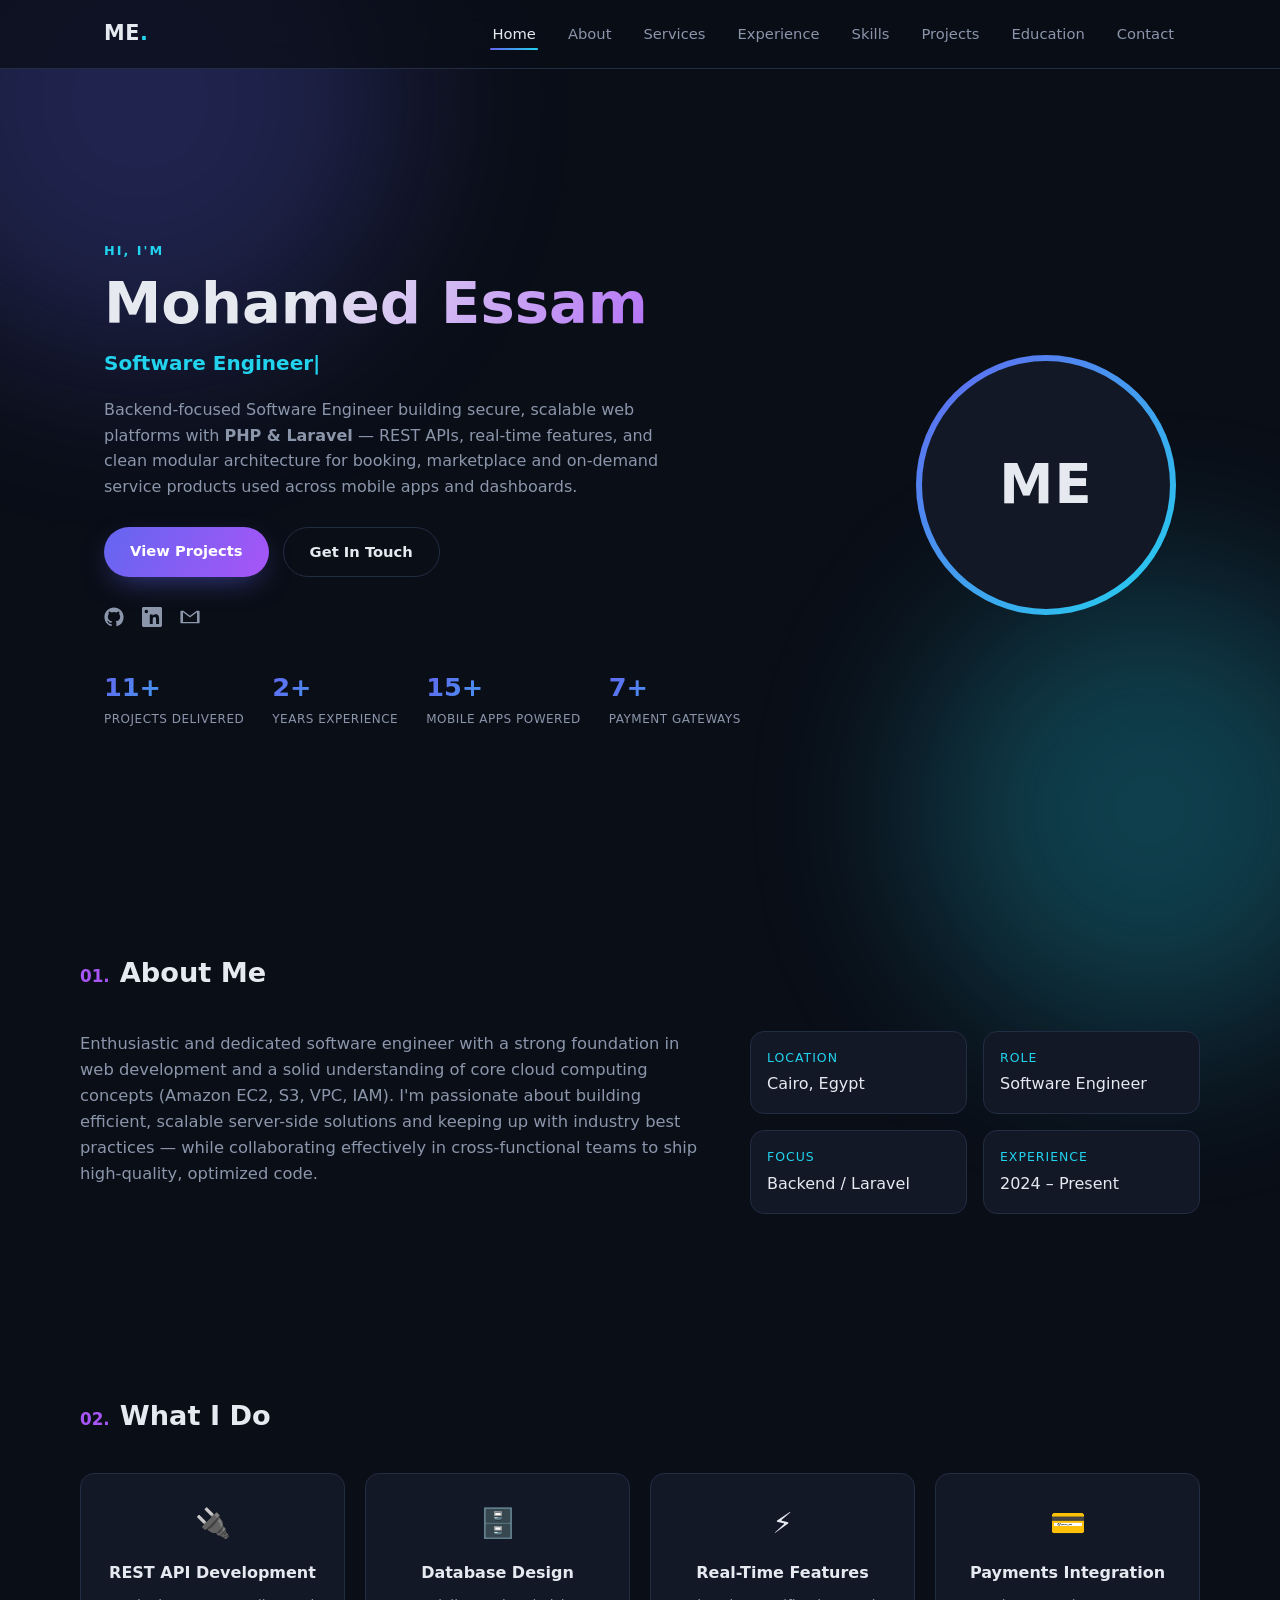
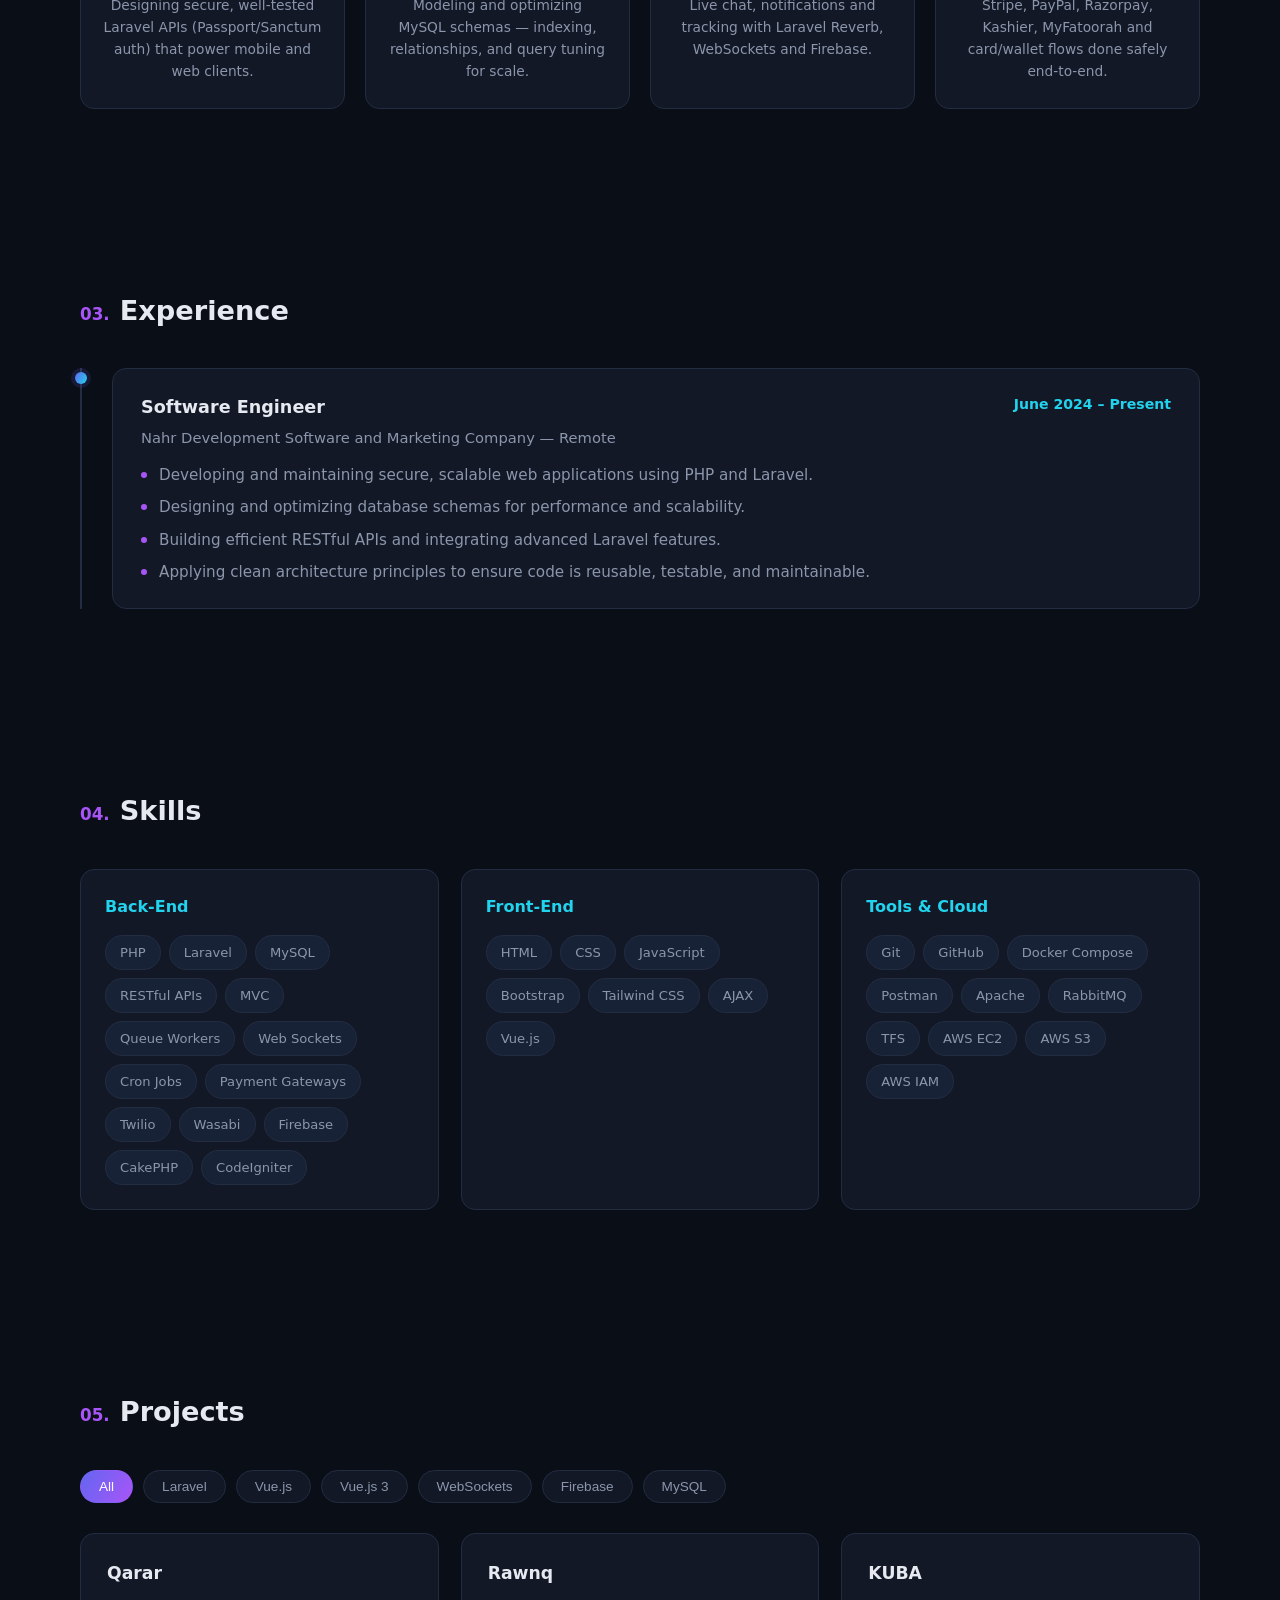
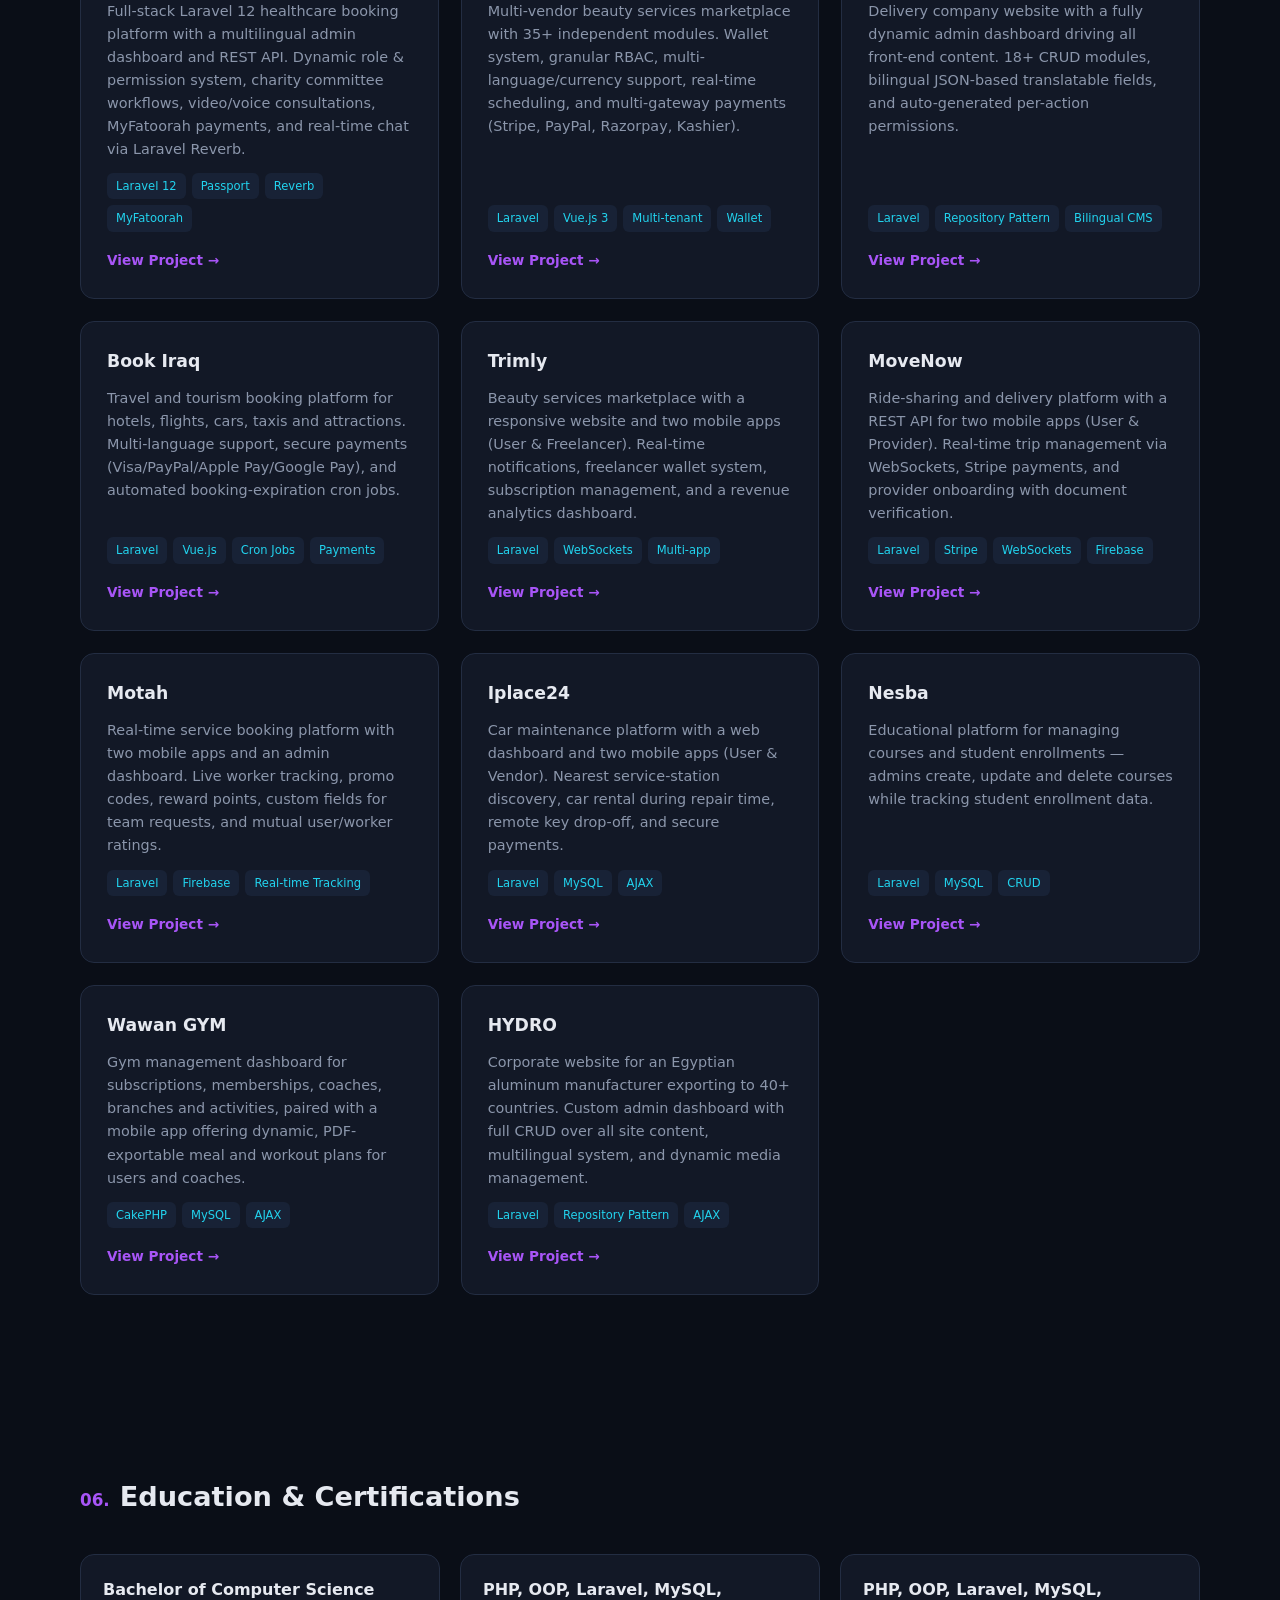
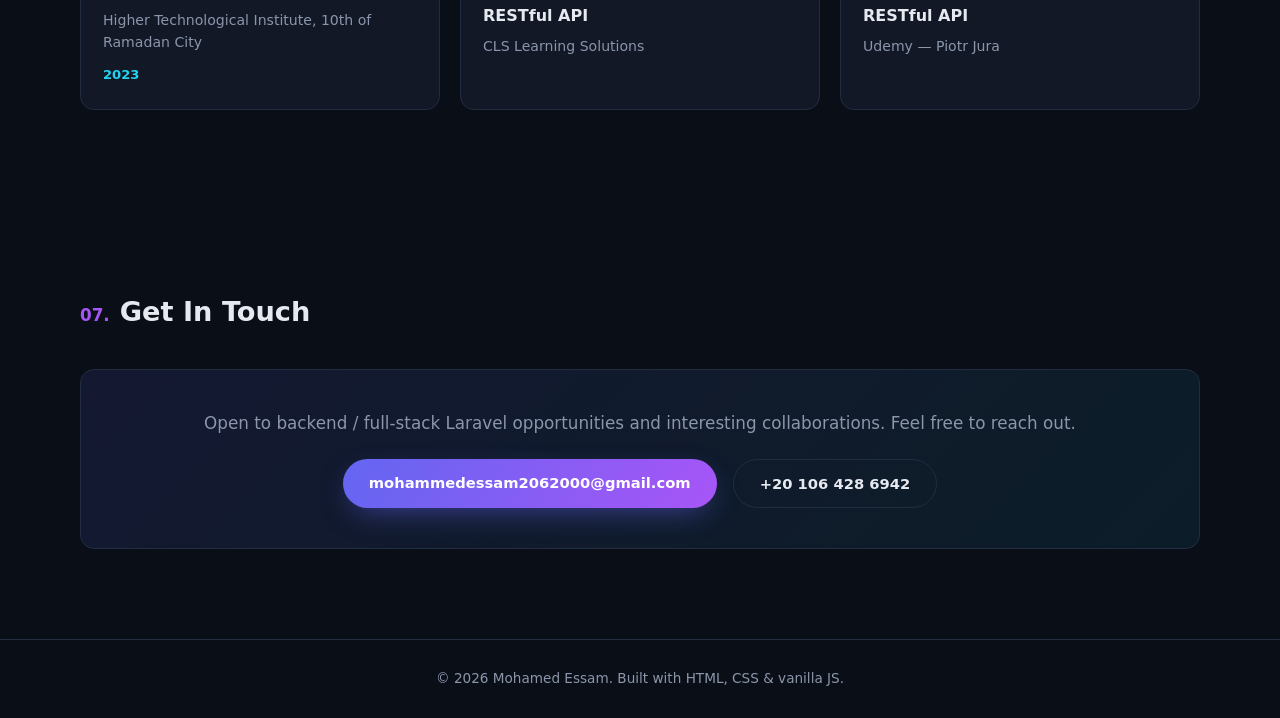
==== index.html @ 065766e9 "Initial portfolio site" ====
<!DOCTYPE html>
<html lang="en">
<head>
<meta charset="UTF-8">
<meta name="viewport" content="width=device-width, initial-scale=1.0">
<title>Mohamed Essam — Software Engineer</title>
<meta name="description" content="Mohamed Essam — Backend Software Engineer specializing in PHP, Laravel, MySQL and Vue.js.">
<link rel="stylesheet" href="css/style.css">
</head>
<body>

<div class="bg-glow bg-glow-1"></div>
<div class="bg-glow bg-glow-2"></div>

<header class="nav-wrap">
  <nav class="nav container">
    <a href="#home" class="logo">ME<span class="dot">.</span></a>
    <ul class="nav-links" id="navLinks">
      <li><a href="#home" class="active">Home</a></li>
      <li><a href="#about">About</a></li>
      <li><a href="#services">Services</a></li>
      <li><a href="#experience">Experience</a></li>
      <li><a href="#skills">Skills</a></li>
      <li><a href="#projects">Projects</a></li>
      <li><a href="#education">Education</a></li>
      <li><a href="#contact">Contact</a></li>
    </ul>
    <button class="nav-toggle" id="navToggle" aria-label="Toggle menu">
      <span></span><span></span><span></span>
    </button>
  </nav>
</header>

<main>

  <!-- HERO -->
  <section id="home" class="hero container">
    <div class="hero-text reveal">
      <p class="eyebrow">Hi, I'm</p>
      <h1>Mohamed Essam</h1>
      <p class="role"><span class="typed" id="typedRole"></span><span class="cursor">|</span></p>
      <p class="lead">
        Backend-focused Software Engineer building secure, scalable web platforms with
        <strong>PHP &amp; Laravel</strong> — REST APIs, real-time features, and clean modular architecture
        for booking, marketplace and on-demand service products used across mobile apps and dashboards.
      </p>
      <div class="hero-cta">
        <a href="#projects" class="btn btn-primary">View Projects</a>
        <a href="#contact" class="btn btn-outline">Get In Touch</a>
      </div>
      <div class="hero-socials">
        <a href="https://github.com/MohamedEssam206" target="_blank" rel="noopener" aria-label="GitHub">
          <svg viewBox="0 0 24 24" width="20" height="20"><path fill="currentColor" d="M12 .5C5.65.5.5 5.65.5 12c0 5.09 3.29 9.4 7.86 10.94.57.1.78-.25.78-.55 0-.27-.01-1.17-.02-2.12-3.2.7-3.88-1.35-3.88-1.35-.52-1.33-1.28-1.68-1.28-1.68-1.04-.71.08-.7.08-.7 1.15.08 1.76 1.18 1.76 1.18 1.03 1.76 2.7 1.25 3.36.95.1-.74.4-1.25.72-1.54-2.56-.29-5.25-1.28-5.25-5.7 0-1.26.45-2.29 1.18-3.1-.12-.29-.51-1.46.11-3.04 0 0 .97-.31 3.18 1.18a11 11 0 0 1 5.8 0c2.2-1.49 3.17-1.18 3.17-1.18.63 1.58.24 2.75.12 3.04.74.81 1.18 1.84 1.18 3.1 0 4.43-2.7 5.4-5.27 5.69.42.36.78 1.06.78 2.15 0 1.55-.01 2.8-.01 3.19 0 .3.21.66.79.55A11.5 11.5 0 0 0 23.5 12C23.5 5.65 18.35.5 12 .5Z"/></svg>
        </a>
        <a href="https://www.linkedin.com/in/mohammed-essam-473993244/" target="_blank" rel="noopener" aria-label="LinkedIn">
          <svg viewBox="0 0 24 24" width="20" height="20"><path fill="currentColor" d="M20.45 20.45h-3.55v-5.57c0-1.33-.02-3.03-1.85-3.03-1.85 0-2.14 1.44-2.14 2.94v5.66H9.36V9h3.41v1.56h.05c.48-.9 1.64-1.85 3.38-1.85 3.61 0 4.28 2.38 4.28 5.47v6.27ZM5.34 7.43a2.07 2.07 0 1 1 0-4.13 2.07 2.07 0 0 1 0 4.13ZM3.56 20.45h3.56V9H3.56v11.45ZM22.22 0H1.78C.8 0 0 .78 0 1.75v20.5C0 23.22.8 24 1.78 24h20.44c.98 0 1.78-.78 1.78-1.75V1.75C24 .78 23.2 0 22.22 0Z"/></svg>
        </a>
        <a href="mailto:mohammedessam2062000@gmail.com" aria-label="Email">
          <svg viewBox="0 0 24 24" width="20" height="20"><path fill="currentColor" d="M1.5 4.5h21a1 1 0 0 1 1 1v13a1 1 0 0 1-1 1h-21a1 1 0 0 1-1-1v-13a1 1 0 0 1 1-1Zm10.5 8.14L3.6 6.2v11.8h16.8V6.2l-8.4 6.44Zm0-2.02 8.02-6.12H3.98L12 10.62Z"/></svg>
        </a>
      </div>

      <div class="stats-row">
        <div class="stat"><span class="stat-num">11+</span><span class="stat-label">Projects Delivered</span></div>
        <div class="stat"><span class="stat-num">2+</span><span class="stat-label">Years Experience</span></div>
        <div class="stat"><span class="stat-num">15+</span><span class="stat-label">Mobile Apps Powered</span></div>
        <div class="stat"><span class="stat-num">7+</span><span class="stat-label">Payment Gateways</span></div>
      </div>
    </div>

    <div class="hero-avatar reveal">
      <div class="avatar-ring">
        <div class="avatar-placeholder" id="avatarPlaceholder">
          <span>ME</span>
        </div>
        <!-- To use a real photo, replace #avatarPlaceholder contents with:
             <img src="assets/photo.jpg" alt="Mohamed Essam"> -->
      </div>
    </div>
  </section>

  <!-- ABOUT -->
  <section id="about" class="section container">
    <h2 class="section-title reveal"><span class="num">01.</span> About Me</h2>
    <div class="about-grid reveal">
      <p class="about-text">
        Enthusiastic and dedicated software engineer with a strong foundation in web development and a solid
        understanding of core cloud computing concepts (Amazon EC2, S3, VPC, IAM). I'm passionate about building
        efficient, scalable server-side solutions and keeping up with industry best practices — while collaborating
        effectively in cross-functional teams to ship high-quality, optimized code.
      </p>
      <div class="about-facts">
        <div class="fact"><span class="fact-label">Location</span><span>Cairo, Egypt</span></div>
        <div class="fact"><span class="fact-label">Role</span><span>Software Engineer</span></div>
        <div class="fact"><span class="fact-label">Focus</span><span>Backend / Laravel</span></div>
        <div class="fact"><span class="fact-label">Experience</span><span>2024 – Present</span></div>
      </div>
    </div>
  </section>

  <!-- SERVICES -->
  <section id="services" class="section container">
    <h2 class="section-title reveal"><span class="num">02.</span> What I Do</h2>
    <div class="services-grid reveal">
      <div class="service-card">
        <div class="service-icon">🔌</div>
        <h3>REST API Development</h3>
        <p>Designing secure, well-tested Laravel APIs (Passport/Sanctum auth) that power mobile and web clients.</p>
      </div>
      <div class="service-card">
        <div class="service-icon">🗄️</div>
        <h3>Database Design</h3>
        <p>Modeling and optimizing MySQL schemas — indexing, relationships, and query tuning for scale.</p>
      </div>
      <div class="service-card">
        <div class="service-icon">⚡</div>
        <h3>Real-Time Features</h3>
        <p>Live chat, notifications and tracking with Laravel Reverb, WebSockets and Firebase.</p>
      </div>
      <div class="service-card">
        <div class="service-icon">💳</div>
        <h3>Payments Integration</h3>
        <p>Stripe, PayPal, Razorpay, Kashier, MyFatoorah and card/wallet flows done safely end-to-end.</p>
      </div>
    </div>
  </section>

  <!-- EXPERIENCE -->
  <section id="experience" class="section container">
    <h2 class="section-title reveal"><span class="num">03.</span> Experience</h2>
    <div class="timeline reveal">
      <div class="timeline-item">
        <div class="timeline-dot"></div>
        <div class="timeline-content">
          <div class="timeline-head">
            <h3>Software Engineer</h3>
            <span class="timeline-date">June 2024 – Present</span>
          </div>
          <p class="timeline-company">Nahr Development Software and Marketing Company — Remote</p>
          <ul>
            <li>Developing and maintaining secure, scalable web applications using PHP and Laravel.</li>
            <li>Designing and optimizing database schemas for performance and scalability.</li>
            <li>Building efficient RESTful APIs and integrating advanced Laravel features.</li>
            <li>Applying clean architecture principles to ensure code is reusable, testable, and maintainable.</li>
          </ul>
        </div>
      </div>
    </div>
  </section>

  <!-- SKILLS -->
  <section id="skills" class="section container">
    <h2 class="section-title reveal"><span class="num">04.</span> Skills</h2>
    <div class="skills-grid reveal">
      <div class="skill-card">
        <h3>Back-End</h3>
        <div class="tags">
          <span>PHP</span><span>Laravel</span><span>MySQL</span><span>RESTful APIs</span><span>MVC</span>
          <span>Queue Workers</span><span>Web Sockets</span><span>Cron Jobs</span><span>Payment Gateways</span>
          <span>Twilio</span><span>Wasabi</span><span>Firebase</span><span>CakePHP</span><span>CodeIgniter</span>
        </div>
      </div>
      <div class="skill-card">
        <h3>Front-End</h3>
        <div class="tags">
          <span>HTML</span><span>CSS</span><span>JavaScript</span><span>Bootstrap</span>
          <span>Tailwind CSS</span><span>AJAX</span><span>Vue.js</span>
        </div>
      </div>
      <div class="skill-card">
        <h3>Tools &amp; Cloud</h3>
        <div class="tags">
          <span>Git</span><span>GitHub</span><span>Docker Compose</span><span>Postman</span>
          <span>Apache</span><span>RabbitMQ</span><span>TFS</span><span>AWS EC2</span><span>AWS S3</span><span>AWS IAM</span>
        </div>
      </div>
    </div>
  </section>

  <!-- PROJECTS -->
  <section id="projects" class="section container">
    <h2 class="section-title reveal"><span class="num">05.</span> Projects</h2>

    <div class="project-filters reveal" id="projectFilters">
      <button class="filter-btn active" data-filter="all">All</button>
    </div>

    <div class="projects-grid reveal" id="projectsGrid"></div>
  </section>

  <!-- EDUCATION -->
  <section id="education" class="section container">
    <h2 class="section-title reveal"><span class="num">06.</span> Education &amp; Certifications</h2>
    <div class="edu-grid reveal">
      <div class="edu-card">
        <h3>Bachelor of Computer Science</h3>
        <p class="edu-sub">Higher Technological Institute, 10th of Ramadan City</p>
        <span class="edu-date">2023</span>
      </div>
      <div class="edu-card">
        <h3>PHP, OOP, Laravel, MySQL, RESTful API</h3>
        <p class="edu-sub">CLS Learning Solutions</p>
      </div>
      <div class="edu-card">
        <h3>PHP, OOP, Laravel, MySQL, RESTful API</h3>
        <p class="edu-sub">Udemy — Piotr Jura</p>
      </div>
    </div>
  </section>

  <!-- CONTACT -->
  <section id="contact" class="section container">
    <h2 class="section-title reveal"><span class="num">07.</span> Get In Touch</h2>
    <div class="contact-box reveal">
      <p>Open to backend / full-stack Laravel opportunities and interesting collaborations. Feel free to reach out.</p>
      <div class="contact-links">
        <a class="btn btn-primary" href="mailto:mohammedessam2062000@gmail.com">mohammedessam2062000@gmail.com</a>
        <a class="btn btn-outline" href="tel:+201064286942">+20 106 428 6942</a>
      </div>
    </div>
  </section>

</main>

<footer class="footer">
  <div class="container">
    <p>&copy; <span id="year"></span> Mohamed Essam. Built with HTML, CSS &amp; vanilla JS.</p>
  </div>
</footer>

<button id="backToTop" class="back-to-top" aria-label="Back to top">↑</button>

<script src="js/script.js"></script>
</body>
</html>
---- css/style.css ----
:root {
  --bg: #0a0e17;
  --surface: #121826;
  --surface-2: #182236;
  --border: #232d42;
  --text: #e6e9f0;
  --text-muted: #8b96ab;
  --primary: #6366f1;
  --primary-2: #a855f7;
  --accent: #22d3ee;
  --radius: 14px;
  --shadow: 0 20px 40px -20px rgba(0,0,0,0.6);
  --max-width: 1120px;
}

* { margin: 0; padding: 0; box-sizing: border-box; }

html { scroll-behavior: smooth; }

body {
  background: var(--bg);
  color: var(--text);
  font-family: 'Segoe UI', system-ui, -apple-system, Roboto, Arial, sans-serif;
  line-height: 1.6;
  overflow-x: hidden;
}

.container {
  max-width: var(--max-width);
  margin: 0 auto;
  padding: 0 24px;
}

a { color: inherit; text-decoration: none; }
ul { list-style: none; }

/* Background glow accents */
.bg-glow {
  position: fixed;
  border-radius: 50%;
  filter: blur(90px);
  opacity: 0.25;
  z-index: -1;
  pointer-events: none;
}
.bg-glow-1 {
  width: 520px; height: 520px;
  background: var(--primary);
  top: -160px; left: -120px;
}
.bg-glow-2 {
  width: 460px; height: 460px;
  background: var(--accent);
  bottom: -140px; right: -100px;
}

/* NAV */
.nav-wrap {
  position: sticky;
  top: 0;
  z-index: 100;
  backdrop-filter: blur(12px);
  background: rgba(10, 14, 23, 0.75);
  border-bottom: 1px solid var(--border);
}
.nav {
  display: flex;
  align-items: center;
  justify-content: space-between;
  height: 68px;
}
.logo {
  font-weight: 800;
  font-size: 1.3rem;
  letter-spacing: 0.5px;
}
.logo .dot { color: var(--accent); }
.nav-links {
  display: flex;
  gap: 28px;
}
.nav-links a {
  font-size: 0.92rem;
  color: var(--text-muted);
  position: relative;
  padding: 6px 2px;
  transition: color .2s ease;
}
.nav-links a:hover,
.nav-links a.active { color: var(--text); }
.nav-links a.active::after {
  content: "";
  position: absolute;
  left: 0; right: 0; bottom: -2px;
  height: 2px;
  background: linear-gradient(90deg, var(--primary), var(--accent));
  border-radius: 2px;
}
.nav-toggle {
  display: none;
  flex-direction: column;
  gap: 5px;
  background: none;
  border: none;
  cursor: pointer;
  padding: 8px;
}
.nav-toggle span {
  width: 22px; height: 2px;
  background: var(--text);
  border-radius: 2px;
}

/* HERO */
.hero {
  min-height: 88vh;
  display: flex;
  align-items: center;
  justify-content: space-between;
  gap: 40px;
  flex-wrap: wrap;
  padding-top: 40px;
}
.hero-text { max-width: 640px; }
.eyebrow {
  color: var(--accent);
  font-weight: 600;
  letter-spacing: 2px;
  text-transform: uppercase;
  font-size: 0.8rem;
  margin-bottom: 10px;
}
.hero h1 {
  font-size: clamp(2.4rem, 5vw, 3.6rem);
  font-weight: 800;
  background: linear-gradient(120deg, var(--text) 30%, var(--primary-2));
  -webkit-background-clip: text;
  background-clip: text;
  color: transparent;
  line-height: 1.1;
}
.role {
  font-size: 1.25rem;
  color: var(--text-muted);
  margin: 12px 0 18px;
  min-height: 1.6em;
  font-weight: 600;
}
.role .typed { color: var(--accent); }
.cursor { animation: blink 1s step-end infinite; color: var(--accent); }
@keyframes blink { 50% { opacity: 0; } }

.lead { color: var(--text-muted); max-width: 560px; margin-bottom: 28px; }
.hero-cta { display: flex; gap: 14px; flex-wrap: wrap; margin-bottom: 30px; }

.btn {
  display: inline-block;
  padding: 12px 26px;
  border-radius: 999px;
  font-weight: 600;
  font-size: 0.92rem;
  transition: transform .2s ease, box-shadow .2s ease, background .2s ease;
}
.btn-primary {
  background: linear-gradient(120deg, var(--primary), var(--primary-2));
  color: #fff;
  box-shadow: 0 10px 30px -10px rgba(99, 102, 241, 0.6);
}
.btn-primary:hover { transform: translateY(-2px); box-shadow: 0 14px 34px -8px rgba(99, 102, 241, 0.75); }
.btn-outline {
  border: 1px solid var(--border);
  color: var(--text);
}
.btn-outline:hover { border-color: var(--accent); color: var(--accent); transform: translateY(-2px); }

.hero-socials { display: flex; gap: 18px; color: var(--text-muted); margin-bottom: 32px; }
.hero-socials a { transition: color .2s ease, transform .2s ease; }
.hero-socials a:hover { color: var(--accent); transform: translateY(-2px); }

.stats-row {
  display: grid;
  grid-template-columns: repeat(4, auto);
  gap: 28px;
}
.stat { display: flex; flex-direction: column; gap: 2px; }
.stat-num {
  font-size: 1.6rem;
  font-weight: 800;
  background: linear-gradient(120deg, var(--primary), var(--accent));
  -webkit-background-clip: text;
  background-clip: text;
  color: transparent;
}
.stat-label { font-size: 0.75rem; color: var(--text-muted); text-transform: uppercase; letter-spacing: 0.5px; }

.hero-avatar { flex-shrink: 0; }
.avatar-ring {
  width: 260px; height: 260px;
  border-radius: 50%;
  background: linear-gradient(135deg, var(--primary), var(--accent));
  display: flex;
  align-items: center;
  justify-content: center;
  padding: 6px;
  animation: spin 8s linear infinite;
  position: relative;
}
@keyframes spin { from { filter: hue-rotate(0deg); } to { filter: hue-rotate(360deg); } }
.avatar-placeholder {
  width: 100%; height: 100%;
  border-radius: 50%;
  background: var(--surface);
  display: flex;
  align-items: center;
  justify-content: center;
  overflow: hidden;
}
.avatar-placeholder img { width: 100%; height: 100%; object-fit: cover; border-radius: 50%; }
.avatar-placeholder span {
  font-size: 3.4rem;
  font-weight: 800;
  color: var(--text);
  letter-spacing: 1px;
}

/* SECTIONS */
.section { padding: 90px 0; }
.section-title {
  font-size: 1.7rem;
  font-weight: 700;
  margin-bottom: 36px;
  display: flex;
  align-items: baseline;
  gap: 10px;
}
.section-title .num {
  color: var(--primary-2);
  font-size: 1.05rem;
  font-weight: 700;
}

/* ABOUT */
.about-grid {
  display: grid;
  grid-template-columns: 1.4fr 1fr;
  gap: 40px;
  align-items: start;
}
.about-text { color: var(--text-muted); font-size: 1.02rem; }
.about-facts {
  display: grid;
  grid-template-columns: 1fr 1fr;
  gap: 16px;
}
.fact {
  background: var(--surface);
  border: 1px solid var(--border);
  border-radius: var(--radius);
  padding: 16px;
  display: flex;
  flex-direction: column;
  gap: 4px;
}
.fact-label { color: var(--accent); font-size: 0.78rem; text-transform: uppercase; letter-spacing: 1px; }

/* SERVICES */
.services-grid {
  display: grid;
  grid-template-columns: repeat(4, 1fr);
  gap: 20px;
}
.service-card {
  background: var(--surface);
  border: 1px solid var(--border);
  border-radius: var(--radius);
  padding: 26px 22px;
  text-align: center;
  transition: transform .25s ease, border-color .25s ease;
}
.service-card:hover { transform: translateY(-4px); border-color: var(--primary); }
.service-icon { font-size: 1.8rem; margin-bottom: 14px; }
.service-card h3 { font-size: 1rem; margin-bottom: 8px; }
.service-card p { color: var(--text-muted); font-size: 0.86rem; }

/* TIMELINE */
.timeline { border-left: 2px solid var(--border); padding-left: 30px; }
.timeline-item { position: relative; }
.timeline-dot {
  position: absolute;
  left: -37px; top: 4px;
  width: 12px; height: 12px;
  border-radius: 50%;
  background: linear-gradient(120deg, var(--primary), var(--accent));
  box-shadow: 0 0 0 4px rgba(99,102,241,0.15);
}
.timeline-content {
  background: var(--surface);
  border: 1px solid var(--border);
  border-radius: var(--radius);
  padding: 24px 28px;
}
.timeline-head { display: flex; justify-content: space-between; flex-wrap: wrap; gap: 8px; margin-bottom: 4px; }
.timeline-head h3 { font-size: 1.1rem; }
.timeline-date { color: var(--accent); font-size: 0.88rem; font-weight: 600; }
.timeline-company { color: var(--text-muted); font-size: 0.92rem; margin-bottom: 14px; }
.timeline-content ul { display: flex; flex-direction: column; gap: 8px; }
.timeline-content li { color: var(--text-muted); position: relative; padding-left: 18px; font-size: 0.95rem; }
.timeline-content li::before {
  content: "";
  position: absolute; left: 0; top: 9px;
  width: 6px; height: 6px;
  border-radius: 50%;
  background: var(--primary-2);
}

/* SKILLS */
.skills-grid {
  display: grid;
  grid-template-columns: repeat(3, 1fr);
  gap: 22px;
}
.skill-card {
  background: var(--surface);
  border: 1px solid var(--border);
  border-radius: var(--radius);
  padding: 24px;
}
.skill-card h3 { margin-bottom: 16px; color: var(--accent); font-size: 1rem; }
.tags { display: flex; flex-wrap: wrap; gap: 8px; }
.tags span {
  background: var(--surface-2);
  border: 1px solid var(--border);
  border-radius: 999px;
  padding: 6px 14px;
  font-size: 0.82rem;
  color: var(--text-muted);
  transition: color .2s ease, border-color .2s ease;
}
.tags span:hover { color: var(--text); border-color: var(--primary); }

/* PROJECTS */
.project-filters {
  display: flex;
  flex-wrap: wrap;
  gap: 10px;
  margin-bottom: 30px;
}
.filter-btn {
  background: var(--surface);
  border: 1px solid var(--border);
  color: var(--text-muted);
  border-radius: 999px;
  padding: 8px 18px;
  font-size: 0.85rem;
  cursor: pointer;
  transition: all .2s ease;
}
.filter-btn:hover { color: var(--text); border-color: var(--primary); }
.filter-btn.active {
  background: linear-gradient(120deg, var(--primary), var(--primary-2));
  color: #fff;
  border-color: transparent;
}

.projects-grid {
  display: grid;
  grid-template-columns: repeat(auto-fill, minmax(320px, 1fr));
  gap: 22px;
}
.project-card {
  background: var(--surface);
  border: 1px solid var(--border);
  border-radius: var(--radius);
  padding: 26px;
  display: flex;
  flex-direction: column;
  gap: 12px;
  transition: transform .25s ease, border-color .25s ease, box-shadow .25s ease;
}
.project-card:hover {
  transform: translateY(-4px);
  border-color: var(--primary);
  box-shadow: var(--shadow);
}
.project-card h3 { font-size: 1.08rem; }
.project-card p { color: var(--text-muted); font-size: 0.9rem; flex-grow: 1; }
.project-tags { display: flex; flex-wrap: wrap; gap: 6px; }
.project-tags span {
  background: var(--surface-2);
  border-radius: 6px;
  padding: 4px 9px;
  font-size: 0.72rem;
  color: var(--accent);
}
.project-link {
  margin-top: 6px;
  font-size: 0.85rem;
  font-weight: 600;
  color: var(--primary-2);
  display: inline-flex;
  align-items: center;
  gap: 6px;
}
.project-link:hover { color: var(--accent); }

/* EDUCATION */
.edu-grid {
  display: grid;
  grid-template-columns: repeat(auto-fit, minmax(260px, 1fr));
  gap: 20px;
}
.edu-card {
  background: var(--surface);
  border: 1px solid var(--border);
  border-radius: var(--radius);
  padding: 22px;
}
.edu-card h3 { font-size: 1rem; margin-bottom: 6px; }
.edu-sub { color: var(--text-muted); font-size: 0.88rem; }
.edu-date { display: inline-block; margin-top: 10px; color: var(--accent); font-size: 0.82rem; font-weight: 600; }

/* CONTACT */
.contact-box {
  background: linear-gradient(135deg, rgba(99,102,241,0.12), rgba(34,211,238,0.08));
  border: 1px solid var(--border);
  border-radius: var(--radius);
  padding: 40px;
  text-align: center;
}
.contact-box p { color: var(--text-muted); margin-bottom: 22px; font-size: 1.05rem; }
.contact-links { display: flex; justify-content: center; gap: 16px; flex-wrap: wrap; }

/* FOOTER */
.footer {
  border-top: 1px solid var(--border);
  padding: 28px 0;
  text-align: center;
  color: var(--text-muted);
  font-size: 0.85rem;
}

/* BACK TO TOP */
.back-to-top {
  position: fixed;
  bottom: 24px; right: 24px;
  width: 46px; height: 46px;
  border-radius: 50%;
  border: 1px solid var(--border);
  background: var(--surface);
  color: var(--text);
  font-size: 1.1rem;
  cursor: pointer;
  opacity: 0;
  pointer-events: none;
  transition: opacity .25s ease, transform .25s ease, border-color .25s ease;
  z-index: 90;
}
.back-to-top.visible { opacity: 1; pointer-events: auto; }
.back-to-top:hover { border-color: var(--accent); color: var(--accent); transform: translateY(-3px); }

/* REVEAL ANIMATION */
.reveal {
  opacity: 0;
  transform: translateY(24px);
  transition: opacity .6s ease, transform .6s ease;
}
.reveal.in-view {
  opacity: 1;
  transform: translateY(0);
}

/* RESPONSIVE */
@media (max-width: 900px) {
  .about-grid { grid-template-columns: 1fr; }
  .skills-grid { grid-template-columns: 1fr 1fr; }
  .services-grid { grid-template-columns: 1fr 1fr; }
}
@media (max-width: 720px) {
  .stats-row { grid-template-columns: 1fr 1fr; }
  .services-grid { grid-template-columns: 1fr; }
  .nav-links {
    position: absolute;
    top: 68px; left: 0; right: 0;
    background: var(--bg);
    border-bottom: 1px solid var(--border);
    flex-direction: column;
    padding: 16px 24px;
    gap: 16px;
    transform: translateY(-8px);
    opacity: 0;
    pointer-events: none;
    transition: opacity .2s ease, transform .2s ease;
  }
  .nav-links.open {
    transform: translateY(0);
    opacity: 1;
    pointer-events: auto;
  }
  .nav-toggle { display: flex; }
  .hero { flex-direction: column-reverse; text-align: center; }
  .hero-text { max-width: 100%; }
  .hero-cta, .hero-socials { justify-content: center; }
  .avatar-ring { width: 200px; height: 200px; }
  .skills-grid { grid-template-columns: 1fr; }
}
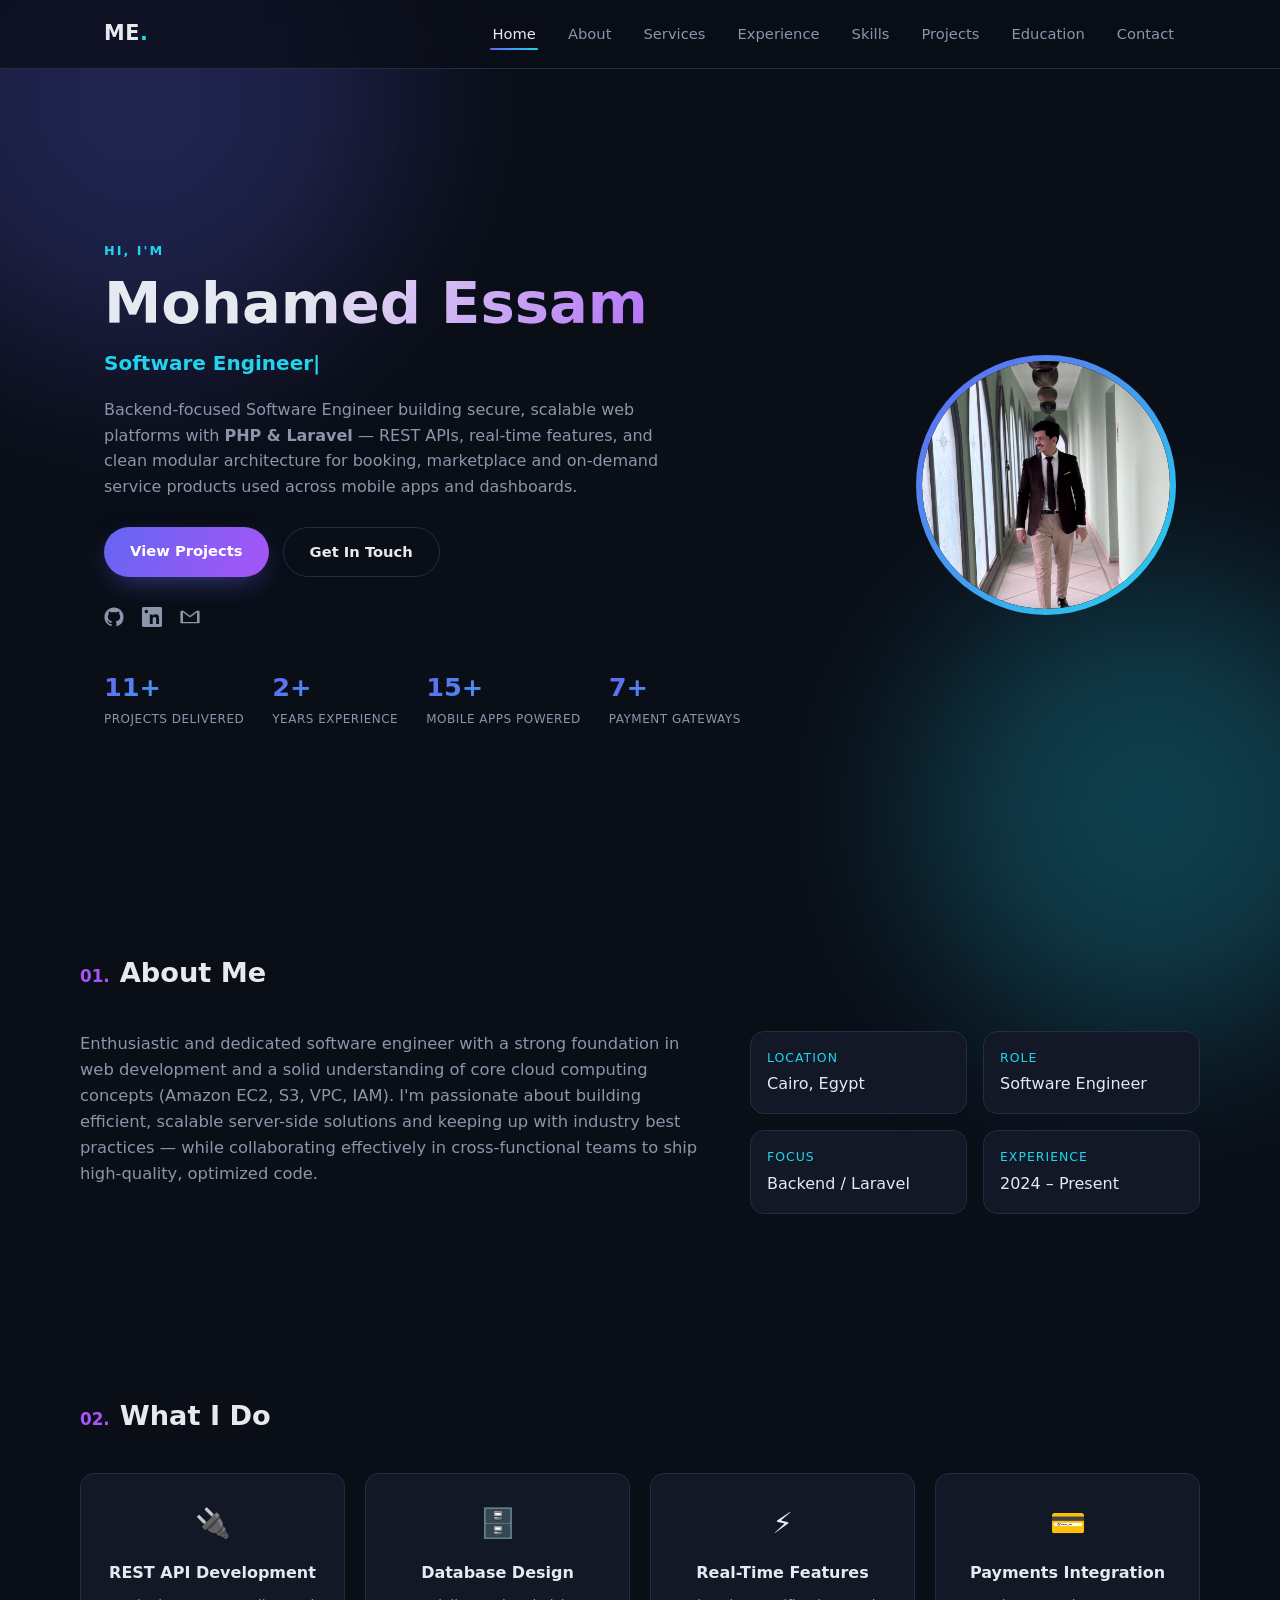
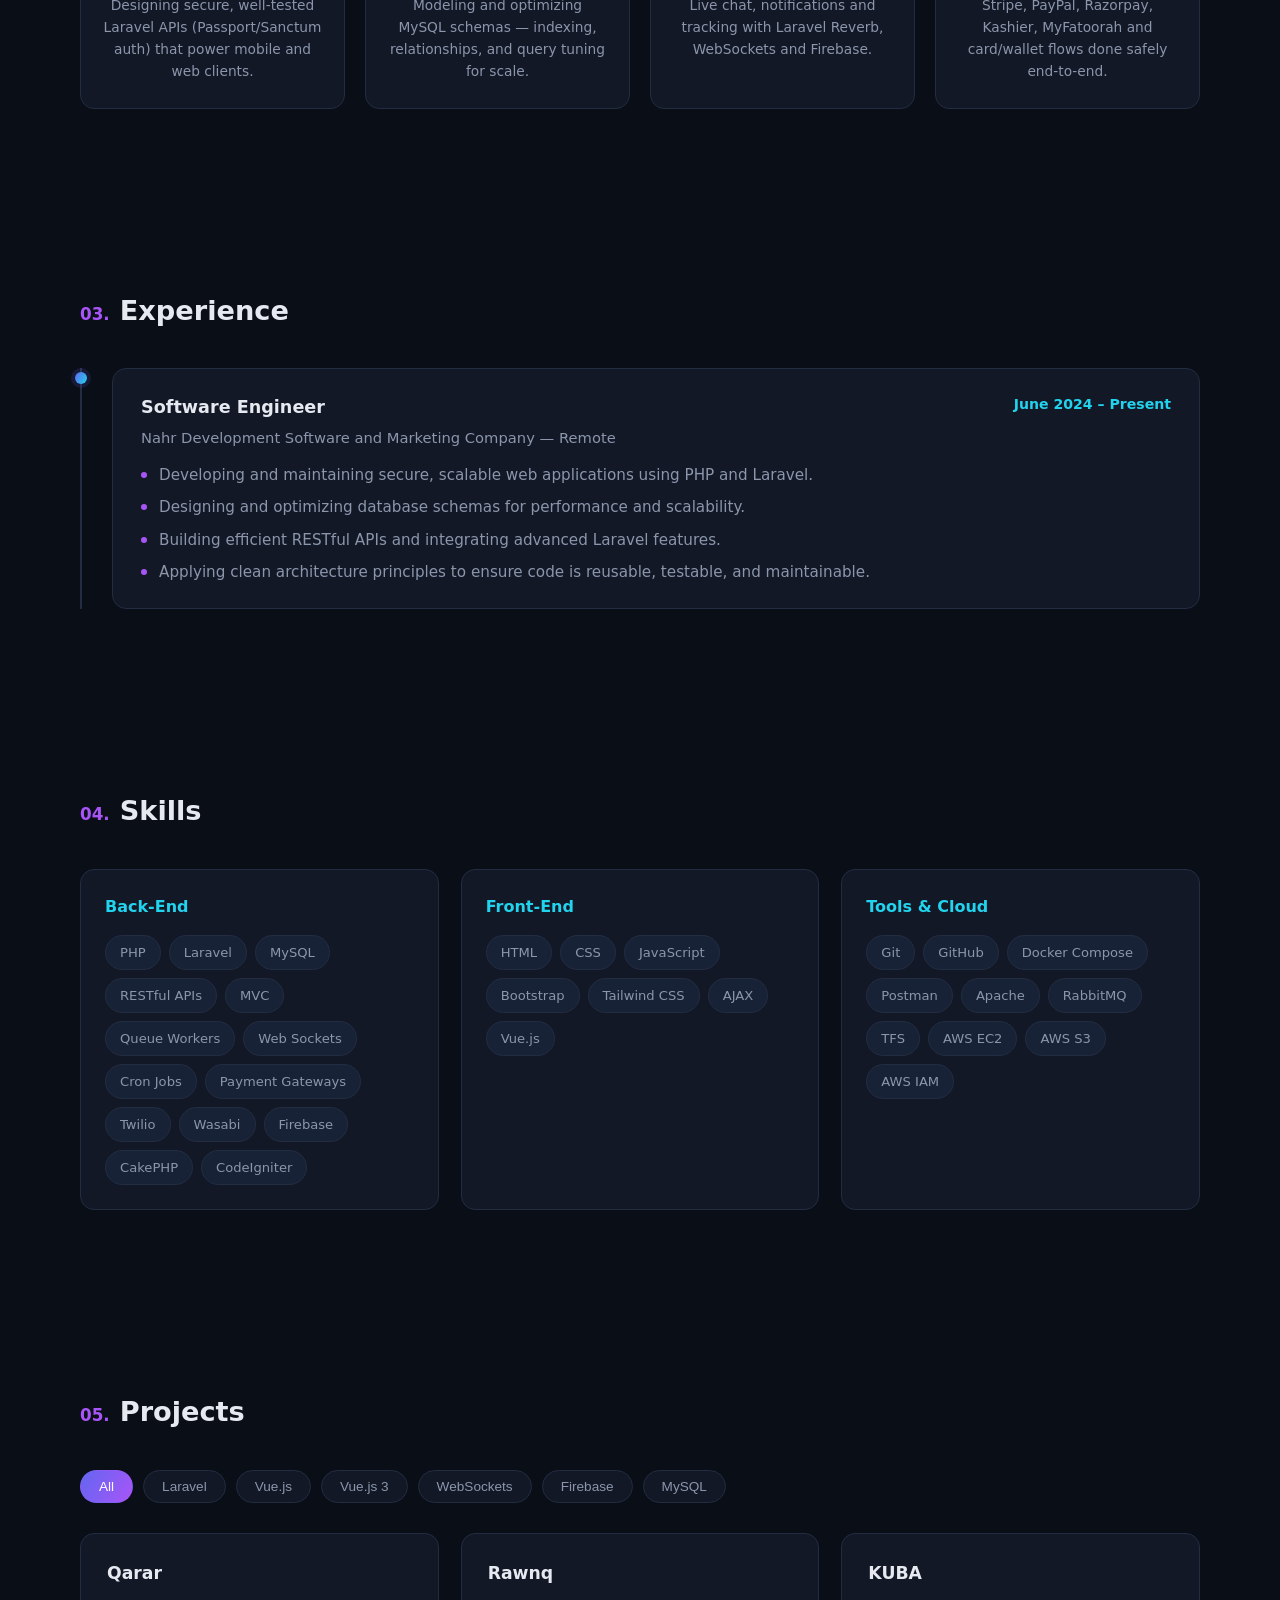
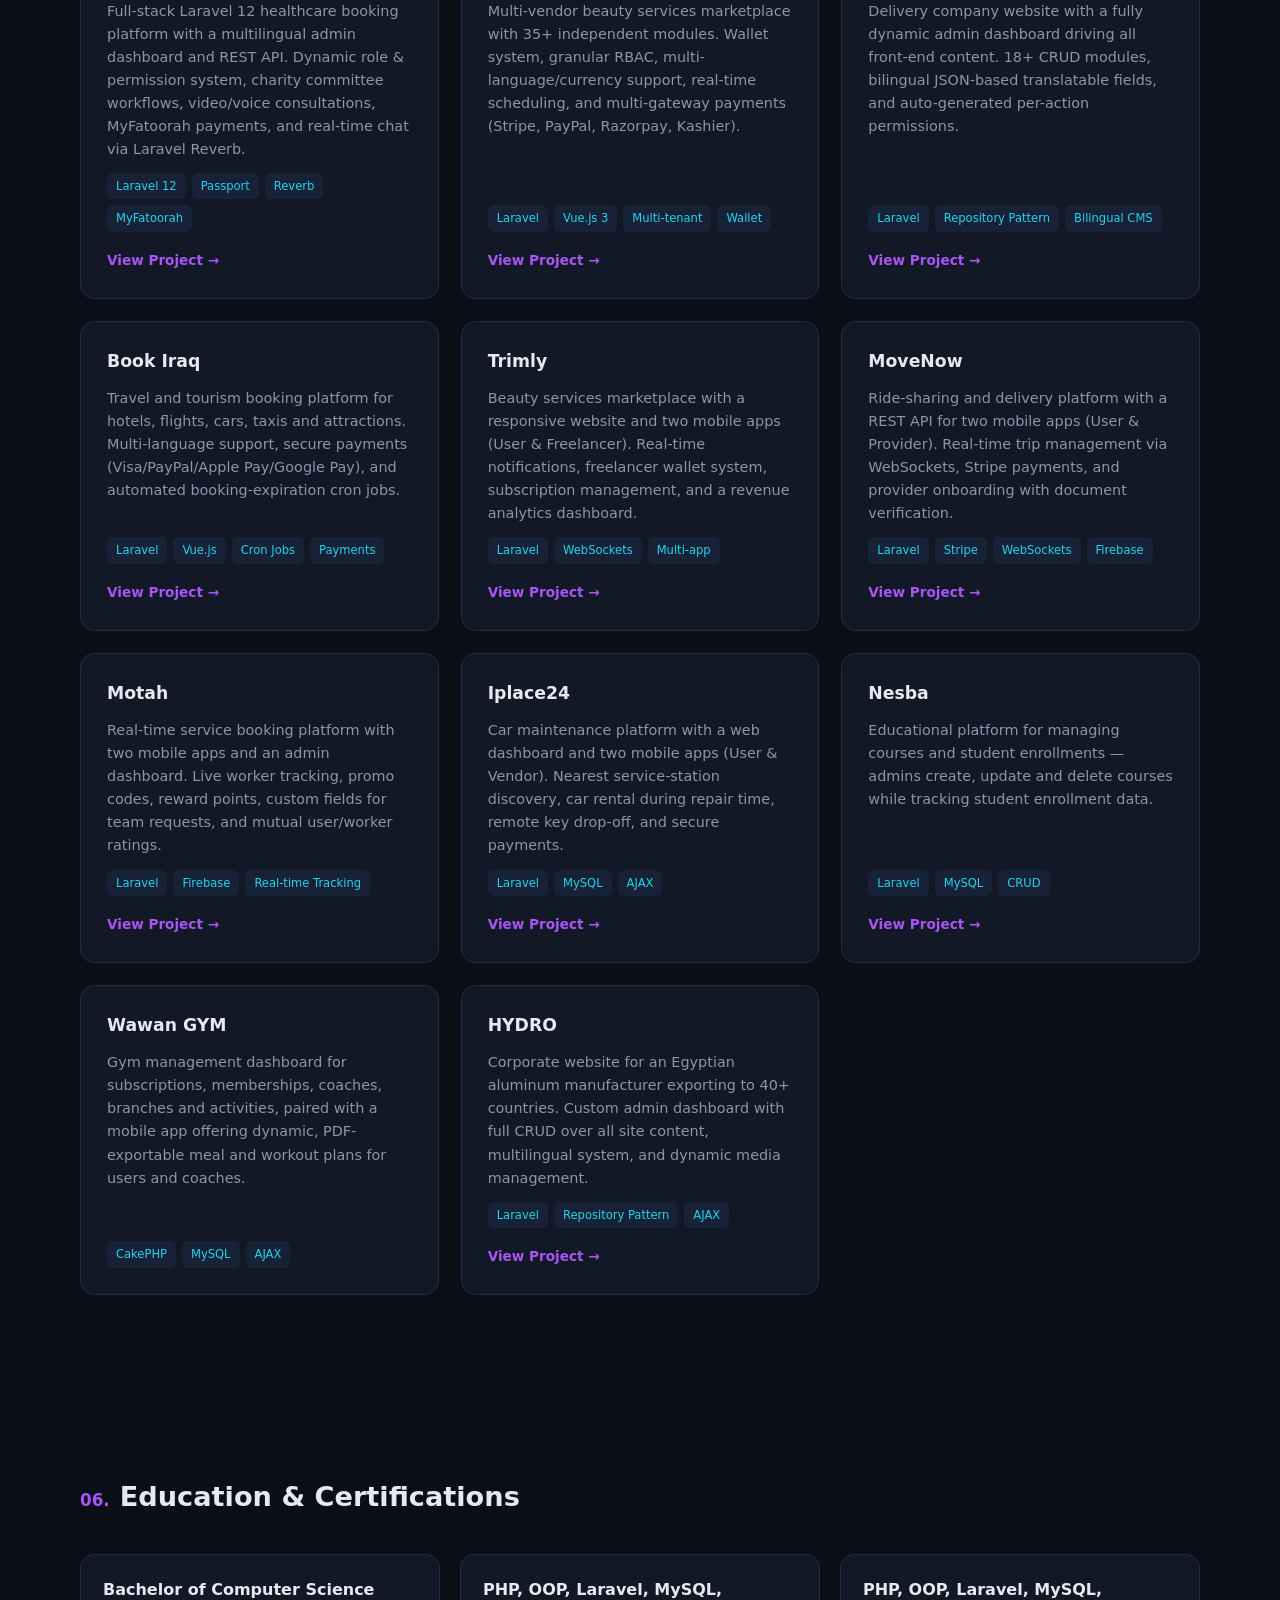
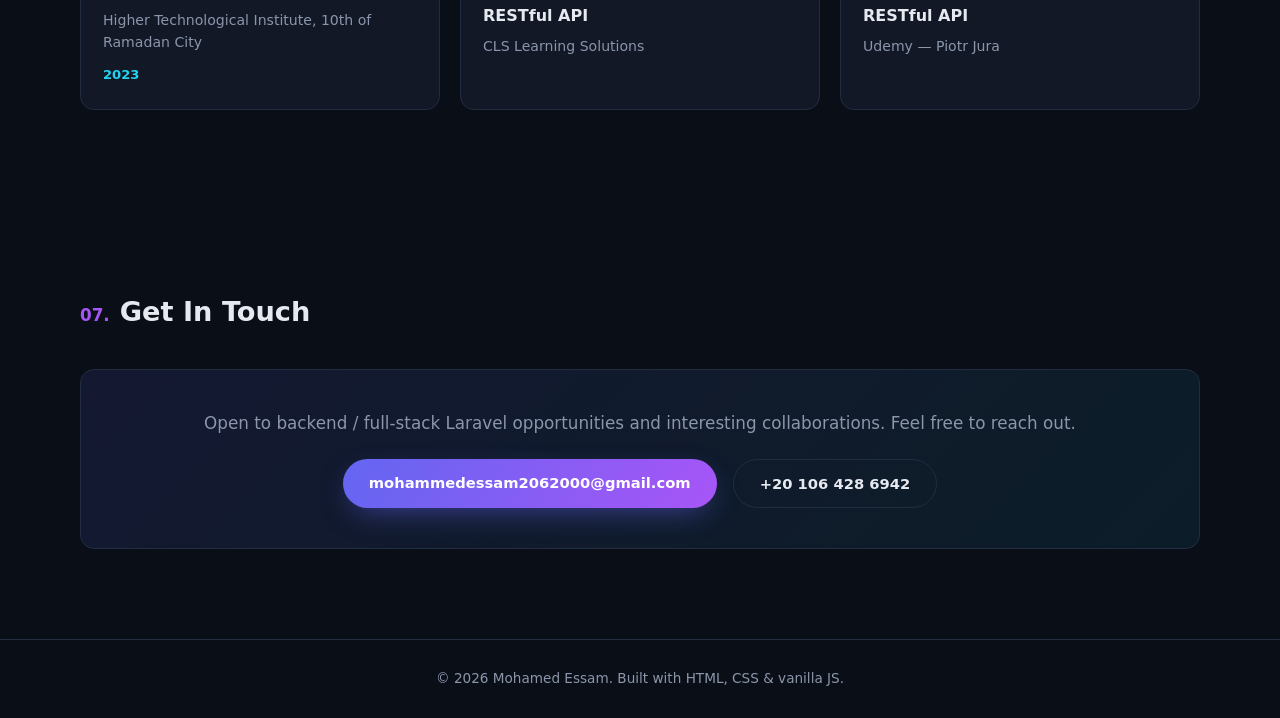
==== commit 23d0c528: "Add profile photo and real project links" ====
--- a/index.html
+++ b/index.html
@@ -71,10 +71,8 @@
     <div class="hero-avatar reveal">
       <div class="avatar-ring">
         <div class="avatar-placeholder" id="avatarPlaceholder">
-          <span>ME</span>
-        </div>
-        <!-- To use a real photo, replace #avatarPlaceholder contents with:
-             <img src="assets/photo.jpg" alt="Mohamed Essam"> -->
+          <img src="assets/photo.jpg" alt="Mohamed Essam">
+        </div>
       </div>
     </div>
   </section>
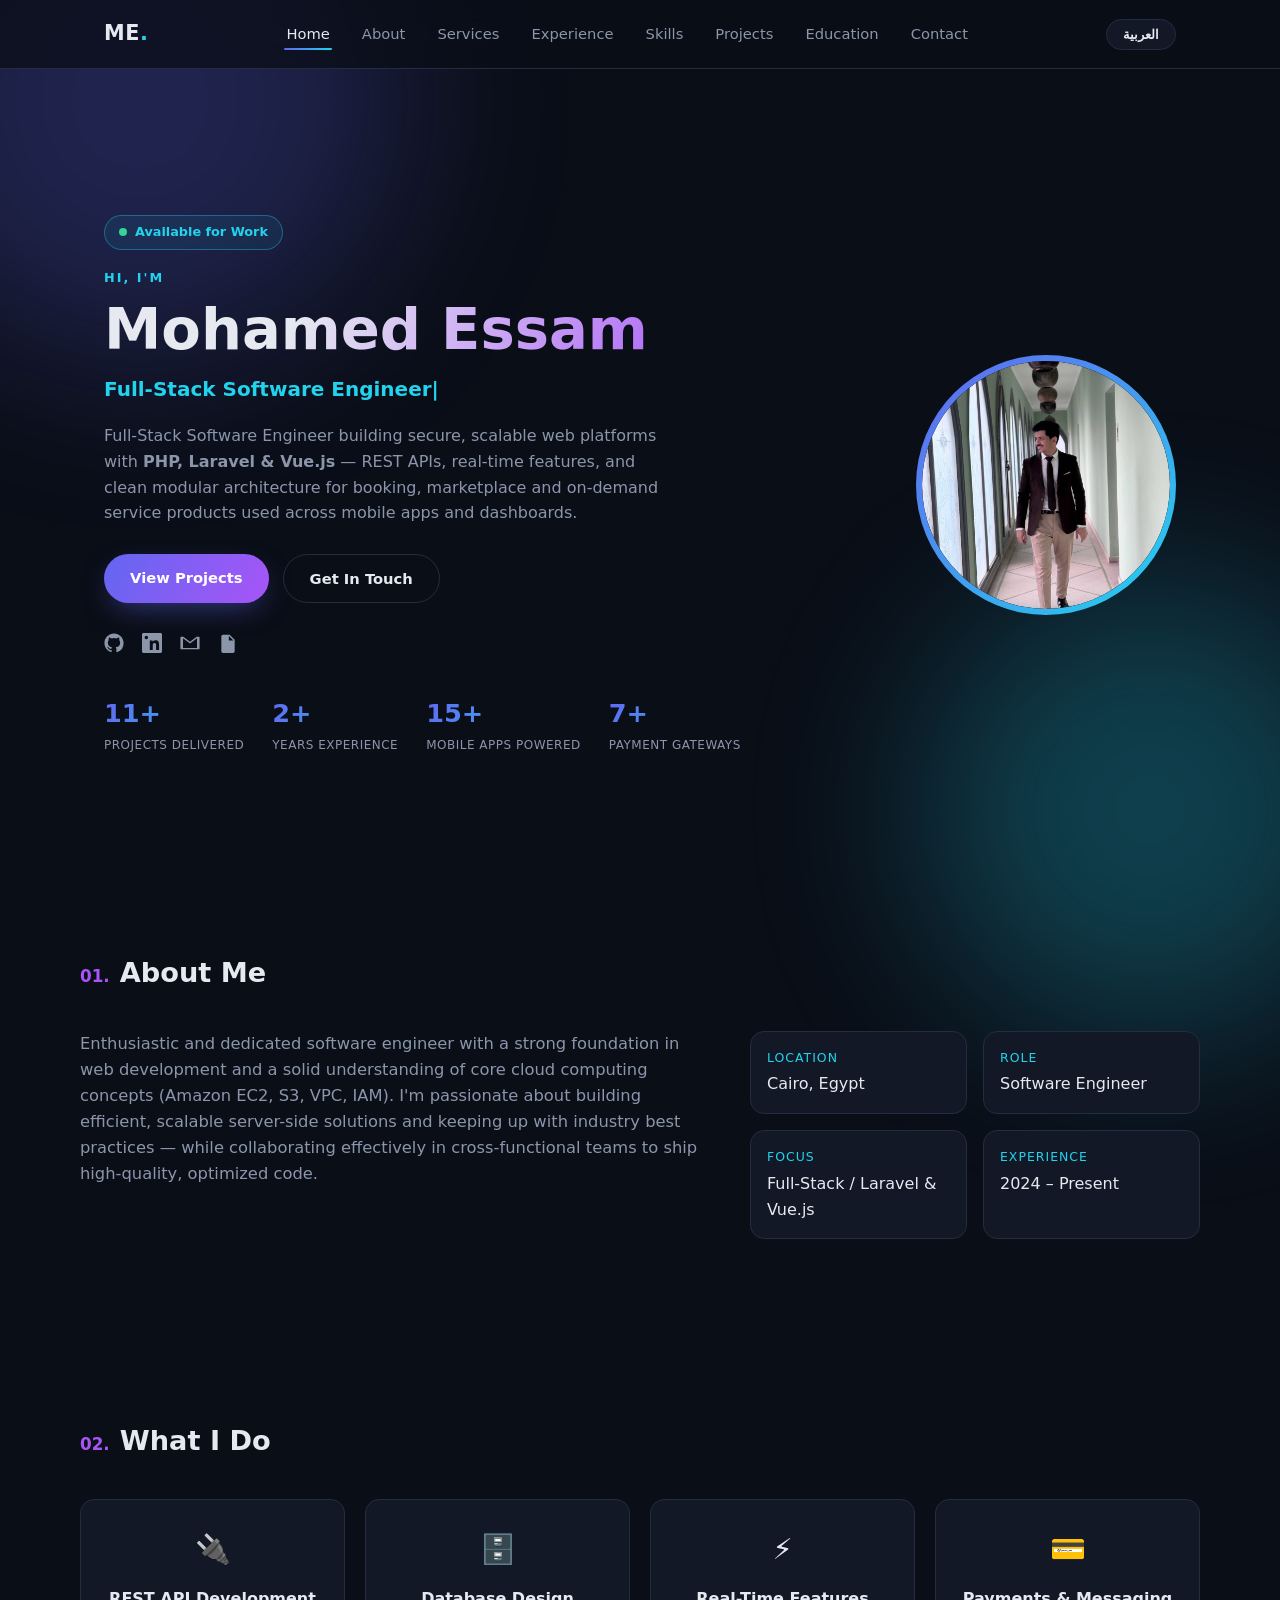
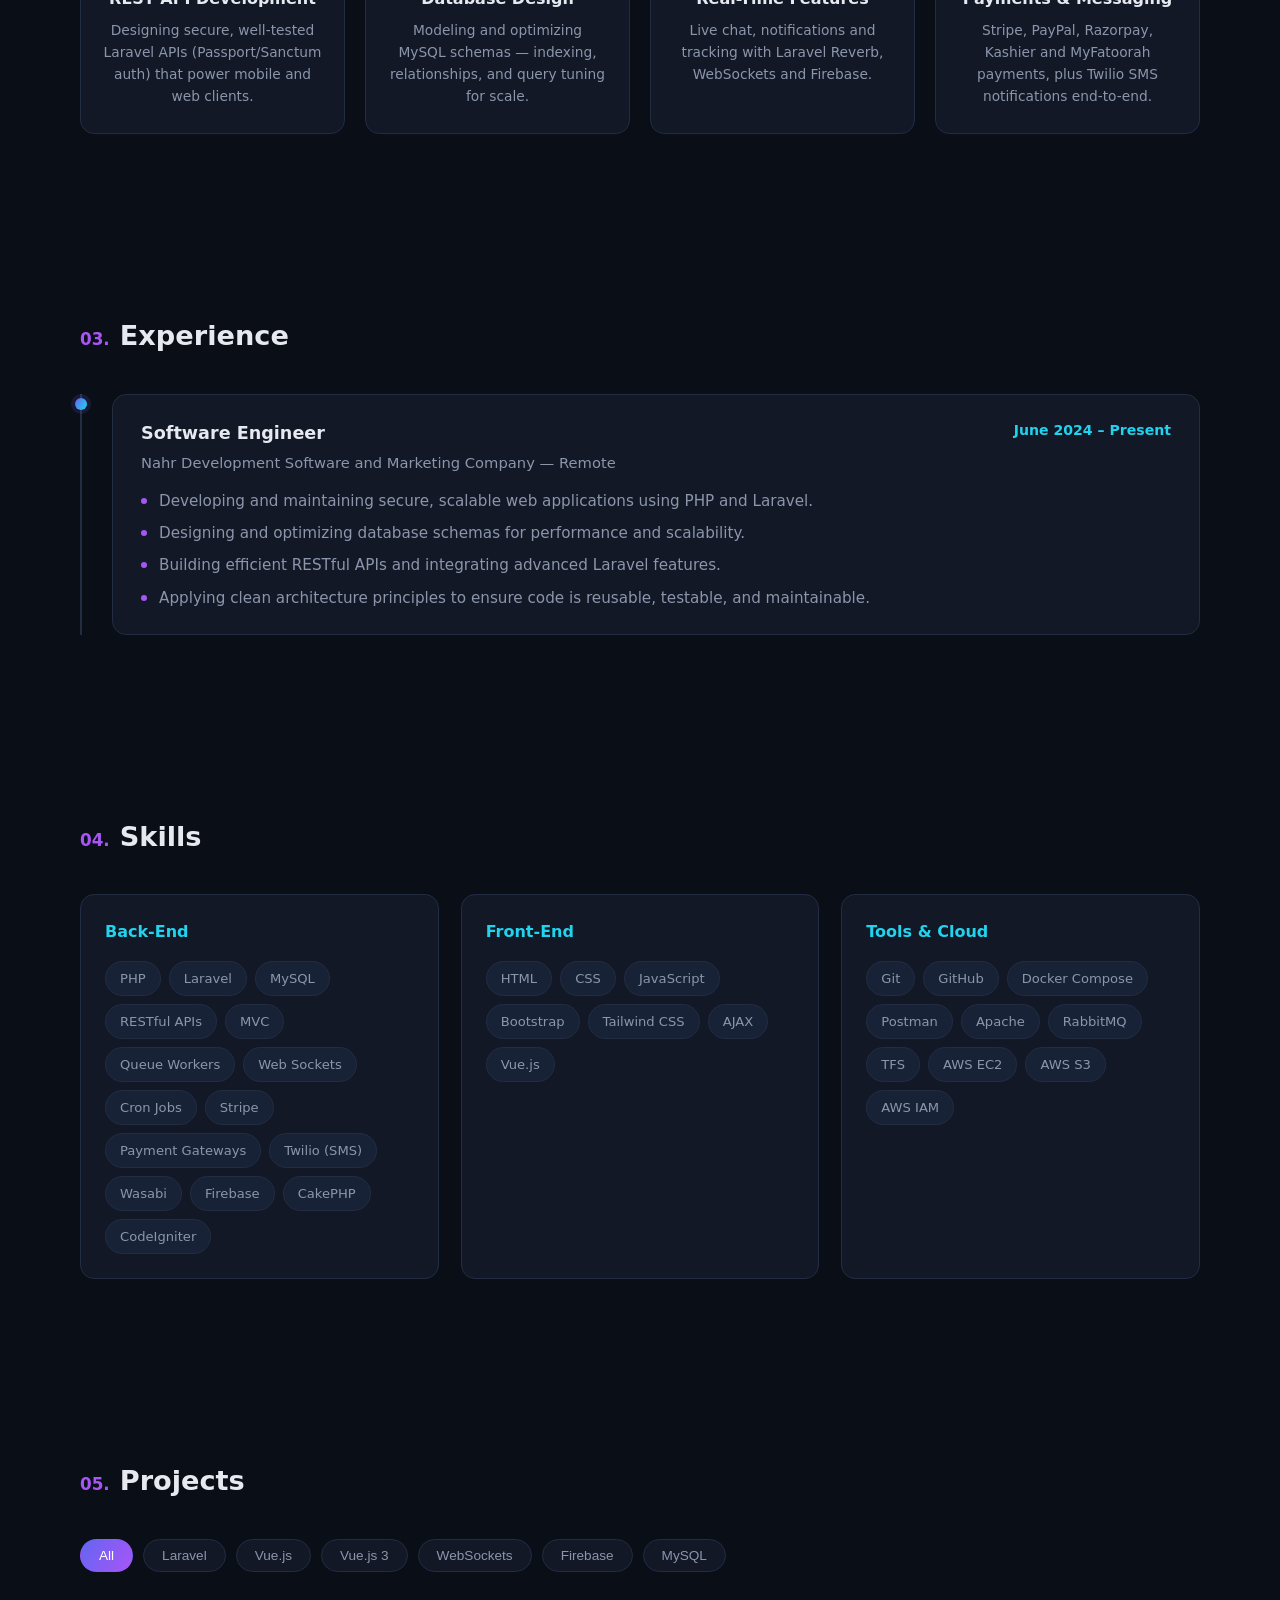
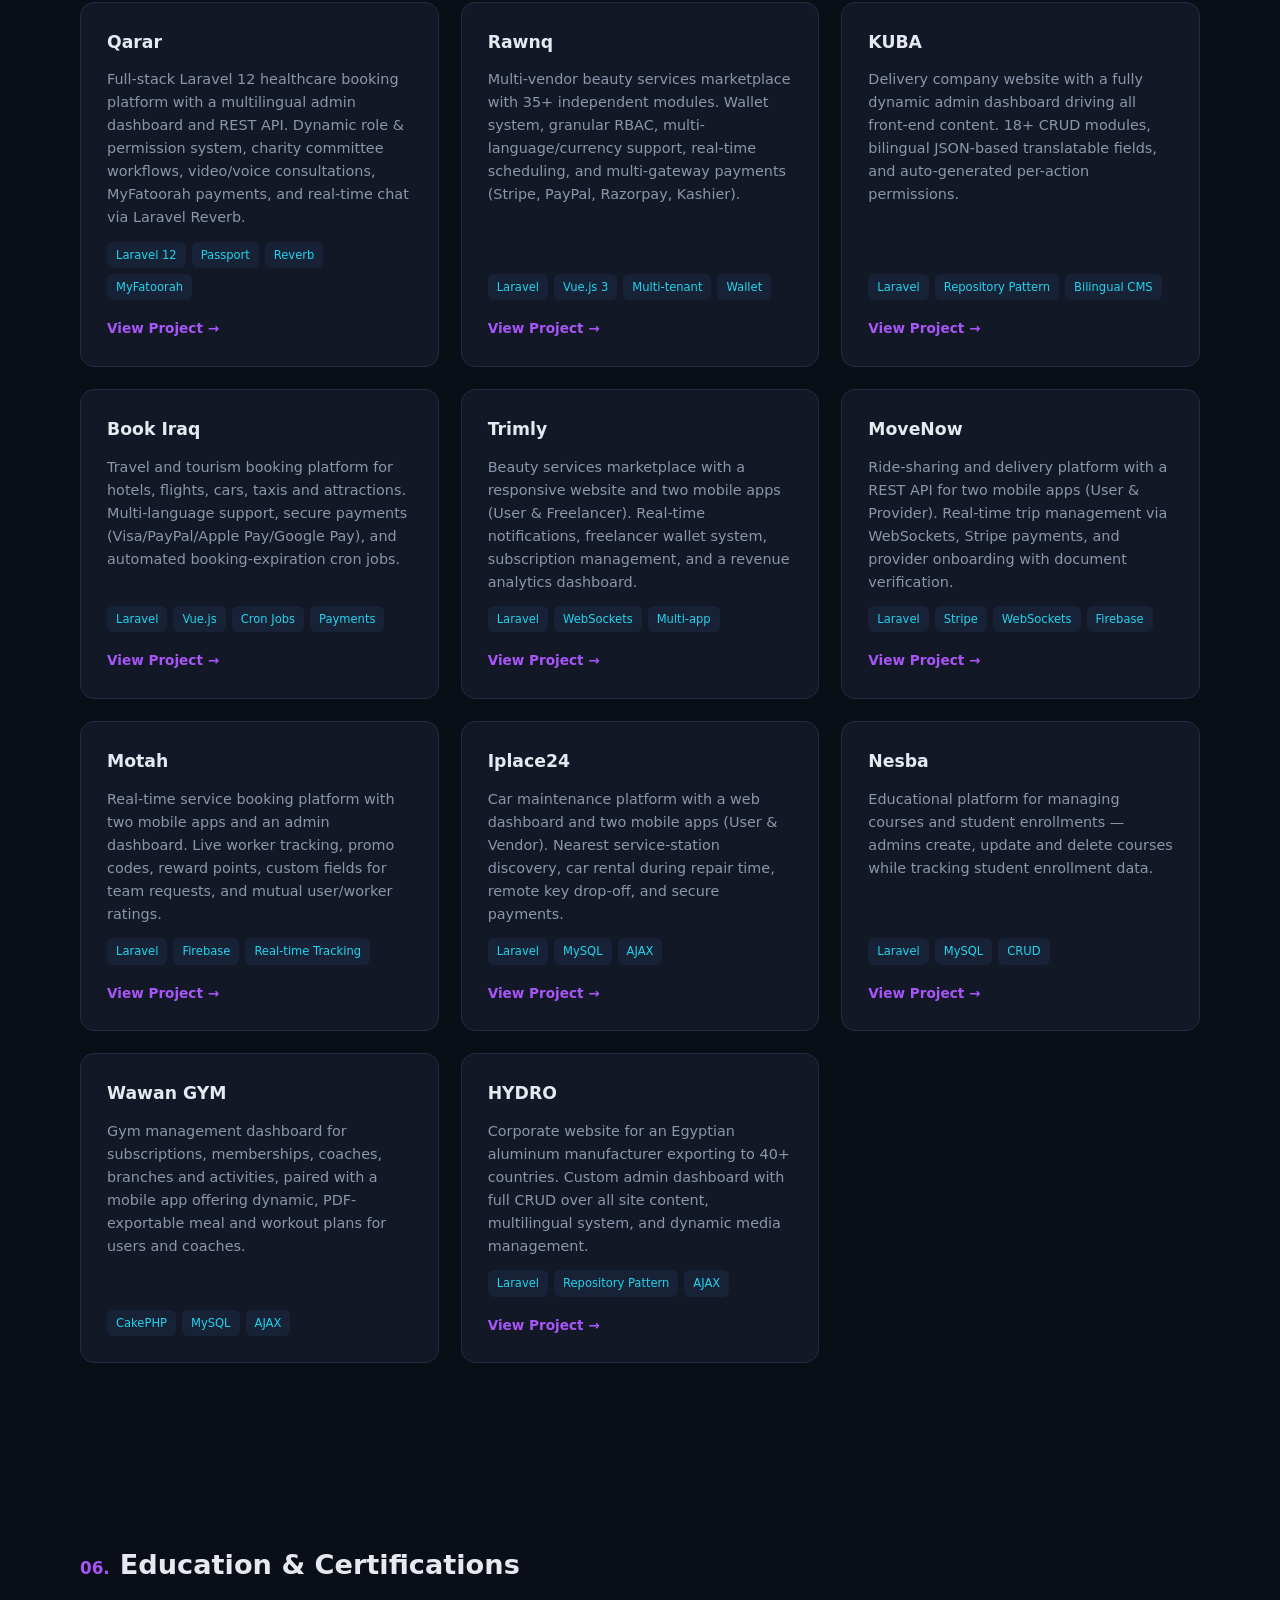
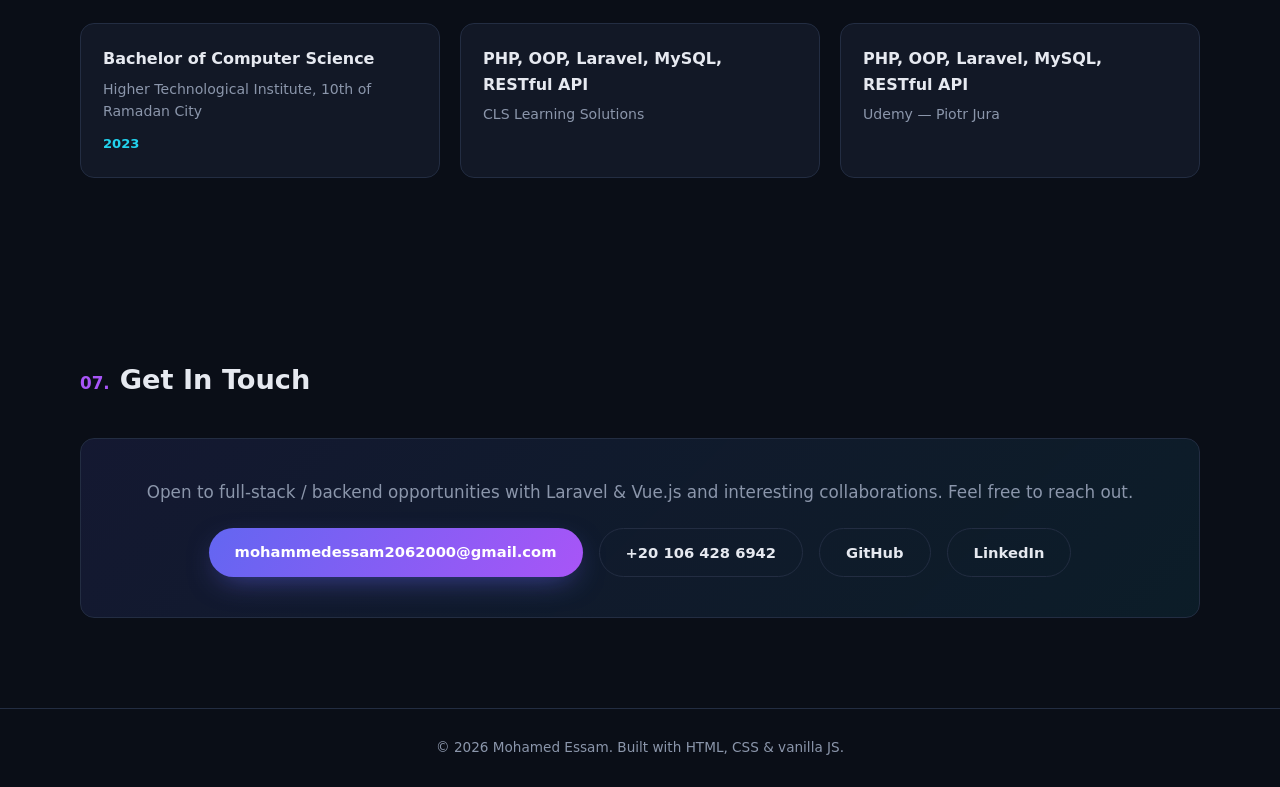
==== commit 5f1e0582: "Add bilingual EN/AR support, CV download, availability badge, Stripe/SMS skills, full-stack position" ====
--- a/index.html
+++ b/index.html
@@ -4,7 +4,7 @@
 <meta charset="UTF-8">
 <meta name="viewport" content="width=device-width, initial-scale=1.0">
 <title>Mohamed Essam — Software Engineer</title>
-<meta name="description" content="Mohamed Essam — Backend Software Engineer specializing in PHP, Laravel, MySQL and Vue.js.">
+<meta name="description" content="Mohamed Essam — Full-Stack Software Engineer specializing in PHP, Laravel, Vue.js and MySQL.">
 <link rel="stylesheet" href="css/style.css">
 </head>
 <body>
@@ -16,18 +16,21 @@
   <nav class="nav container">
     <a href="#home" class="logo">ME<span class="dot">.</span></a>
     <ul class="nav-links" id="navLinks">
-      <li><a href="#home" class="active">Home</a></li>
-      <li><a href="#about">About</a></li>
-      <li><a href="#services">Services</a></li>
-      <li><a href="#experience">Experience</a></li>
-      <li><a href="#skills">Skills</a></li>
-      <li><a href="#projects">Projects</a></li>
-      <li><a href="#education">Education</a></li>
-      <li><a href="#contact">Contact</a></li>
+      <li><a href="#home" class="active" data-i18n="nav_home">Home</a></li>
+      <li><a href="#about" data-i18n="nav_about">About</a></li>
+      <li><a href="#services" data-i18n="nav_services">Services</a></li>
+      <li><a href="#experience" data-i18n="nav_experience">Experience</a></li>
+      <li><a href="#skills" data-i18n="nav_skills">Skills</a></li>
+      <li><a href="#projects" data-i18n="nav_projects">Projects</a></li>
+      <li><a href="#education" data-i18n="nav_education">Education</a></li>
+      <li><a href="#contact" data-i18n="nav_contact">Contact</a></li>
     </ul>
-    <button class="nav-toggle" id="navToggle" aria-label="Toggle menu">
-      <span></span><span></span><span></span>
-    </button>
+    <div class="nav-right">
+      <button class="lang-toggle" id="langToggle" type="button">العربية</button>
+      <button class="nav-toggle" id="navToggle" aria-label="Toggle menu">
+        <span></span><span></span><span></span>
+      </button>
+    </div>
   </nav>
 </header>
 
@@ -36,17 +39,21 @@
   <!-- HERO -->
   <section id="home" class="hero container">
     <div class="hero-text reveal">
-      <p class="eyebrow">Hi, I'm</p>
-      <h1>Mohamed Essam</h1>
+      <div class="availability-badge">
+        <span class="dot-pulse"></span>
+        <span data-i18n="hero_available">Available for Work</span>
+      </div>
+      <p class="eyebrow" data-i18n="hero_eyebrow">Hi, I'm</p>
+      <h1 data-i18n="hero_name">Mohamed Essam</h1>
       <p class="role"><span class="typed" id="typedRole"></span><span class="cursor">|</span></p>
-      <p class="lead">
-        Backend-focused Software Engineer building secure, scalable web platforms with
-        <strong>PHP &amp; Laravel</strong> — REST APIs, real-time features, and clean modular architecture
+      <p class="lead" data-i18n-html="hero_lead">
+        Full-Stack Software Engineer building secure, scalable web platforms with
+        <strong>PHP, Laravel &amp; Vue.js</strong> — REST APIs, real-time features, and clean modular architecture
         for booking, marketplace and on-demand service products used across mobile apps and dashboards.
       </p>
       <div class="hero-cta">
-        <a href="#projects" class="btn btn-primary">View Projects</a>
-        <a href="#contact" class="btn btn-outline">Get In Touch</a>
+        <a href="#projects" class="btn btn-primary" data-i18n="hero_cta_projects">View Projects</a>
+        <a href="#contact" class="btn btn-outline" data-i18n="hero_cta_contact">Get In Touch</a>
       </div>
       <div class="hero-socials">
         <a href="https://github.com/MohamedEssam206" target="_blank" rel="noopener" aria-label="GitHub">
@@ -58,13 +65,16 @@
         <a href="mailto:mohammedessam2062000@gmail.com" aria-label="Email">
           <svg viewBox="0 0 24 24" width="20" height="20"><path fill="currentColor" d="M1.5 4.5h21a1 1 0 0 1 1 1v13a1 1 0 0 1-1 1h-21a1 1 0 0 1-1-1v-13a1 1 0 0 1 1-1Zm10.5 8.14L3.6 6.2v11.8h16.8V6.2l-8.4 6.44Zm0-2.02 8.02-6.12H3.98L12 10.62Z"/></svg>
         </a>
+        <a href="assets/Mohamed_Essam_CV.html" target="_blank" rel="noopener" aria-label="Download CV" data-i18n-aria="hero_cv_aria">
+          <svg viewBox="0 0 24 24" width="20" height="20"><path fill="currentColor" d="M6 2h8l6 6v14a2 2 0 0 1-2 2H6a2 2 0 0 1-2-2V4a2 2 0 0 1 2-2Zm7 1.5V9h5.5L13 3.5ZM8 13h8v1.5H8V13Zm0 3.5h8V18H8v-1.5ZM8 10h4v1.5H8V10Z"/></svg>
+        </a>
       </div>
 
       <div class="stats-row">
-        <div class="stat"><span class="stat-num">11+</span><span class="stat-label">Projects Delivered</span></div>
-        <div class="stat"><span class="stat-num">2+</span><span class="stat-label">Years Experience</span></div>
-        <div class="stat"><span class="stat-num">15+</span><span class="stat-label">Mobile Apps Powered</span></div>
-        <div class="stat"><span class="stat-num">7+</span><span class="stat-label">Payment Gateways</span></div>
+        <div class="stat"><span class="stat-num">11+</span><span class="stat-label" data-i18n="stat_projects">Projects Delivered</span></div>
+        <div class="stat"><span class="stat-num">2+</span><span class="stat-label" data-i18n="stat_years">Years Experience</span></div>
+        <div class="stat"><span class="stat-num">15+</span><span class="stat-label" data-i18n="stat_apps">Mobile Apps Powered</span></div>
+        <div class="stat"><span class="stat-num">7+</span><span class="stat-label" data-i18n="stat_gateways">Payment Gateways</span></div>
       </div>
     </div>
 
@@ -79,67 +89,67 @@
 
   <!-- ABOUT -->
   <section id="about" class="section container">
-    <h2 class="section-title reveal"><span class="num">01.</span> About Me</h2>
+    <h2 class="section-title reveal"><span class="num">01.</span> <span data-i18n="about_title">About Me</span></h2>
     <div class="about-grid reveal">
-      <p class="about-text">
+      <p class="about-text" data-i18n="about_text">
         Enthusiastic and dedicated software engineer with a strong foundation in web development and a solid
         understanding of core cloud computing concepts (Amazon EC2, S3, VPC, IAM). I'm passionate about building
         efficient, scalable server-side solutions and keeping up with industry best practices — while collaborating
         effectively in cross-functional teams to ship high-quality, optimized code.
       </p>
       <div class="about-facts">
-        <div class="fact"><span class="fact-label">Location</span><span>Cairo, Egypt</span></div>
-        <div class="fact"><span class="fact-label">Role</span><span>Software Engineer</span></div>
-        <div class="fact"><span class="fact-label">Focus</span><span>Backend / Laravel</span></div>
-        <div class="fact"><span class="fact-label">Experience</span><span>2024 – Present</span></div>
+        <div class="fact"><span class="fact-label" data-i18n="fact_location_label">Location</span><span data-i18n="fact_location_value">Cairo, Egypt</span></div>
+        <div class="fact"><span class="fact-label" data-i18n="fact_role_label">Role</span><span data-i18n="fact_role_value">Software Engineer</span></div>
+        <div class="fact"><span class="fact-label" data-i18n="fact_focus_label">Focus</span><span data-i18n="fact_focus_value">Full-Stack / Laravel &amp; Vue.js</span></div>
+        <div class="fact"><span class="fact-label" data-i18n="fact_experience_label">Experience</span><span data-i18n="fact_experience_value">2024 – Present</span></div>
       </div>
     </div>
   </section>
 
   <!-- SERVICES -->
   <section id="services" class="section container">
-    <h2 class="section-title reveal"><span class="num">02.</span> What I Do</h2>
+    <h2 class="section-title reveal"><span class="num">02.</span> <span data-i18n="services_title">What I Do</span></h2>
     <div class="services-grid reveal">
       <div class="service-card">
         <div class="service-icon">🔌</div>
-        <h3>REST API Development</h3>
-        <p>Designing secure, well-tested Laravel APIs (Passport/Sanctum auth) that power mobile and web clients.</p>
+        <h3 data-i18n="svc1_title">REST API Development</h3>
+        <p data-i18n="svc1_desc">Designing secure, well-tested Laravel APIs (Passport/Sanctum auth) that power mobile and web clients.</p>
       </div>
       <div class="service-card">
         <div class="service-icon">🗄️</div>
-        <h3>Database Design</h3>
-        <p>Modeling and optimizing MySQL schemas — indexing, relationships, and query tuning for scale.</p>
+        <h3 data-i18n="svc2_title">Database Design</h3>
+        <p data-i18n="svc2_desc">Modeling and optimizing MySQL schemas — indexing, relationships, and query tuning for scale.</p>
       </div>
       <div class="service-card">
         <div class="service-icon">⚡</div>
-        <h3>Real-Time Features</h3>
-        <p>Live chat, notifications and tracking with Laravel Reverb, WebSockets and Firebase.</p>
+        <h3 data-i18n="svc3_title">Real-Time Features</h3>
+        <p data-i18n="svc3_desc">Live chat, notifications and tracking with Laravel Reverb, WebSockets and Firebase.</p>
       </div>
       <div class="service-card">
         <div class="service-icon">💳</div>
-        <h3>Payments Integration</h3>
-        <p>Stripe, PayPal, Razorpay, Kashier, MyFatoorah and card/wallet flows done safely end-to-end.</p>
+        <h3 data-i18n="svc4_title">Payments &amp; Messaging</h3>
+        <p data-i18n="svc4_desc">Stripe, PayPal, Razorpay, Kashier and MyFatoorah payments, plus Twilio SMS notifications end-to-end.</p>
       </div>
     </div>
   </section>
 
   <!-- EXPERIENCE -->
   <section id="experience" class="section container">
-    <h2 class="section-title reveal"><span class="num">03.</span> Experience</h2>
+    <h2 class="section-title reveal"><span class="num">03.</span> <span data-i18n="experience_title">Experience</span></h2>
     <div class="timeline reveal">
       <div class="timeline-item">
         <div class="timeline-dot"></div>
         <div class="timeline-content">
           <div class="timeline-head">
-            <h3>Software Engineer</h3>
-            <span class="timeline-date">June 2024 – Present</span>
+            <h3 data-i18n="exp_role">Software Engineer</h3>
+            <span class="timeline-date" data-i18n="exp_date">June 2024 – Present</span>
           </div>
-          <p class="timeline-company">Nahr Development Software and Marketing Company — Remote</p>
+          <p class="timeline-company" data-i18n="exp_company">Nahr Development Software and Marketing Company — Remote</p>
           <ul>
-            <li>Developing and maintaining secure, scalable web applications using PHP and Laravel.</li>
-            <li>Designing and optimizing database schemas for performance and scalability.</li>
-            <li>Building efficient RESTful APIs and integrating advanced Laravel features.</li>
-            <li>Applying clean architecture principles to ensure code is reusable, testable, and maintainable.</li>
+            <li data-i18n="exp_li1">Developing and maintaining secure, scalable web applications using PHP and Laravel.</li>
+            <li data-i18n="exp_li2">Designing and optimizing database schemas for performance and scalability.</li>
+            <li data-i18n="exp_li3">Building efficient RESTful APIs and integrating advanced Laravel features.</li>
+            <li data-i18n="exp_li4">Applying clean architecture principles to ensure code is reusable, testable, and maintainable.</li>
           </ul>
         </div>
       </div>
@@ -148,25 +158,26 @@
 
   <!-- SKILLS -->
   <section id="skills" class="section container">
-    <h2 class="section-title reveal"><span class="num">04.</span> Skills</h2>
+    <h2 class="section-title reveal"><span class="num">04.</span> <span data-i18n="skills_title">Skills</span></h2>
     <div class="skills-grid reveal">
       <div class="skill-card">
-        <h3>Back-End</h3>
+        <h3 data-i18n="skill_backend_title">Back-End</h3>
         <div class="tags">
           <span>PHP</span><span>Laravel</span><span>MySQL</span><span>RESTful APIs</span><span>MVC</span>
-          <span>Queue Workers</span><span>Web Sockets</span><span>Cron Jobs</span><span>Payment Gateways</span>
-          <span>Twilio</span><span>Wasabi</span><span>Firebase</span><span>CakePHP</span><span>CodeIgniter</span>
+          <span>Queue Workers</span><span>Web Sockets</span><span>Cron Jobs</span><span>Stripe</span>
+          <span>Payment Gateways</span><span>Twilio (SMS)</span><span>Wasabi</span><span>Firebase</span>
+          <span>CakePHP</span><span>CodeIgniter</span>
         </div>
       </div>
       <div class="skill-card">
-        <h3>Front-End</h3>
+        <h3 data-i18n="skill_frontend_title">Front-End</h3>
         <div class="tags">
           <span>HTML</span><span>CSS</span><span>JavaScript</span><span>Bootstrap</span>
           <span>Tailwind CSS</span><span>AJAX</span><span>Vue.js</span>
         </div>
       </div>
       <div class="skill-card">
-        <h3>Tools &amp; Cloud</h3>
+        <h3 data-i18n="skill_tools_title">Tools &amp; Cloud</h3>
         <div class="tags">
           <span>Git</span><span>GitHub</span><span>Docker Compose</span><span>Postman</span>
           <span>Apache</span><span>RabbitMQ</span><span>TFS</span><span>AWS EC2</span><span>AWS S3</span><span>AWS IAM</span>
@@ -177,10 +188,10 @@
 
   <!-- PROJECTS -->
   <section id="projects" class="section container">
-    <h2 class="section-title reveal"><span class="num">05.</span> Projects</h2>
+    <h2 class="section-title reveal"><span class="num">05.</span> <span data-i18n="projects_title">Projects</span></h2>
 
     <div class="project-filters reveal" id="projectFilters">
-      <button class="filter-btn active" data-filter="all">All</button>
+      <button class="filter-btn active" data-filter="all" data-i18n="filter_all">All</button>
     </div>
 
     <div class="projects-grid reveal" id="projectsGrid"></div>
@@ -188,32 +199,34 @@
 
   <!-- EDUCATION -->
   <section id="education" class="section container">
-    <h2 class="section-title reveal"><span class="num">06.</span> Education &amp; Certifications</h2>
+    <h2 class="section-title reveal"><span class="num">06.</span> <span data-i18n="education_title">Education &amp; Certifications</span></h2>
     <div class="edu-grid reveal">
       <div class="edu-card">
-        <h3>Bachelor of Computer Science</h3>
-        <p class="edu-sub">Higher Technological Institute, 10th of Ramadan City</p>
+        <h3 data-i18n="edu1_title">Bachelor of Computer Science</h3>
+        <p class="edu-sub" data-i18n="edu1_sub">Higher Technological Institute, 10th of Ramadan City</p>
         <span class="edu-date">2023</span>
       </div>
       <div class="edu-card">
-        <h3>PHP, OOP, Laravel, MySQL, RESTful API</h3>
-        <p class="edu-sub">CLS Learning Solutions</p>
+        <h3 data-i18n="edu2_title">PHP, OOP, Laravel, MySQL, RESTful API</h3>
+        <p class="edu-sub" data-i18n="edu2_sub">CLS Learning Solutions</p>
       </div>
       <div class="edu-card">
-        <h3>PHP, OOP, Laravel, MySQL, RESTful API</h3>
-        <p class="edu-sub">Udemy — Piotr Jura</p>
+        <h3 data-i18n="edu3_title">PHP, OOP, Laravel, MySQL, RESTful API</h3>
+        <p class="edu-sub" data-i18n="edu3_sub">Udemy — Piotr Jura</p>
       </div>
     </div>
   </section>
 
   <!-- CONTACT -->
   <section id="contact" class="section container">
-    <h2 class="section-title reveal"><span class="num">07.</span> Get In Touch</h2>
+    <h2 class="section-title reveal"><span class="num">07.</span> <span data-i18n="contact_title">Get In Touch</span></h2>
     <div class="contact-box reveal">
-      <p>Open to backend / full-stack Laravel opportunities and interesting collaborations. Feel free to reach out.</p>
+      <p data-i18n="contact_text">Open to backend / full-stack Laravel opportunities and interesting collaborations. Feel free to reach out.</p>
       <div class="contact-links">
         <a class="btn btn-primary" href="mailto:mohammedessam2062000@gmail.com">mohammedessam2062000@gmail.com</a>
         <a class="btn btn-outline" href="tel:+201064286942">+20 106 428 6942</a>
+        <a class="btn btn-outline" href="https://github.com/MohamedEssam206" target="_blank" rel="noopener">GitHub</a>
+        <a class="btn btn-outline" href="https://www.linkedin.com/in/mohammed-essam-473993244/" target="_blank" rel="noopener">LinkedIn</a>
       </div>
     </div>
   </section>
@@ -222,7 +235,7 @@
 
 <footer class="footer">
   <div class="container">
-    <p>&copy; <span id="year"></span> Mohamed Essam. Built with HTML, CSS &amp; vanilla JS.</p>
+    <p><span data-i18n="footer_copy">&copy;</span> <span id="year"></span> <span data-i18n="footer_text">Mohamed Essam. Built with HTML, CSS &amp; vanilla JS.</span></p>
   </div>
 </footer>
 
--- a/css/style.css
+++ b/css/style.css
@@ -96,6 +96,20 @@
   background: linear-gradient(90deg, var(--primary), var(--accent));
   border-radius: 2px;
 }
+.nav-right { display: flex; align-items: center; gap: 14px; }
+.lang-toggle {
+  background: var(--surface);
+  border: 1px solid var(--border);
+  color: var(--text);
+  border-radius: 999px;
+  padding: 7px 16px;
+  font-size: 0.82rem;
+  font-weight: 600;
+  cursor: pointer;
+  transition: border-color .2s ease, color .2s ease;
+}
+.lang-toggle:hover { border-color: var(--accent); color: var(--accent); }
+
 .nav-toggle {
   display: none;
   flex-direction: column;
@@ -122,6 +136,33 @@
   padding-top: 40px;
 }
 .hero-text { max-width: 640px; }
+
+.availability-badge {
+  display: inline-flex;
+  align-items: center;
+  gap: 8px;
+  background: rgba(34, 211, 238, 0.08);
+  border: 1px solid rgba(34, 211, 238, 0.35);
+  color: var(--accent);
+  border-radius: 999px;
+  padding: 6px 14px;
+  font-size: 0.8rem;
+  font-weight: 600;
+  margin-bottom: 18px;
+}
+.dot-pulse {
+  width: 8px; height: 8px;
+  border-radius: 50%;
+  background: #34d399;
+  box-shadow: 0 0 0 0 rgba(52, 211, 153, 0.6);
+  animation: pulse 1.8s infinite;
+}
+@keyframes pulse {
+  0% { box-shadow: 0 0 0 0 rgba(52, 211, 153, 0.6); }
+  70% { box-shadow: 0 0 0 8px rgba(52, 211, 153, 0); }
+  100% { box-shadow: 0 0 0 0 rgba(52, 211, 153, 0); }
+}
+
 .eyebrow {
   color: var(--accent);
   font-weight: 600;
@@ -478,6 +519,8 @@
 @media (max-width: 720px) {
   .stats-row { grid-template-columns: 1fr 1fr; }
   .services-grid { grid-template-columns: 1fr; }
+  .nav-right { gap: 8px; }
+  .lang-toggle { padding: 6px 12px; font-size: 0.76rem; }
   .nav-links {
     position: absolute;
     top: 68px; left: 0; right: 0;
@@ -503,3 +546,20 @@
   .avatar-ring { width: 200px; height: 200px; }
   .skills-grid { grid-template-columns: 1fr; }
 }
+
+/* RTL (Arabic) */
+html[dir="rtl"] {
+  font-family: 'Segoe UI', Tahoma, Arial, sans-serif;
+}
+html[dir="rtl"] .timeline {
+  border-left: none;
+  border-right: 2px solid var(--border);
+  padding-left: 0;
+  padding-right: 30px;
+}
+html[dir="rtl"] .timeline-dot { left: auto; right: -37px; }
+html[dir="rtl"] .timeline-content li { padding-left: 0; padding-right: 18px; }
+html[dir="rtl"] .timeline-content li::before { left: auto; right: 0; }
+html[dir="rtl"] .nav-links a.active::after { left: 0; right: 0; }
+html[dir="rtl"] .back-to-top { right: auto; left: 24px; }
+html[dir="rtl"] .section-title { flex-direction: row-reverse; justify-content: flex-end; }
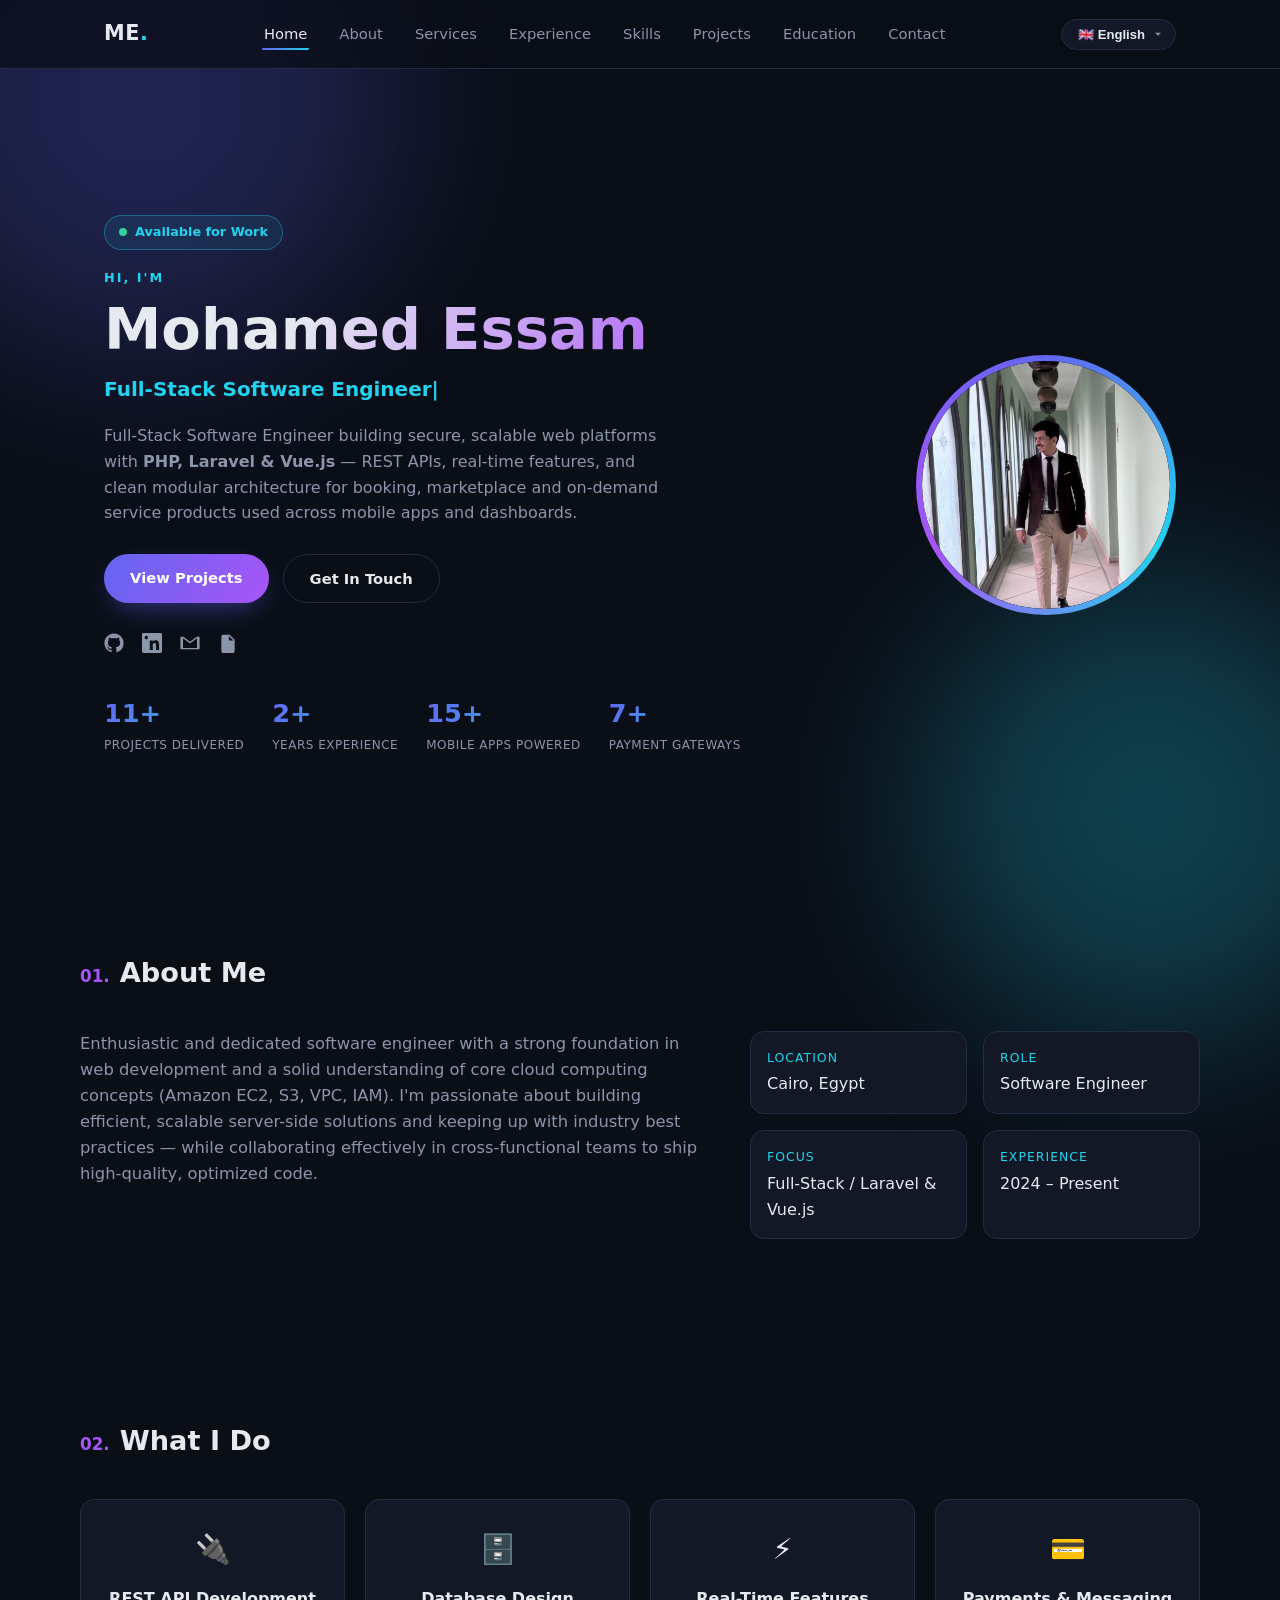
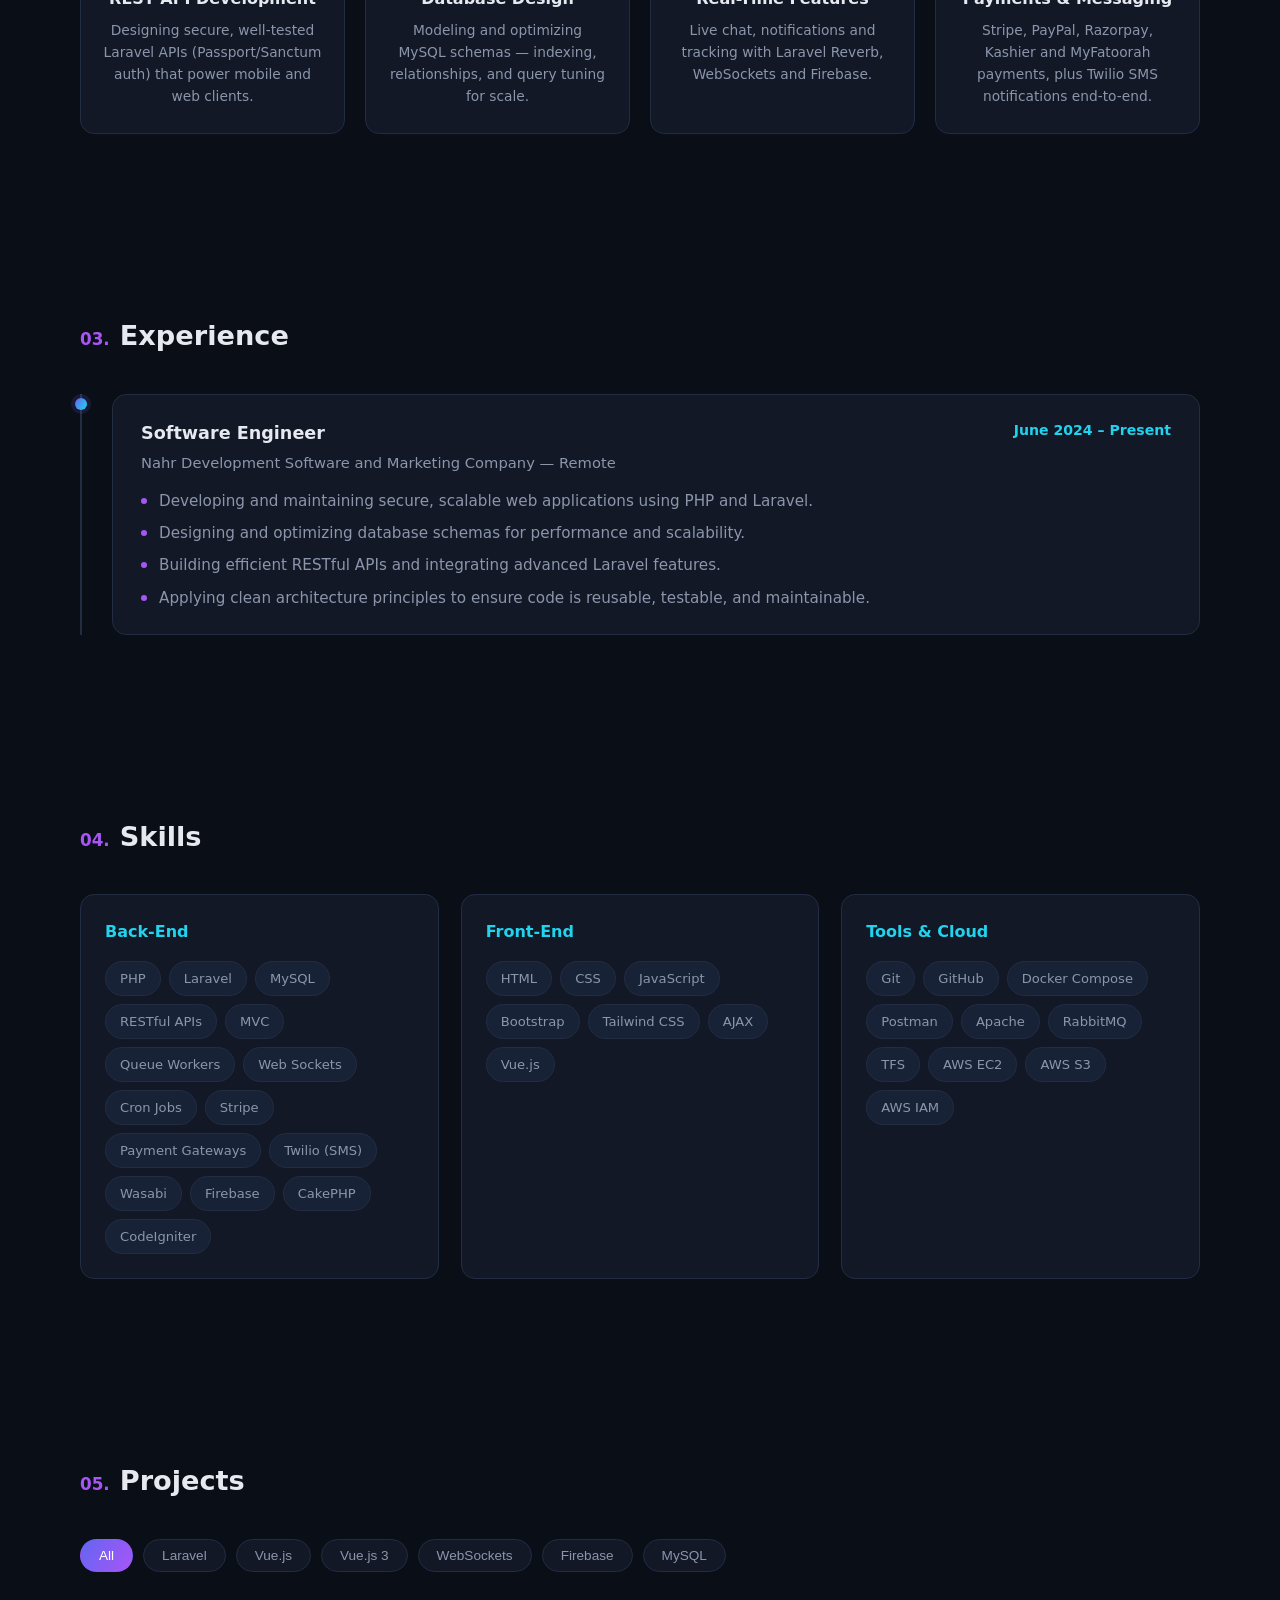
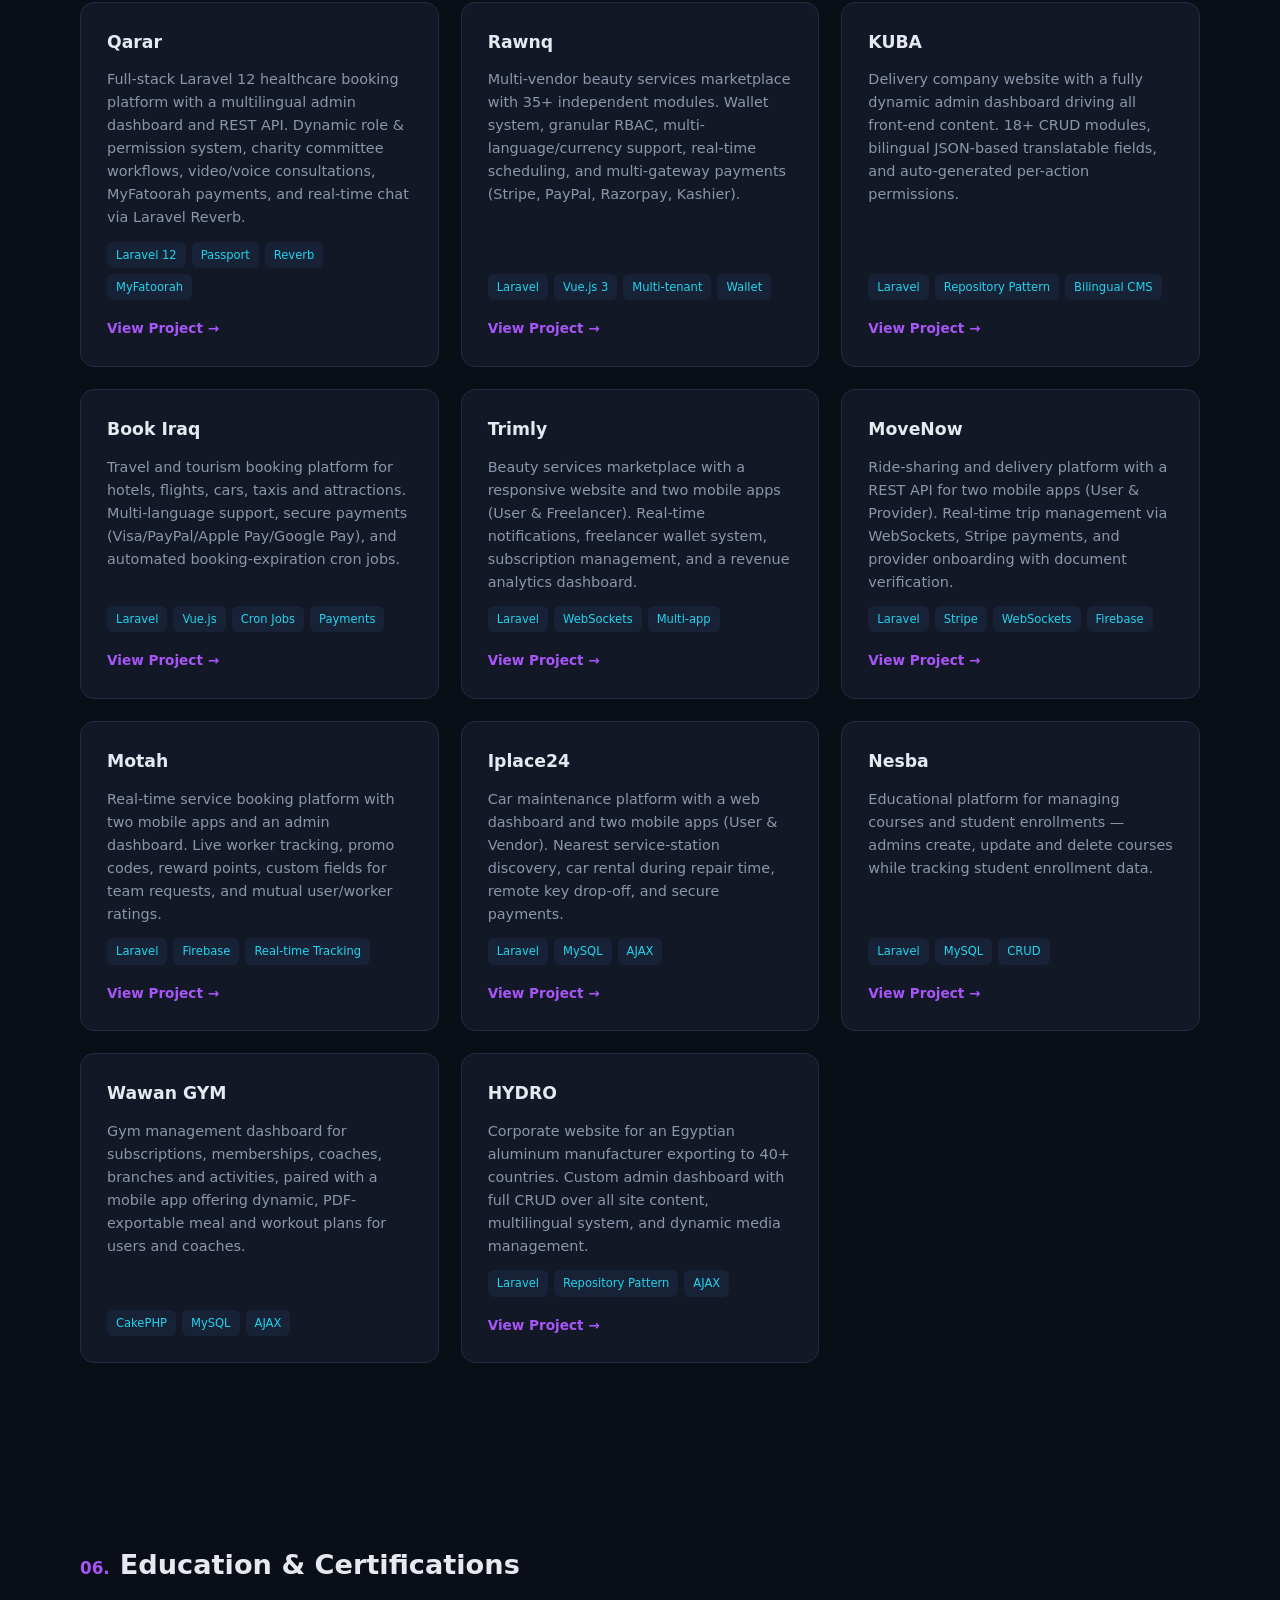
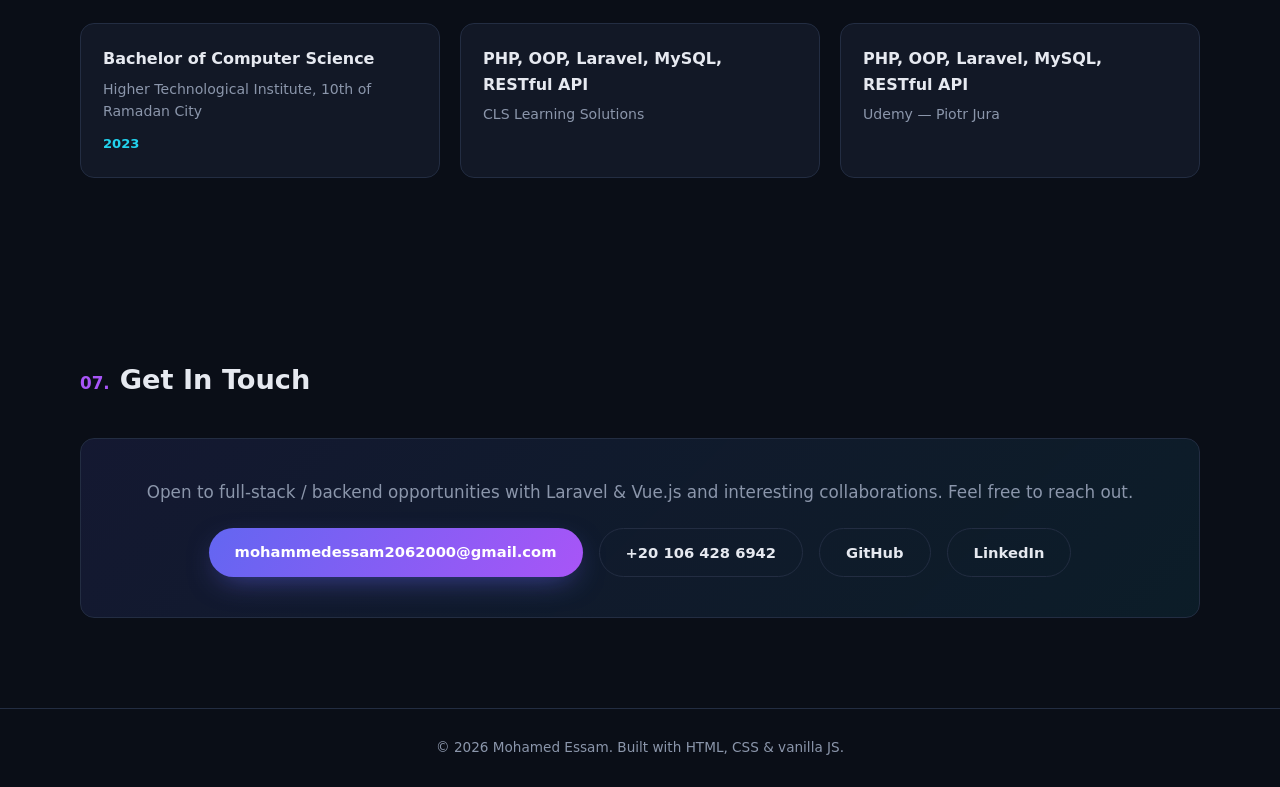
==== commit e52494f6: "Fix avatar hue-rotate tint, switch language toggle to dropdown, link CV to PDF" ====
--- a/index.html
+++ b/index.html
@@ -26,7 +26,10 @@
       <li><a href="#contact" data-i18n="nav_contact">Contact</a></li>
     </ul>
     <div class="nav-right">
-      <button class="lang-toggle" id="langToggle" type="button">العربية</button>
+      <select class="lang-select" id="langSelect" aria-label="Language / اللغة">
+        <option value="en">🇬🇧 English</option>
+        <option value="ar">🇪🇬 العربية</option>
+      </select>
       <button class="nav-toggle" id="navToggle" aria-label="Toggle menu">
         <span></span><span></span><span></span>
       </button>
@@ -65,7 +68,7 @@
         <a href="mailto:mohammedessam2062000@gmail.com" aria-label="Email">
           <svg viewBox="0 0 24 24" width="20" height="20"><path fill="currentColor" d="M1.5 4.5h21a1 1 0 0 1 1 1v13a1 1 0 0 1-1 1h-21a1 1 0 0 1-1-1v-13a1 1 0 0 1 1-1Zm10.5 8.14L3.6 6.2v11.8h16.8V6.2l-8.4 6.44Zm0-2.02 8.02-6.12H3.98L12 10.62Z"/></svg>
         </a>
-        <a href="assets/Mohamed_Essam_CV.html" target="_blank" rel="noopener" aria-label="Download CV" data-i18n-aria="hero_cv_aria">
+        <a href="assets/Mohamed_Essam_CV.pdf" target="_blank" rel="noopener" aria-label="Download CV" data-i18n-aria="hero_cv_aria">
           <svg viewBox="0 0 24 24" width="20" height="20"><path fill="currentColor" d="M6 2h8l6 6v14a2 2 0 0 1-2 2H6a2 2 0 0 1-2-2V4a2 2 0 0 1 2-2Zm7 1.5V9h5.5L13 3.5ZM8 13h8v1.5H8V13Zm0 3.5h8V18H8v-1.5ZM8 10h4v1.5H8V10Z"/></svg>
         </a>
       </div>
--- a/css/style.css
+++ b/css/style.css
@@ -97,18 +97,26 @@
   border-radius: 2px;
 }
 .nav-right { display: flex; align-items: center; gap: 14px; }
-.lang-toggle {
-  background: var(--surface);
+.lang-select {
+  appearance: none;
+  -webkit-appearance: none;
+  background: var(--surface) url("data:image/svg+xml;utf8,<svg xmlns='http://www.w3.org/2000/svg' viewBox='0 0 24 24' fill='%238b96ab'><path d='M7 10l5 5 5-5z'/></svg>") no-repeat right 10px center;
+  background-size: 14px;
   border: 1px solid var(--border);
   color: var(--text);
   border-radius: 999px;
-  padding: 7px 16px;
+  padding: 7px 30px 7px 16px;
   font-size: 0.82rem;
   font-weight: 600;
   cursor: pointer;
   transition: border-color .2s ease, color .2s ease;
 }
-.lang-toggle:hover { border-color: var(--accent); color: var(--accent); }
+.lang-select:hover, .lang-select:focus { border-color: var(--accent); color: var(--accent); outline: none; }
+.lang-select option { background: var(--surface); color: var(--text); }
+html[dir="rtl"] .lang-select {
+  background-position: left 10px center;
+  padding: 7px 16px 7px 30px;
+}
 
 .nav-toggle {
   display: none;
@@ -238,15 +246,22 @@
 .avatar-ring {
   width: 260px; height: 260px;
   border-radius: 50%;
-  background: linear-gradient(135deg, var(--primary), var(--accent));
   display: flex;
   align-items: center;
   justify-content: center;
   padding: 6px;
+  position: relative;
+}
+.avatar-ring::before {
+  content: "";
+  position: absolute;
+  inset: 0;
+  border-radius: 50%;
+  background: conic-gradient(from 0deg, var(--primary), var(--accent), var(--primary-2), var(--primary));
   animation: spin 8s linear infinite;
-  position: relative;
-}
-@keyframes spin { from { filter: hue-rotate(0deg); } to { filter: hue-rotate(360deg); } }
+  z-index: 0;
+}
+@keyframes spin { from { transform: rotate(0deg); } to { transform: rotate(360deg); } }
 .avatar-placeholder {
   width: 100%; height: 100%;
   border-radius: 50%;
@@ -255,6 +270,8 @@
   align-items: center;
   justify-content: center;
   overflow: hidden;
+  position: relative;
+  z-index: 1;
 }
 .avatar-placeholder img { width: 100%; height: 100%; object-fit: cover; border-radius: 50%; }
 .avatar-placeholder span {
@@ -520,7 +537,7 @@
   .stats-row { grid-template-columns: 1fr 1fr; }
   .services-grid { grid-template-columns: 1fr; }
   .nav-right { gap: 8px; }
-  .lang-toggle { padding: 6px 12px; font-size: 0.76rem; }
+  .lang-select { padding: 6px 26px 6px 12px; font-size: 0.76rem; }
   .nav-links {
     position: absolute;
     top: 68px; left: 0; right: 0;
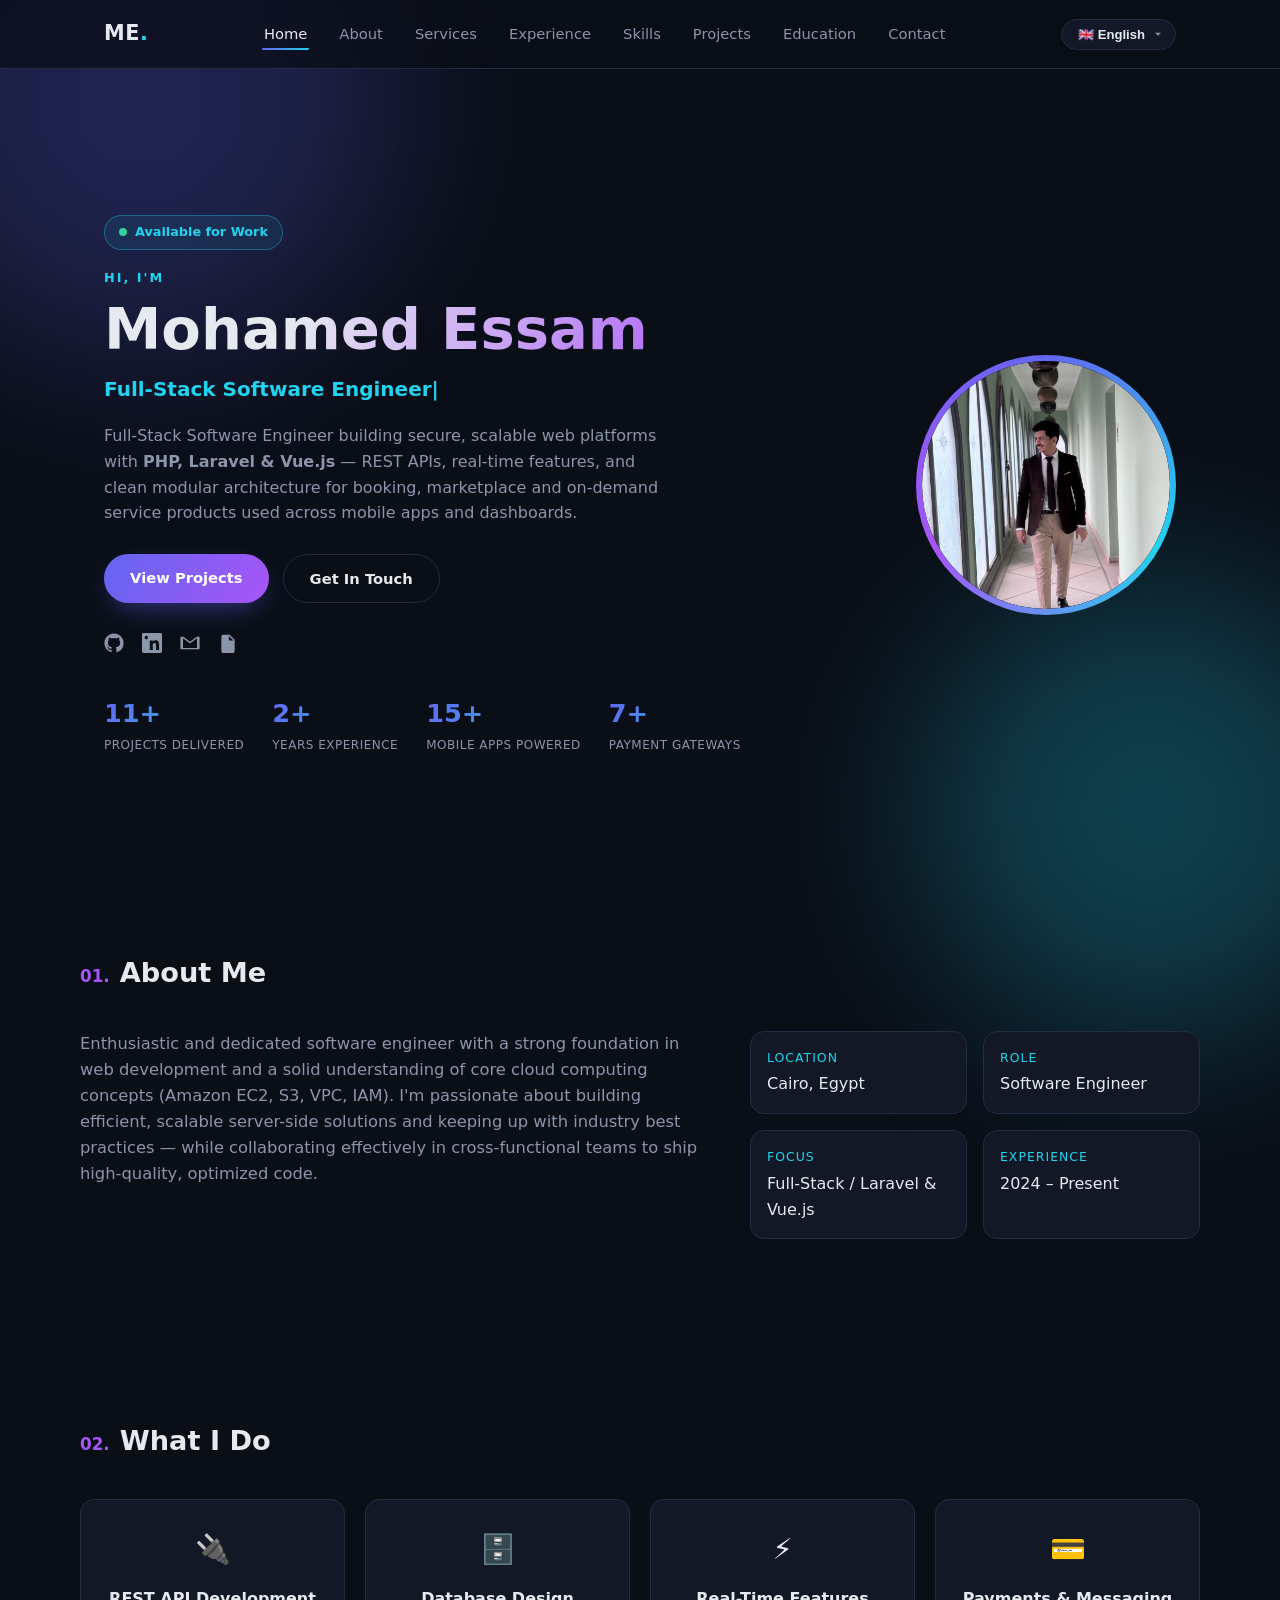
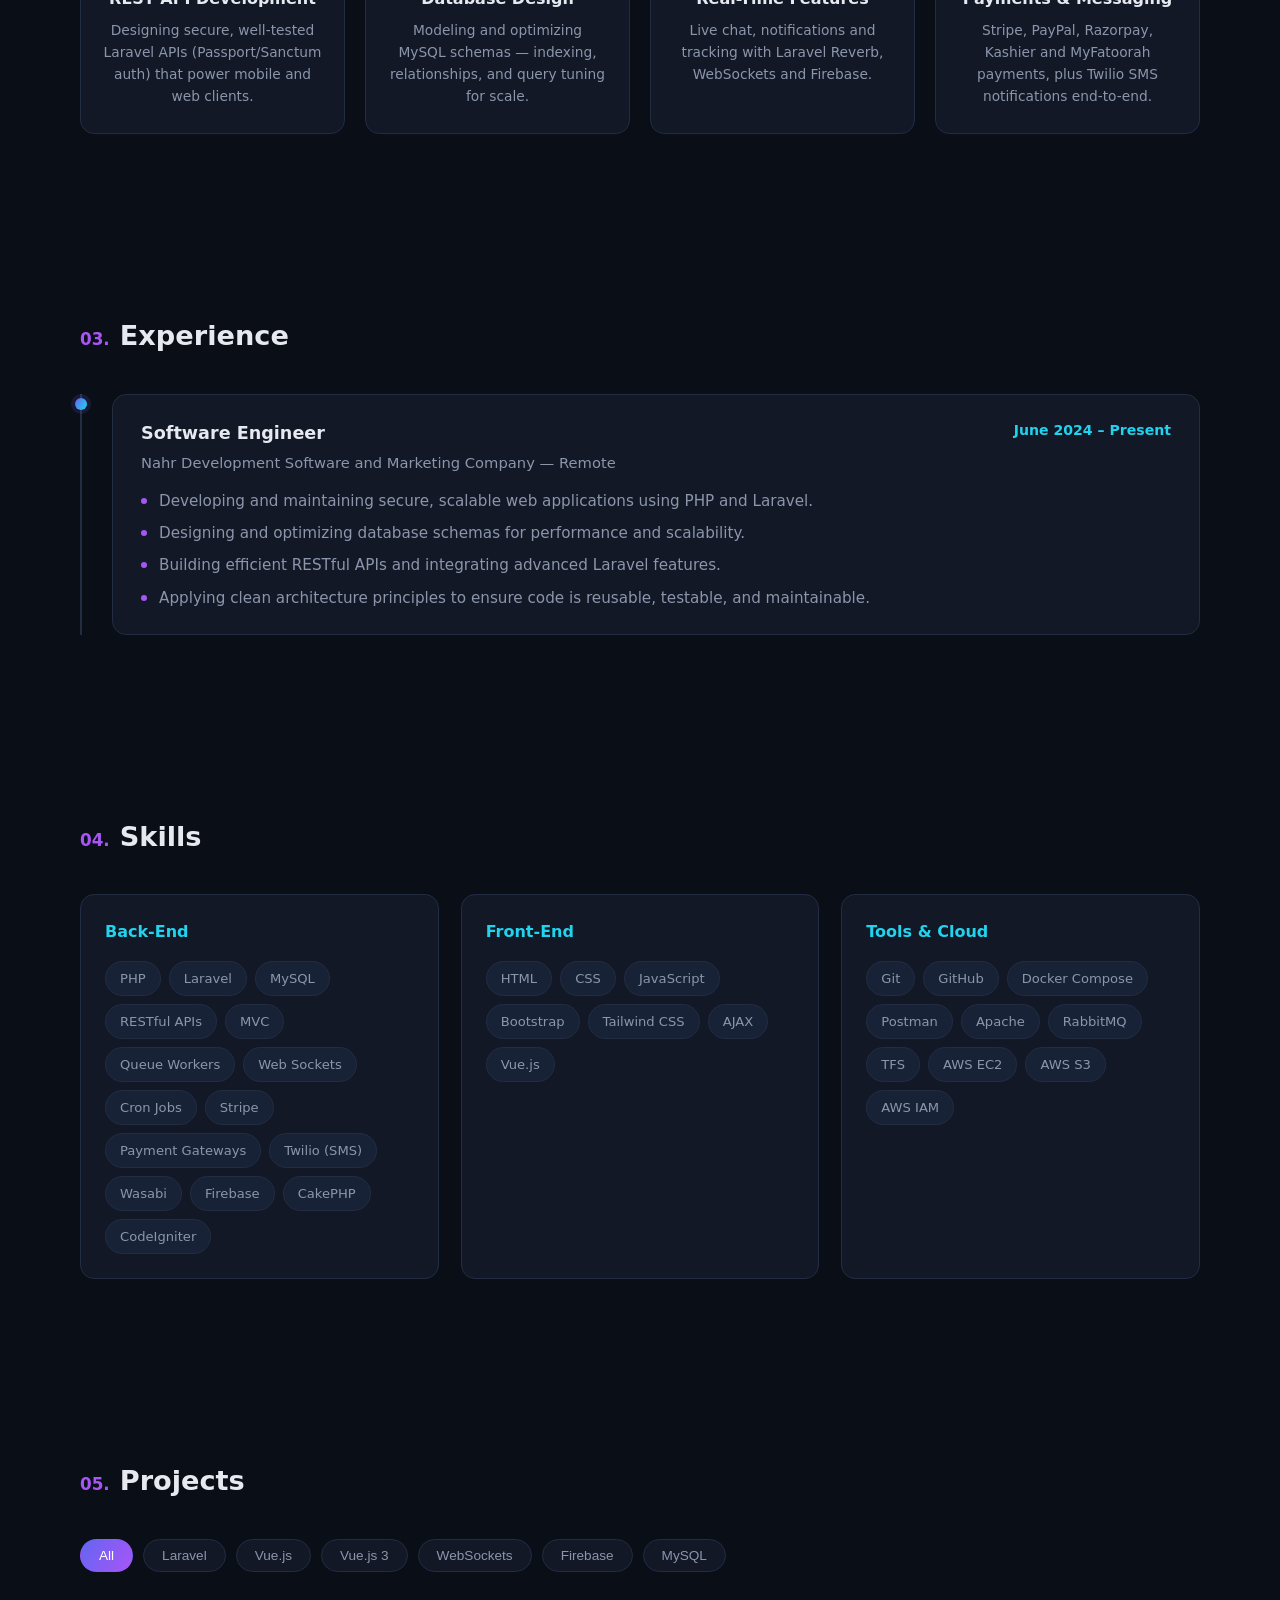
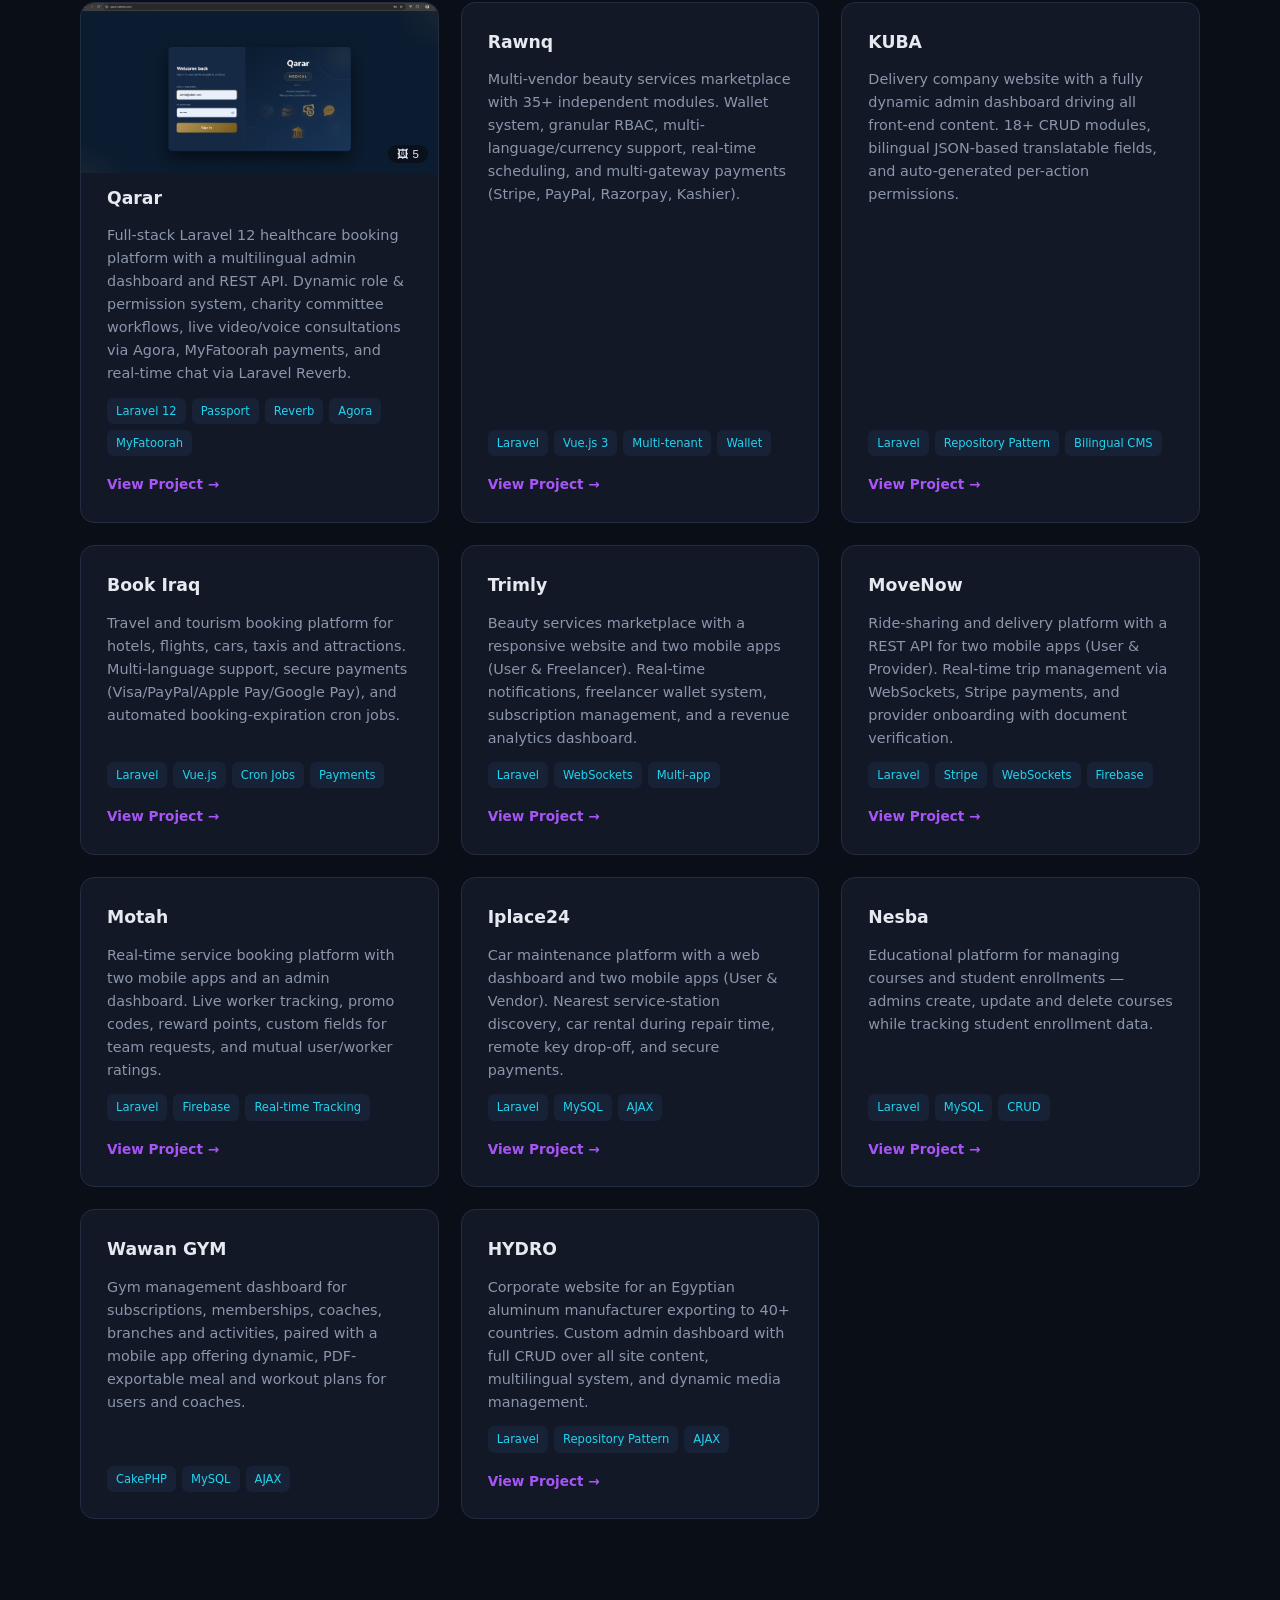
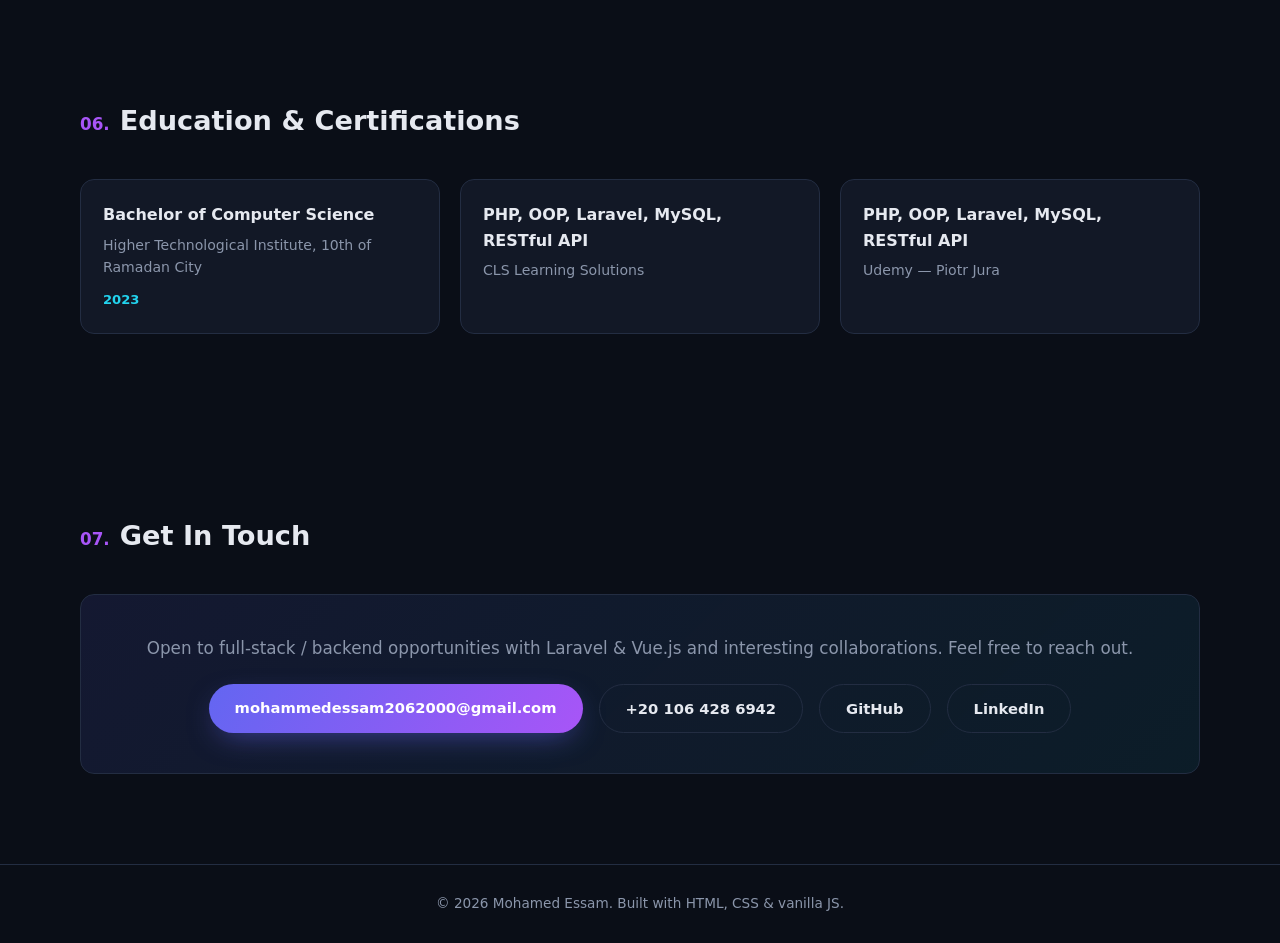
==== commit 4cac0508: "feat: Add screenshot gallery and lightbox to Qarar project card Adds a cover thumbnail + click-to-op" ====
--- a/index.html
+++ b/index.html
@@ -242,6 +242,17 @@
   </div>
 </footer>
 
+<div class="lightbox" id="lightbox" role="dialog" aria-modal="true" aria-hidden="true">
+  <button class="lightbox-close" id="lightboxClose" aria-label="Close">✕</button>
+  <button class="lightbox-nav lightbox-prev" id="lightboxPrev" aria-label="Previous image">‹</button>
+  <div class="lightbox-content">
+    <img id="lightboxImg" src="" alt="">
+    <p class="lightbox-caption" id="lightboxCaption"></p>
+    <span class="lightbox-counter" id="lightboxCounter"></span>
+  </div>
+  <button class="lightbox-nav lightbox-next" id="lightboxNext" aria-label="Next image">›</button>
+</div>
+
 <button id="backToTop" class="back-to-top" aria-label="Back to top">↑</button>
 
 <script src="js/script.js"></script>
--- a/css/style.css
+++ b/css/style.css
@@ -460,6 +460,98 @@
   gap: 6px;
 }
 .project-link:hover { color: var(--accent); }
+
+.project-cover {
+  position: relative;
+  display: block;
+  width: calc(100% + 52px);
+  margin: -26px -26px 0;
+  border: none;
+  padding: 0;
+  cursor: pointer;
+  overflow: hidden;
+  border-radius: var(--radius) var(--radius) 0 0;
+  background: var(--surface-2);
+}
+.project-cover img {
+  display: block;
+  width: 100%;
+  height: 170px;
+  object-fit: cover;
+  object-position: top;
+  transition: transform .3s ease;
+}
+.project-cover:hover img { transform: scale(1.04); }
+.gallery-badge {
+  position: absolute;
+  bottom: 10px;
+  right: 10px;
+  background: rgba(10,14,23,0.75);
+  color: var(--text);
+  font-size: 0.72rem;
+  padding: 3px 9px;
+  border-radius: 999px;
+  backdrop-filter: blur(4px);
+}
+
+/* LIGHTBOX */
+.lightbox {
+  position: fixed;
+  inset: 0;
+  background: rgba(6,9,16,0.92);
+  display: flex;
+  align-items: center;
+  justify-content: center;
+  z-index: 1000;
+  opacity: 0;
+  visibility: hidden;
+  transition: opacity .25s ease;
+  padding: 40px 20px;
+}
+.lightbox.open { opacity: 1; visibility: visible; }
+.lightbox-content {
+  max-width: min(900px, 92vw);
+  max-height: 88vh;
+  display: flex;
+  flex-direction: column;
+  align-items: center;
+  gap: 12px;
+}
+.lightbox-content img {
+  max-width: 100%;
+  max-height: 74vh;
+  border-radius: 10px;
+  border: 1px solid var(--border);
+  box-shadow: var(--shadow);
+  object-fit: contain;
+  background: var(--surface);
+}
+.lightbox-caption { color: var(--text); font-size: 0.9rem; text-align: center; }
+.lightbox-counter { color: var(--text-muted); font-size: 0.78rem; }
+.lightbox-close, .lightbox-nav {
+  position: absolute;
+  background: var(--surface);
+  border: 1px solid var(--border);
+  color: var(--text);
+  border-radius: 50%;
+  width: 42px; height: 42px;
+  display: flex;
+  align-items: center;
+  justify-content: center;
+  cursor: pointer;
+  font-size: 1.2rem;
+  transition: border-color .2s ease, color .2s ease;
+}
+.lightbox-close:hover, .lightbox-nav:hover { border-color: var(--primary); color: var(--primary-2); }
+.lightbox-close { top: 20px; right: 20px; }
+.lightbox-prev { left: 20px; top: 50%; transform: translateY(-50%); }
+.lightbox-next { right: 20px; top: 50%; transform: translateY(-50%); }
+
+@media (max-width: 640px) {
+  .lightbox-prev { left: 8px; }
+  .lightbox-next { right: 8px; }
+  .lightbox-close { top: 10px; right: 10px; }
+}
 
 /* EDUCATION */
 .edu-grid {
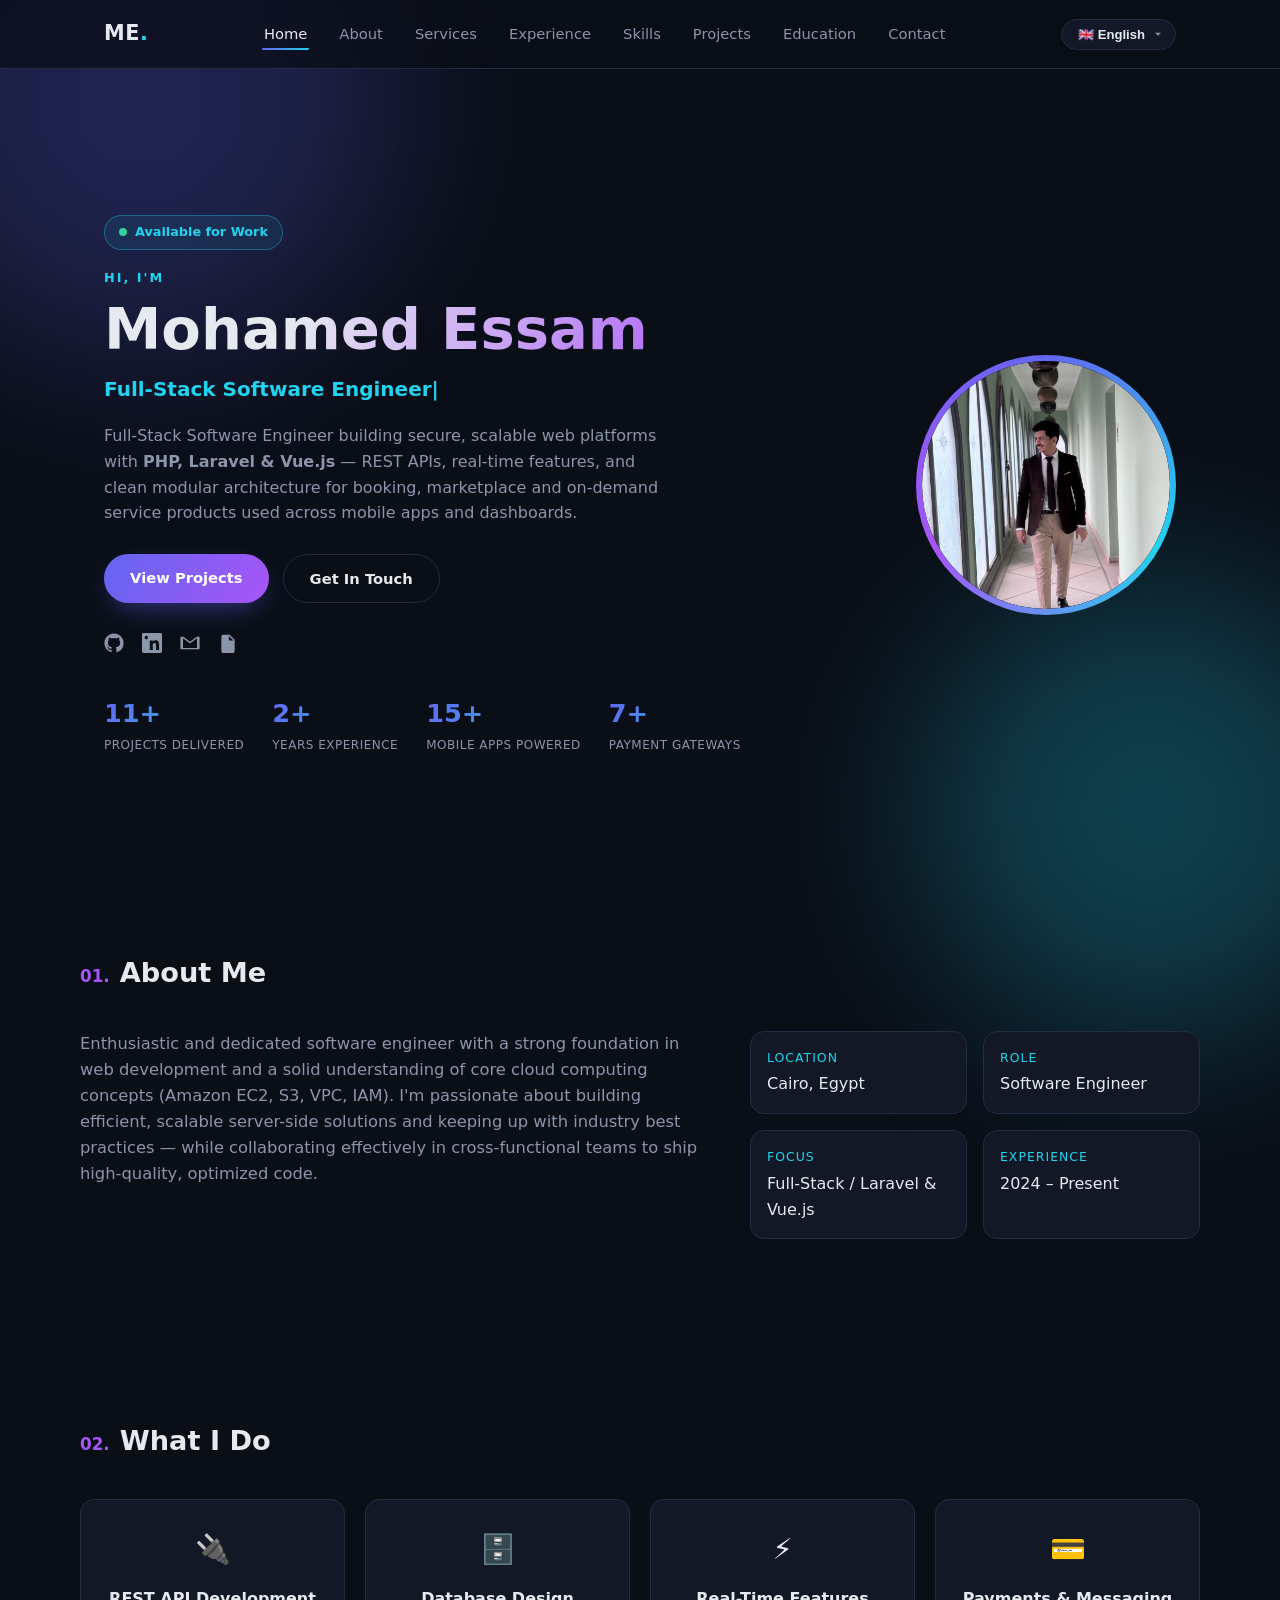
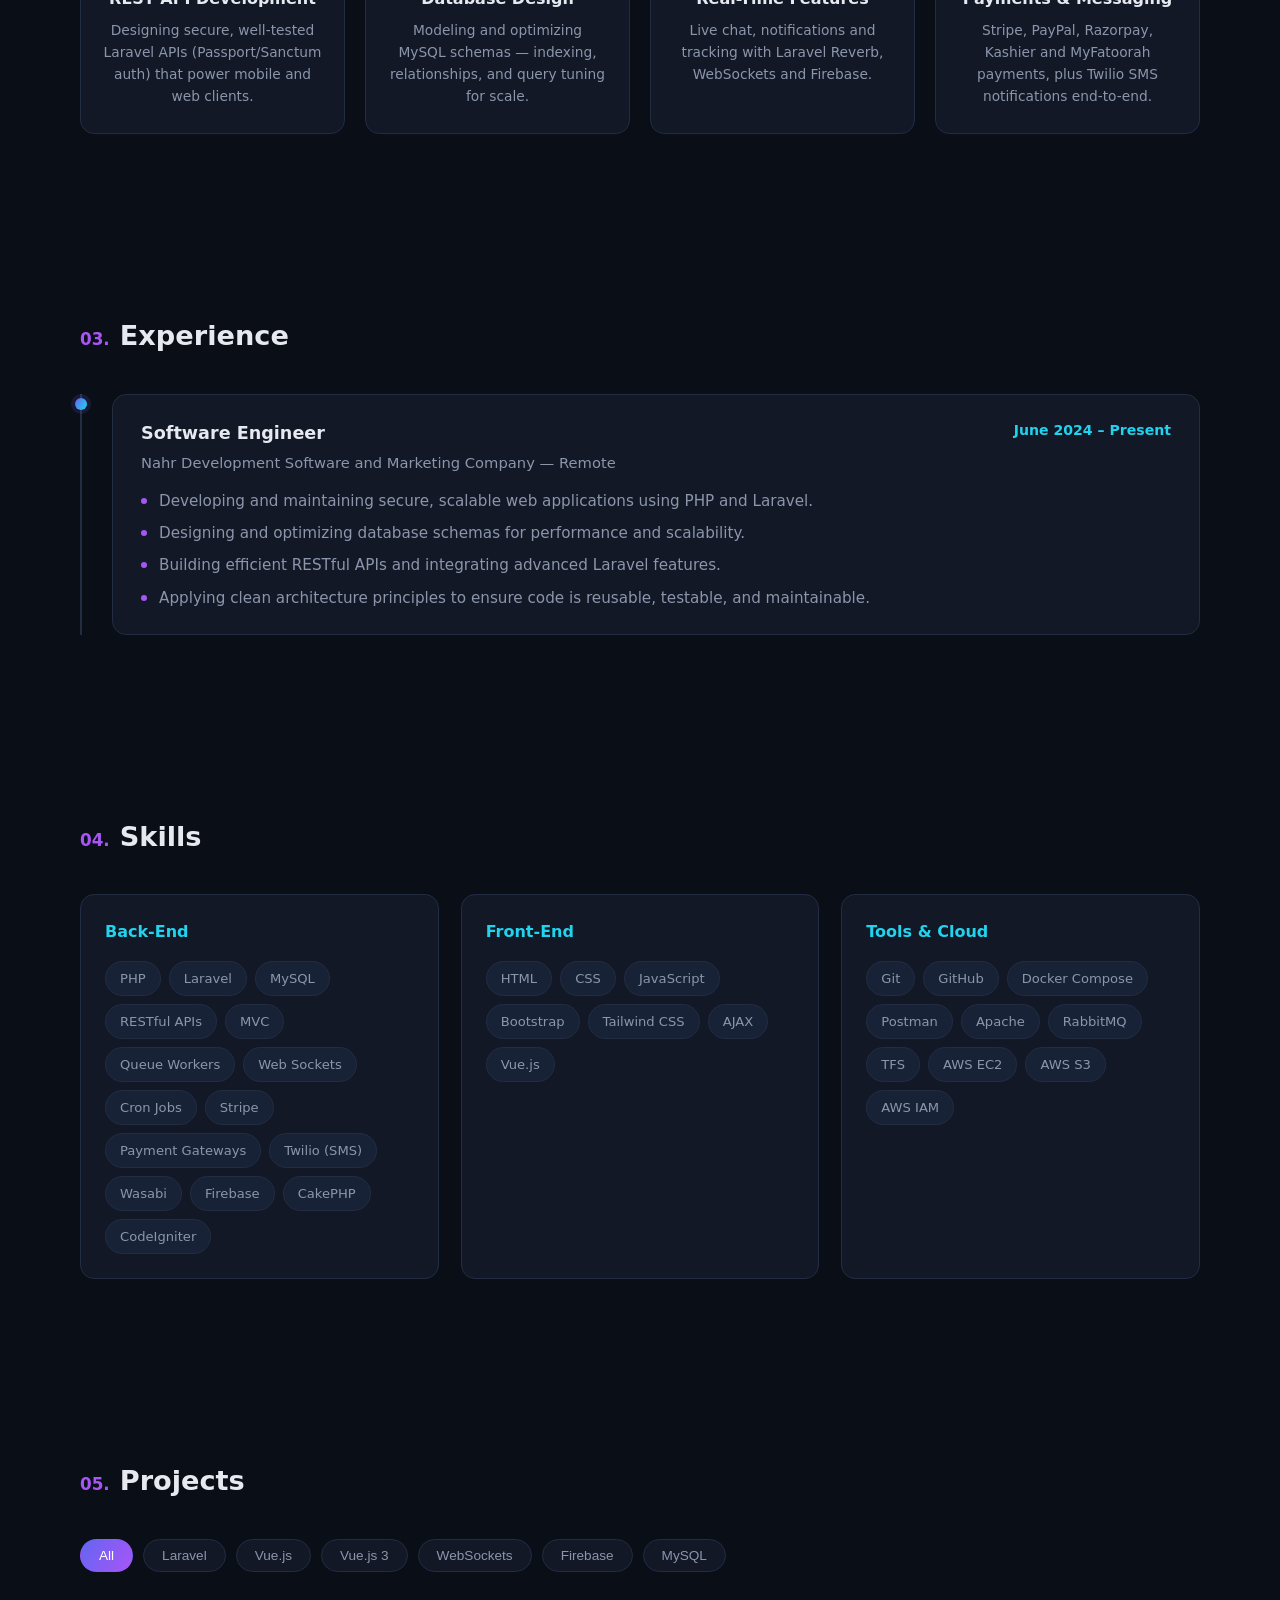
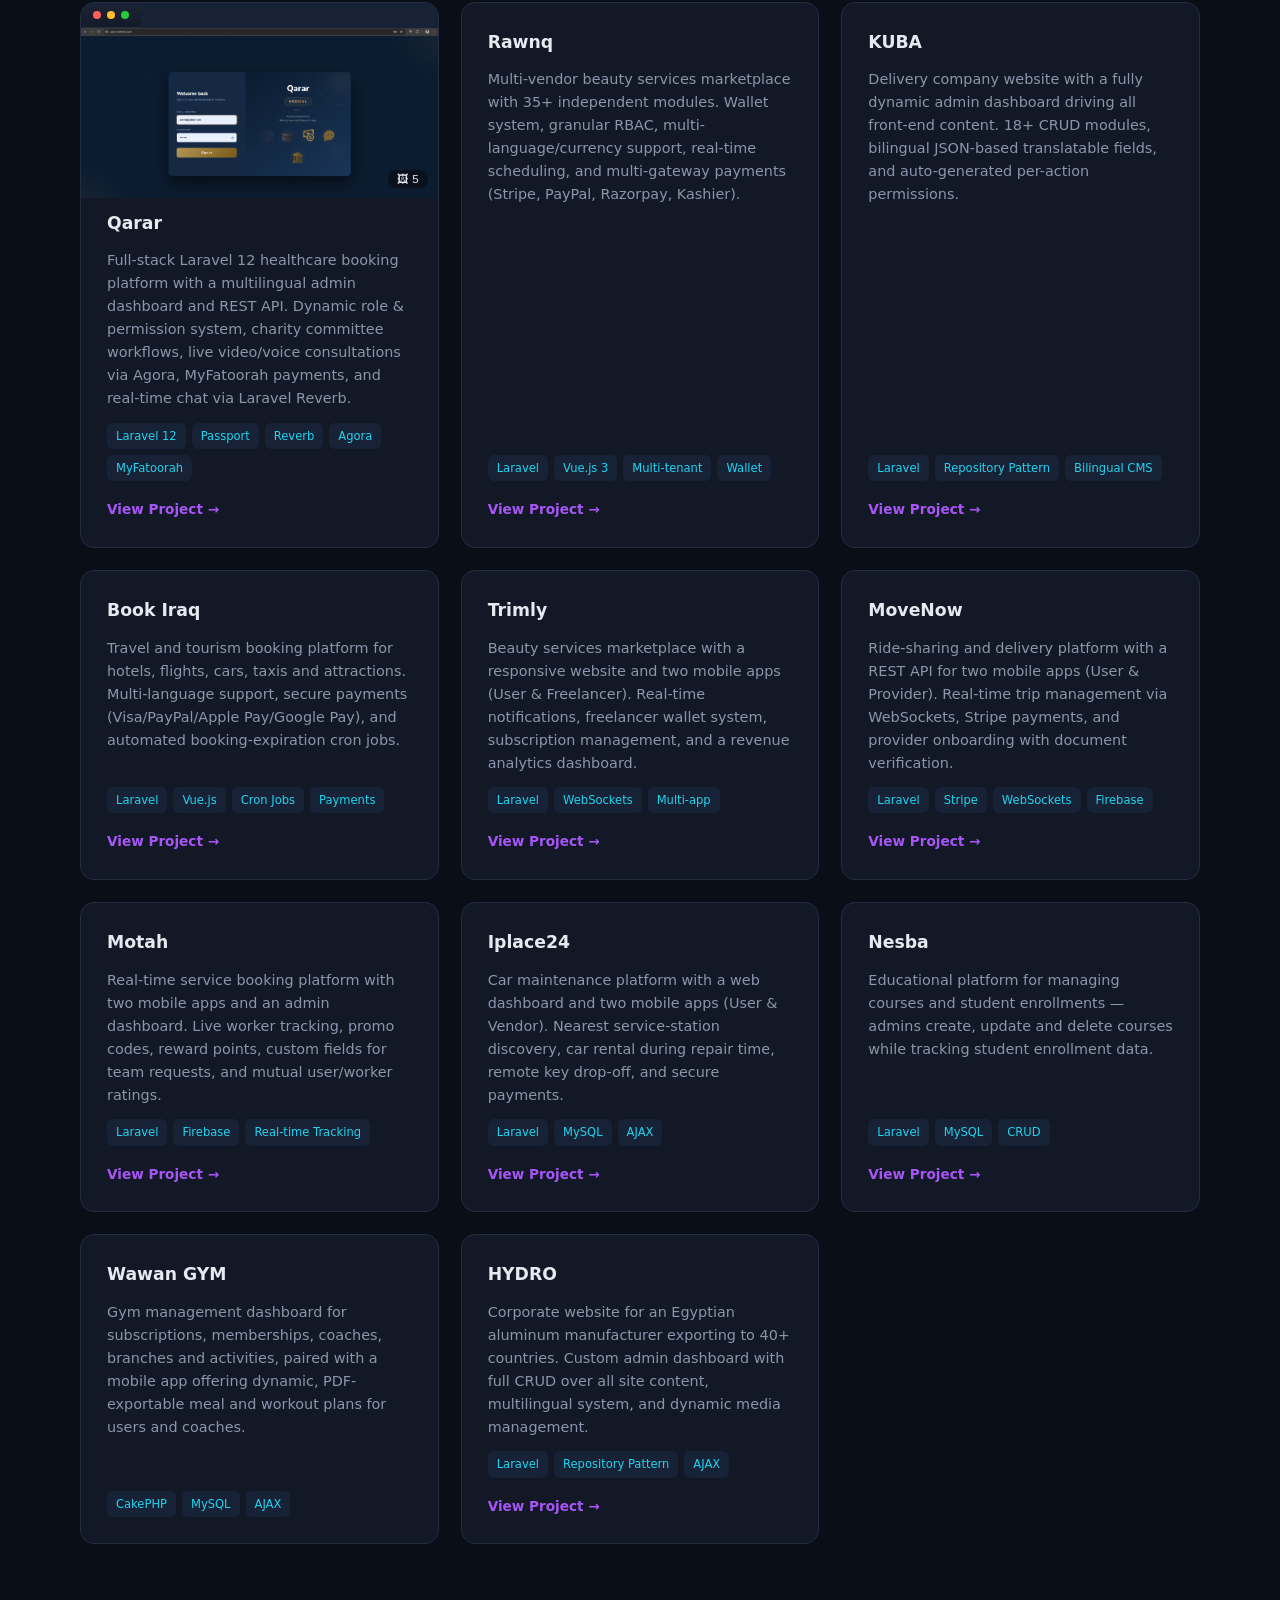
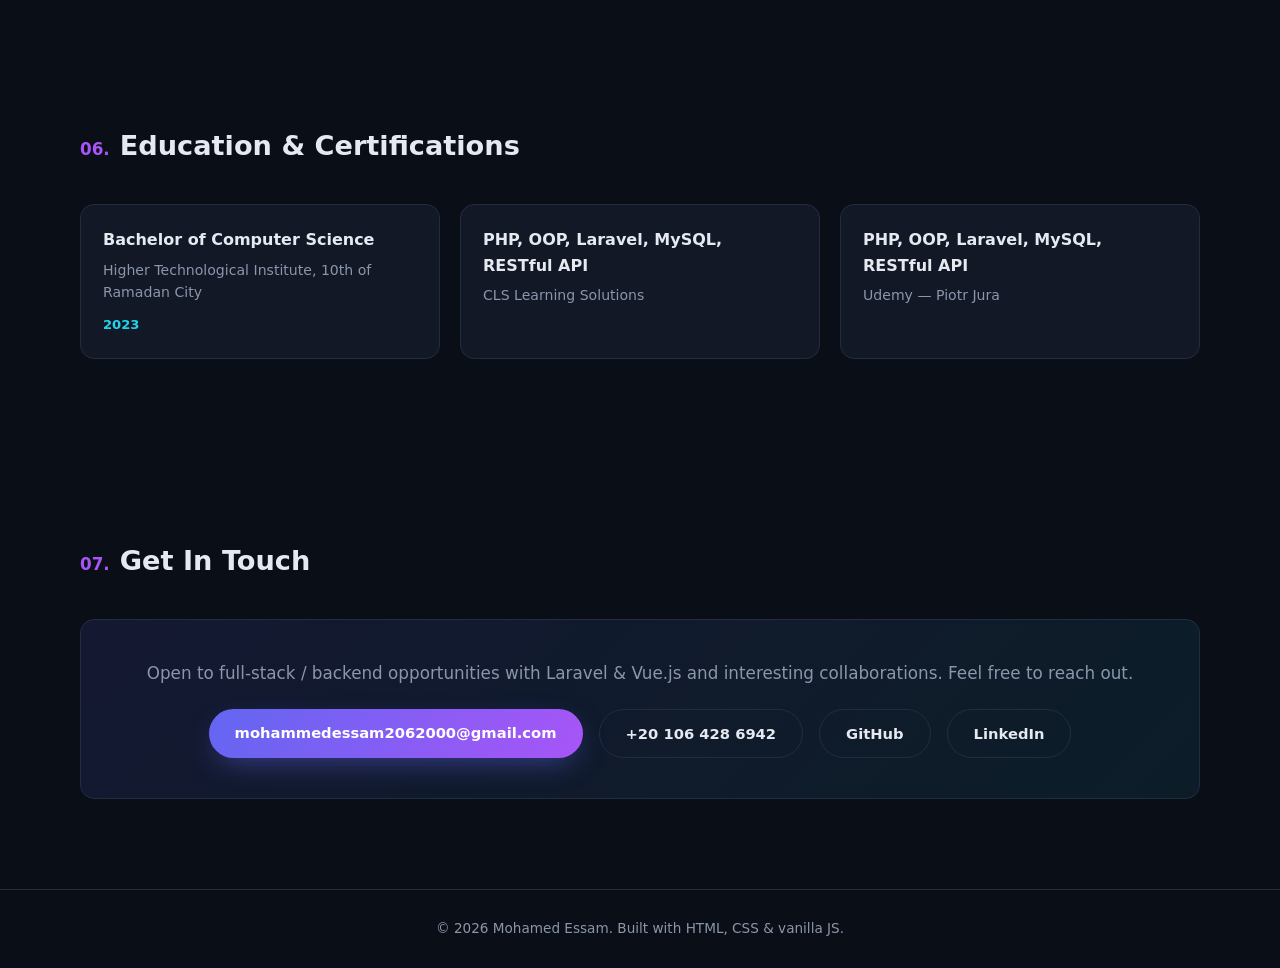
==== commit 60e195e5: "feat: Style project screenshots as browser-window mockups (shots.so style) Wraps card thumbnails and" ====
--- a/index.html
+++ b/index.html
@@ -246,7 +246,17 @@
   <button class="lightbox-close" id="lightboxClose" aria-label="Close">✕</button>
   <button class="lightbox-nav lightbox-prev" id="lightboxPrev" aria-label="Previous image">‹</button>
   <div class="lightbox-content">
-    <img id="lightboxImg" src="" alt="">
+    <div class="lightbox-stage">
+      <div class="mockup-frame">
+        <div class="mockup-chrome">
+          <span class="mockup-dot red"></span>
+          <span class="mockup-dot yellow"></span>
+          <span class="mockup-dot green"></span>
+          <span class="mockup-url" id="lightboxUrl"></span>
+        </div>
+        <img id="lightboxImg" src="" alt="">
+      </div>
+    </div>
     <p class="lightbox-caption" id="lightboxCaption"></p>
     <span class="lightbox-counter" id="lightboxCounter"></span>
   </div>
--- a/css/style.css
+++ b/css/style.css
@@ -463,7 +463,8 @@
 
 .project-cover {
   position: relative;
-  display: block;
+  display: flex;
+  flex-direction: column;
   width: calc(100% + 52px);
   margin: -26px -26px 0;
   border: none;
@@ -494,6 +495,46 @@
   backdrop-filter: blur(4px);
 }
 
+/* Browser-window mockup chrome (shots.so-style) */
+.mockup-chrome {
+  display: flex;
+  align-items: center;
+  gap: 8px;
+  padding: 10px 14px;
+  background: linear-gradient(180deg, #1c2536, #131a28);
+  border-bottom: 1px solid var(--border);
+  flex-shrink: 0;
+}
+.mockup-chrome--mini { padding: 8px 12px; gap: 6px; }
+.mockup-dot { width: 10px; height: 10px; border-radius: 50%; flex-shrink: 0; }
+.mockup-chrome--mini .mockup-dot { width: 8px; height: 8px; }
+.mockup-dot.red { background: #ff5f57; }
+.mockup-dot.yellow { background: #febc2e; }
+.mockup-dot.green { background: #28c840; }
+.mockup-url {
+  margin-inline-start: 8px;
+  flex: 1;
+  background: rgba(255,255,255,0.06);
+  border-radius: 999px;
+  padding: 3px 14px;
+  font-size: 0.72rem;
+  color: var(--text-muted);
+  overflow: hidden;
+  text-overflow: ellipsis;
+  white-space: nowrap;
+  text-align: center;
+}
+.mockup-frame {
+  background: var(--surface);
+  border-radius: 14px;
+  overflow: hidden;
+  border: 1px solid var(--border);
+  box-shadow: 0 30px 70px -25px rgba(0,0,0,0.7);
+  display: flex;
+  flex-direction: column;
+  max-width: 100%;
+}
+
 /* LIGHTBOX */
 .lightbox {
   position: fixed;
@@ -510,21 +551,31 @@
 }
 .lightbox.open { opacity: 1; visibility: visible; }
 .lightbox-content {
-  max-width: min(900px, 92vw);
+  max-width: min(940px, 92vw);
   max-height: 88vh;
   display: flex;
   flex-direction: column;
   align-items: center;
   gap: 12px;
 }
-.lightbox-content img {
+.lightbox-stage {
+  padding: 36px;
+  border-radius: 26px;
+  background:
+    radial-gradient(circle at 22% 18%, rgba(99,102,241,0.55), transparent 55%),
+    radial-gradient(circle at 85% 82%, rgba(168,85,247,0.5), transparent 55%),
+    radial-gradient(circle at 50% 100%, rgba(34,211,238,0.3), transparent 55%),
+    #0d1424;
+  display: flex;
   max-width: 100%;
-  max-height: 74vh;
-  border-radius: 10px;
-  border: 1px solid var(--border);
-  box-shadow: var(--shadow);
+}
+.lightbox-stage .mockup-frame img {
+  display: block;
+  width: auto;
+  height: auto;
+  max-width: min(840px, 82vw);
+  max-height: calc(78vh - 44px);
   object-fit: contain;
-  background: var(--surface);
 }
 .lightbox-caption { color: var(--text); font-size: 0.9rem; text-align: center; }
 .lightbox-counter { color: var(--text-muted); font-size: 0.78rem; }
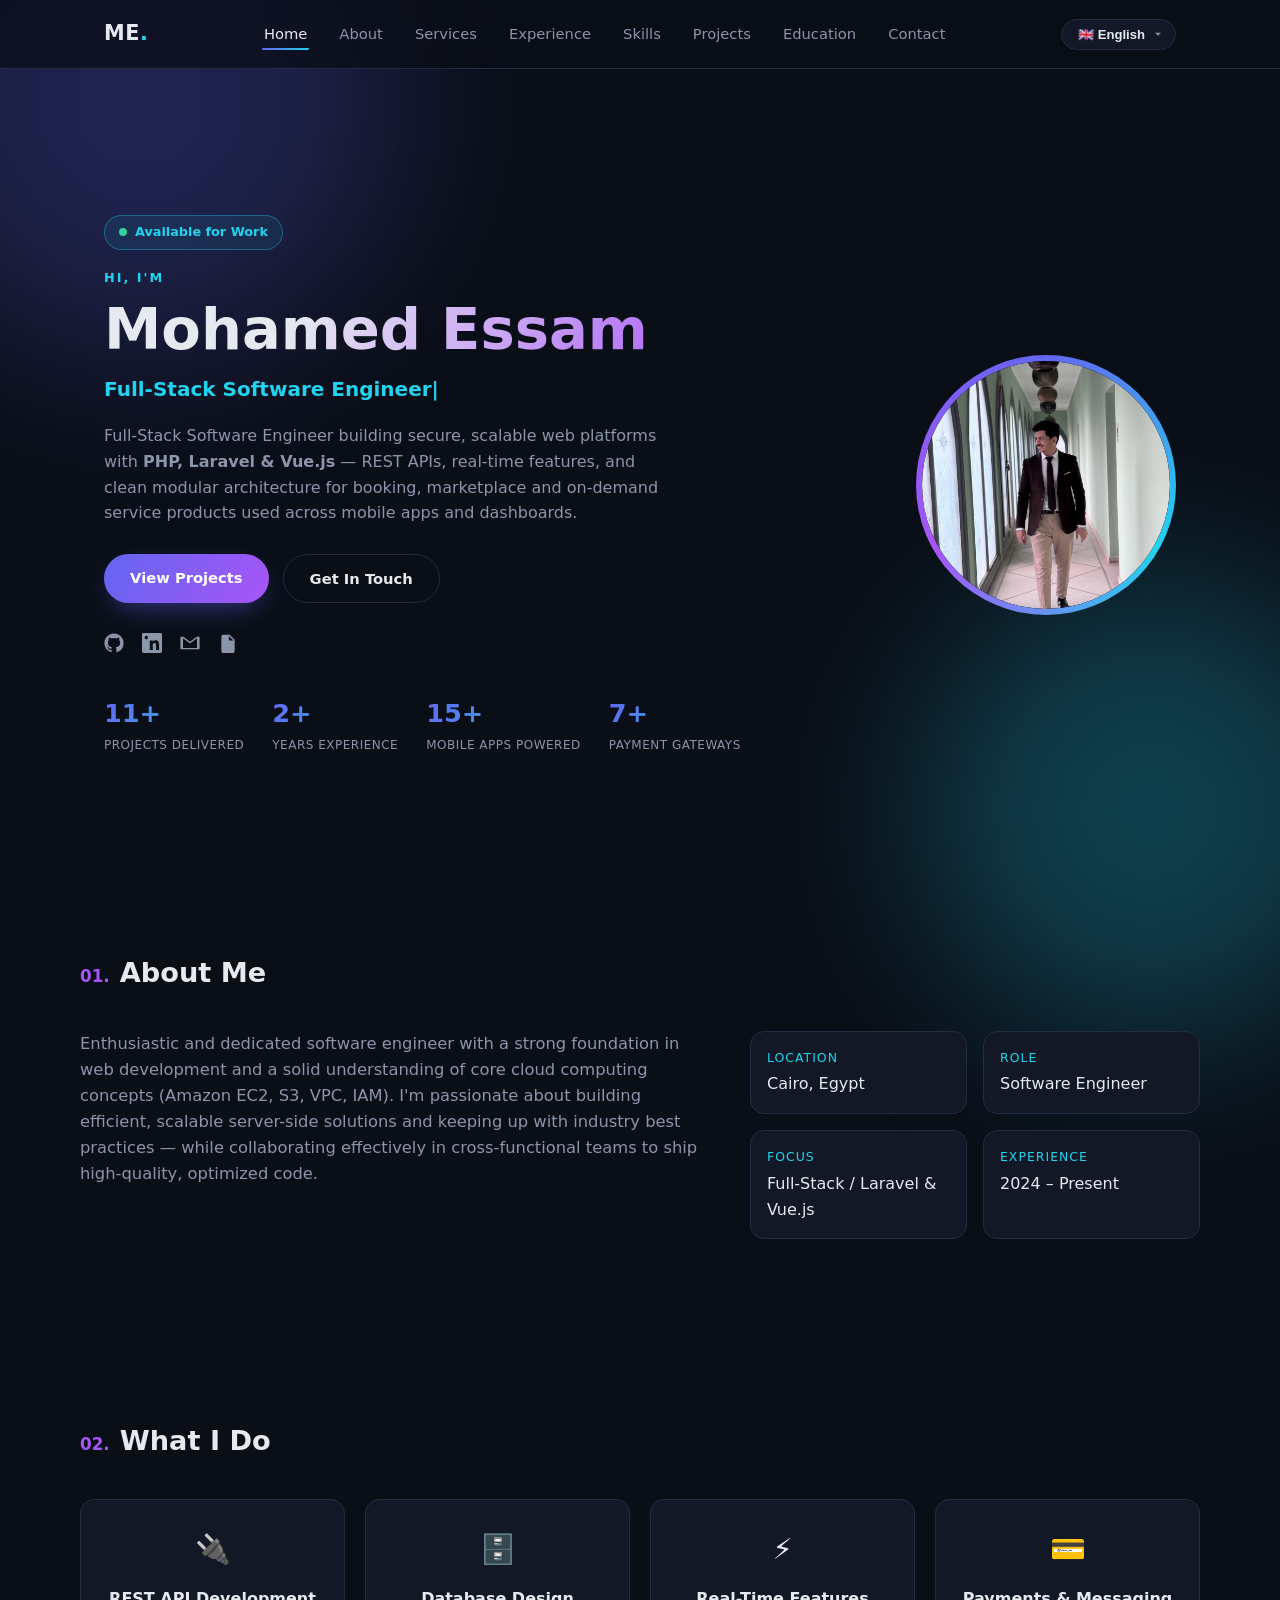
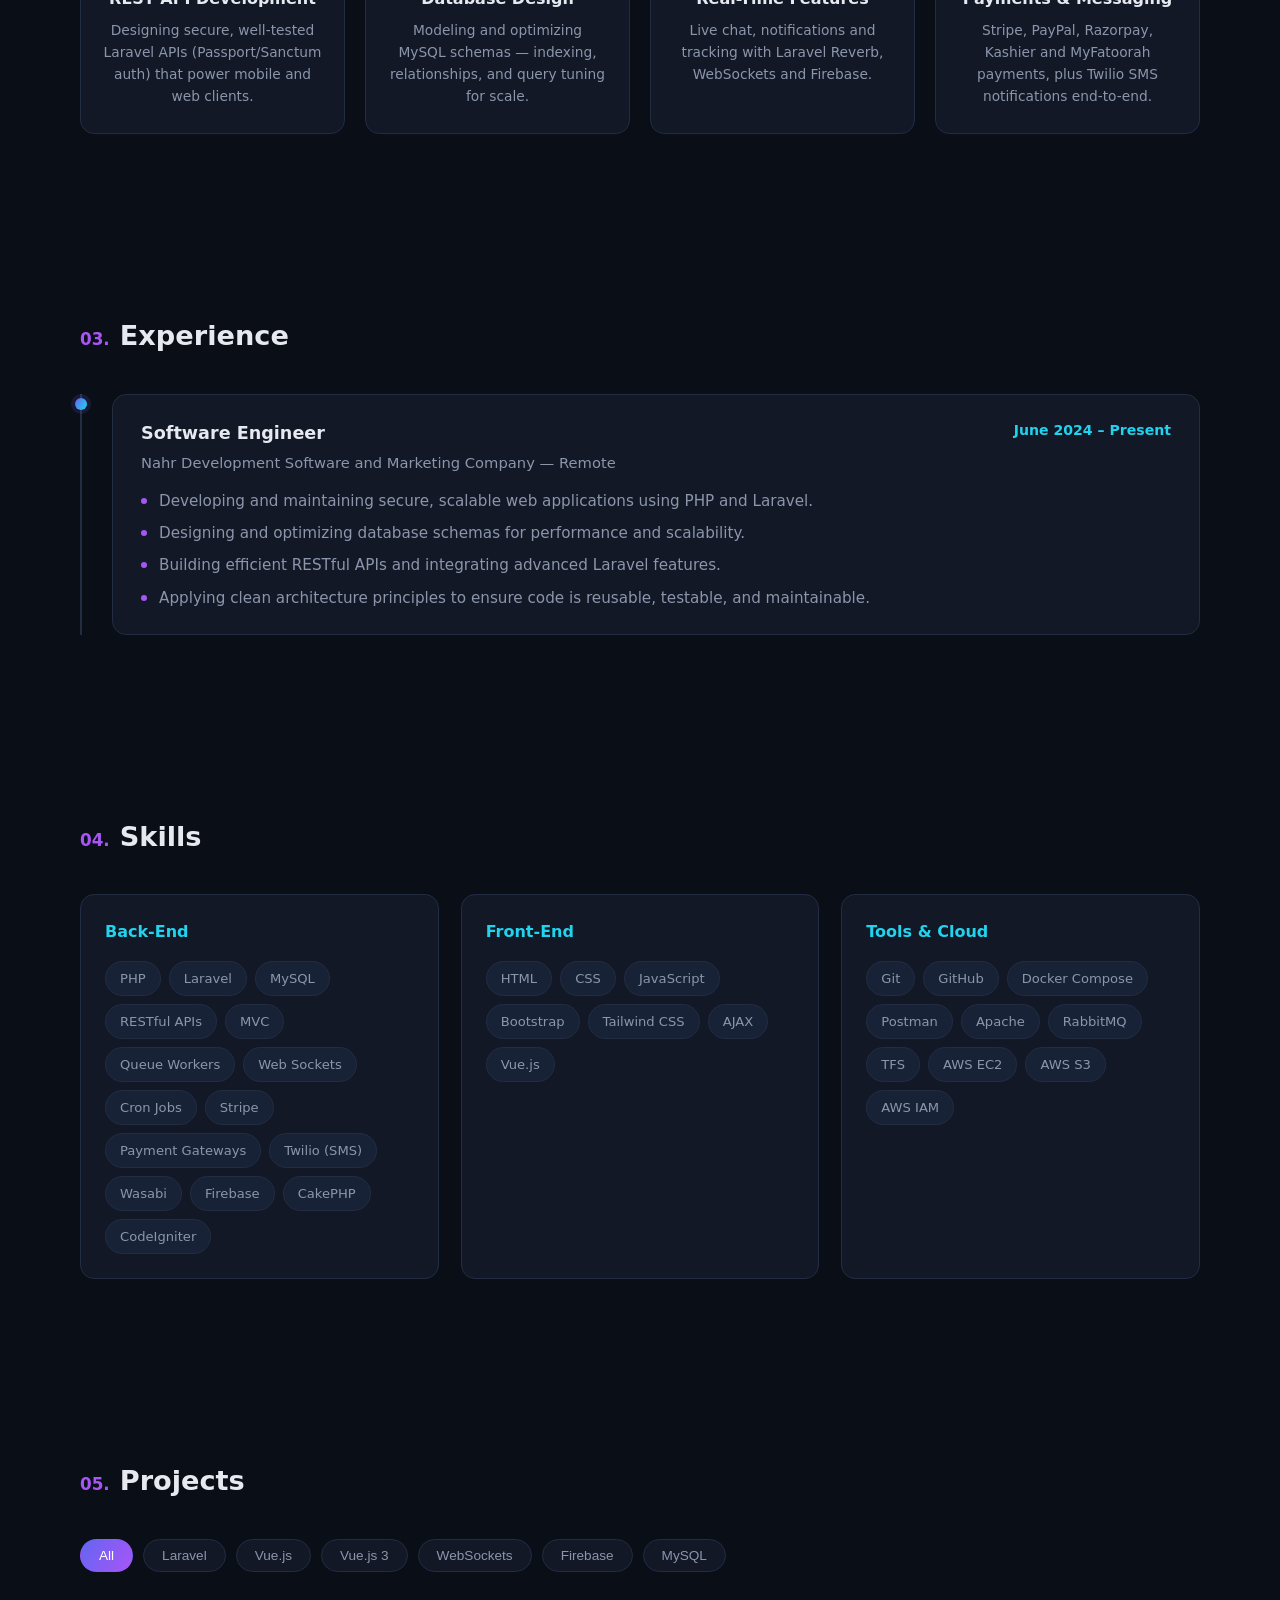
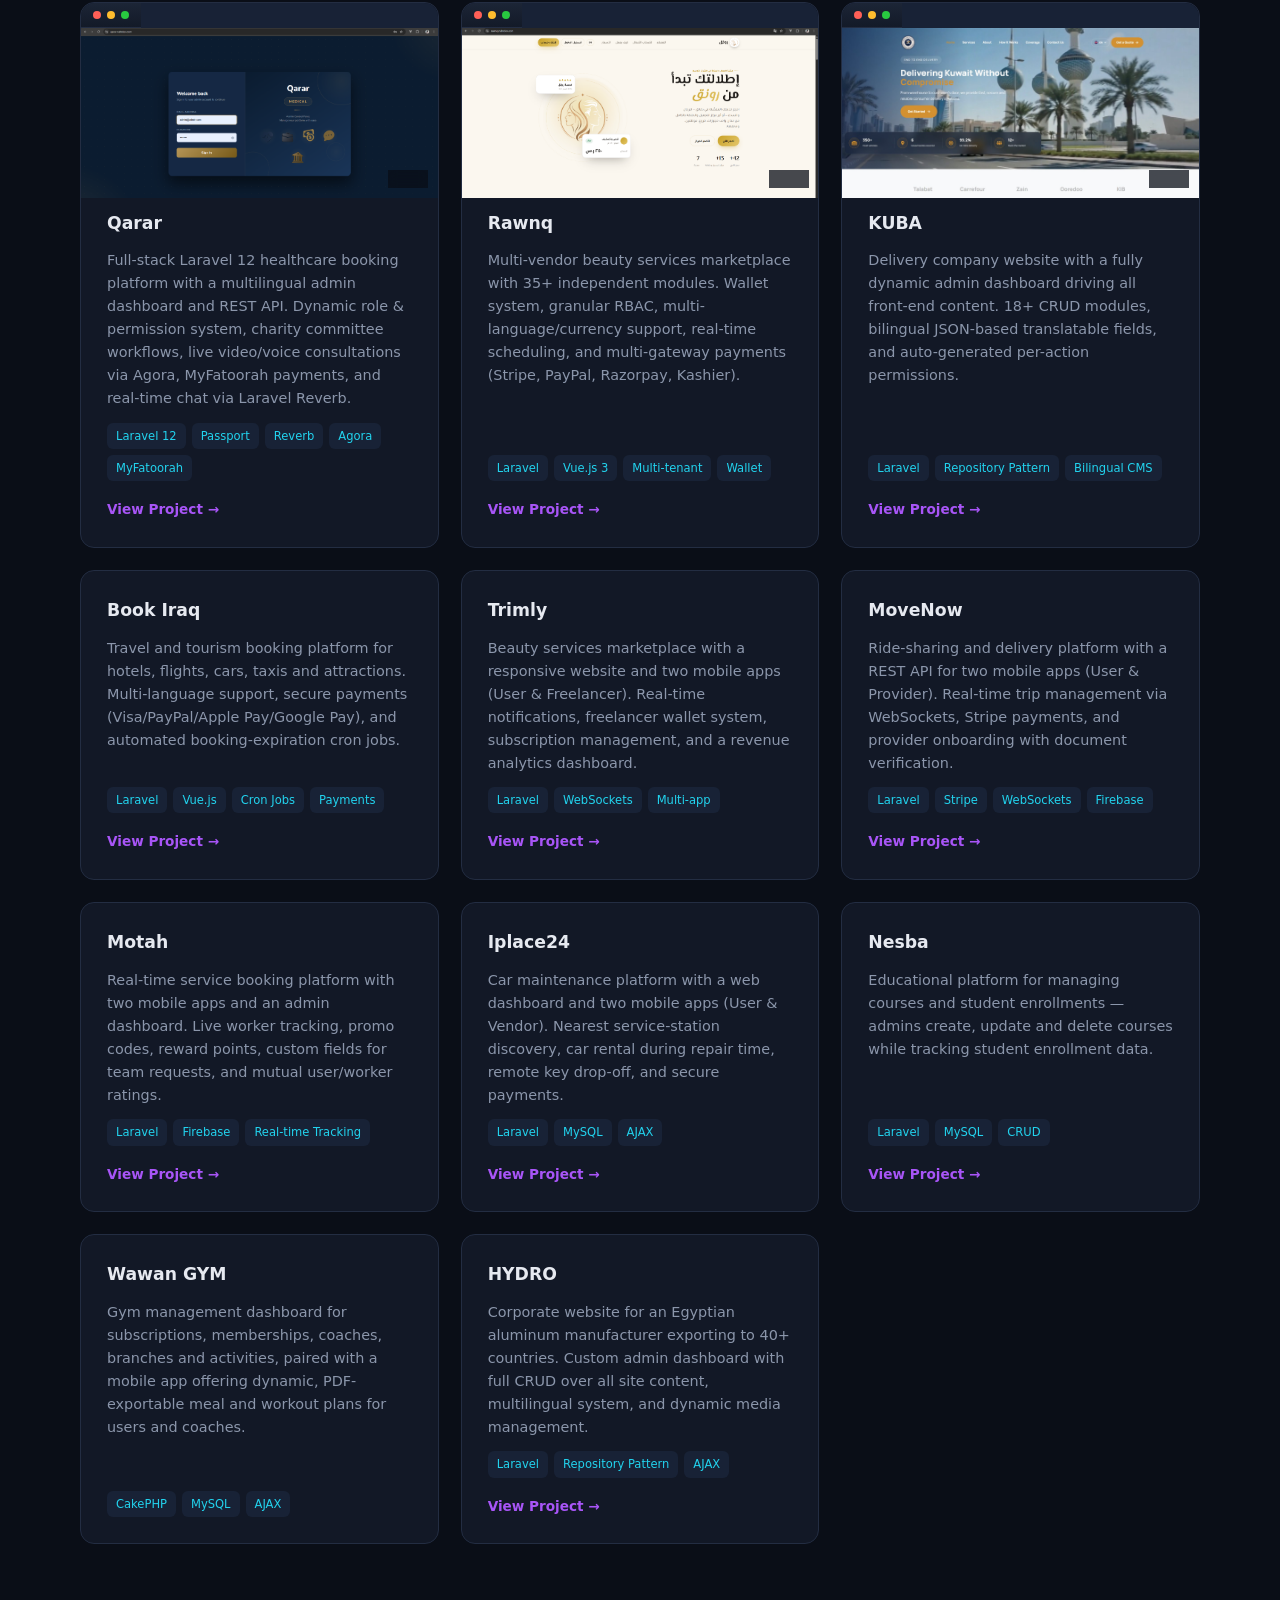
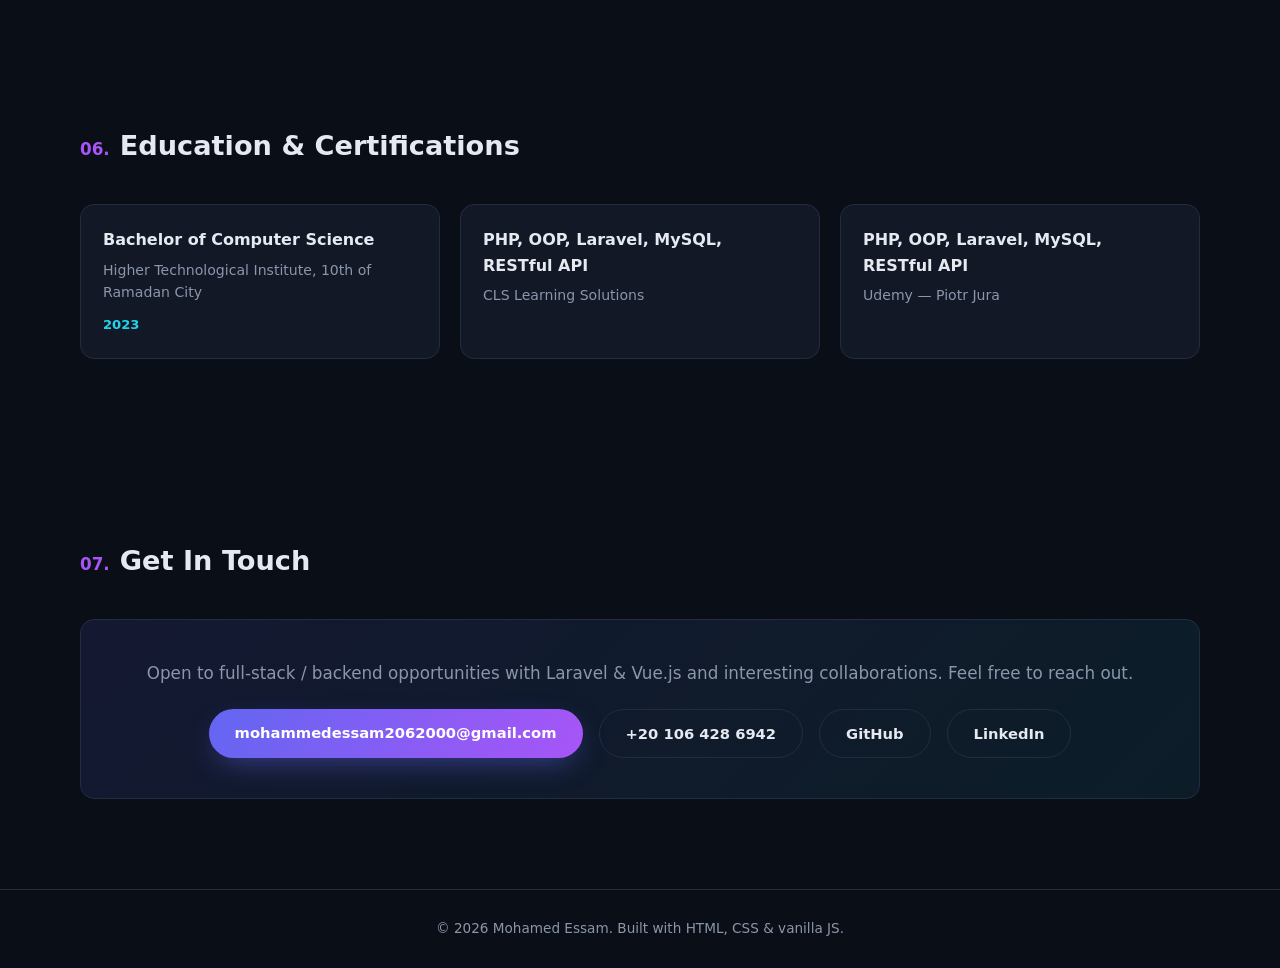
==== commit 7fb04e01: "feat: Add KUBA project gallery with scrollable full-page mockups Wires 6 KUBA screenshots (3 of them" ====
--- a/index.html
+++ b/index.html
@@ -254,7 +254,9 @@
           <span class="mockup-dot green"></span>
           <span class="mockup-url" id="lightboxUrl"></span>
         </div>
-        <img id="lightboxImg" src="" alt="">
+        <div class="mockup-body">
+          <img id="lightboxImg" src="" alt="">
+        </div>
       </div>
     </div>
     <p class="lightbox-caption" id="lightboxCaption"></p>
--- a/css/style.css
+++ b/css/style.css
@@ -534,6 +534,13 @@
   flex-direction: column;
   max-width: 100%;
 }
+.mockup-body {
+  overflow-y: auto;
+  overflow-x: hidden;
+}
+.mockup-body::-webkit-scrollbar { width: 8px; }
+.mockup-body::-webkit-scrollbar-thumb { background: var(--border); border-radius: 999px; }
+.mockup-body::-webkit-scrollbar-track { background: transparent; }
 
 /* LIGHTBOX */
 .lightbox {
@@ -569,13 +576,17 @@
   display: flex;
   max-width: 100%;
 }
+.lightbox-stage .mockup-frame {
+  width: min(840px, 82vw);
+  max-height: 78vh;
+}
+.lightbox-stage .mockup-body {
+  max-height: calc(78vh - 44px);
+}
 .lightbox-stage .mockup-frame img {
   display: block;
-  width: auto;
+  width: 100%;
   height: auto;
-  max-width: min(840px, 82vw);
-  max-height: calc(78vh - 44px);
-  object-fit: contain;
 }
 .lightbox-caption { color: var(--text); font-size: 0.9rem; text-align: center; }
 .lightbox-counter { color: var(--text-muted); font-size: 0.78rem; }
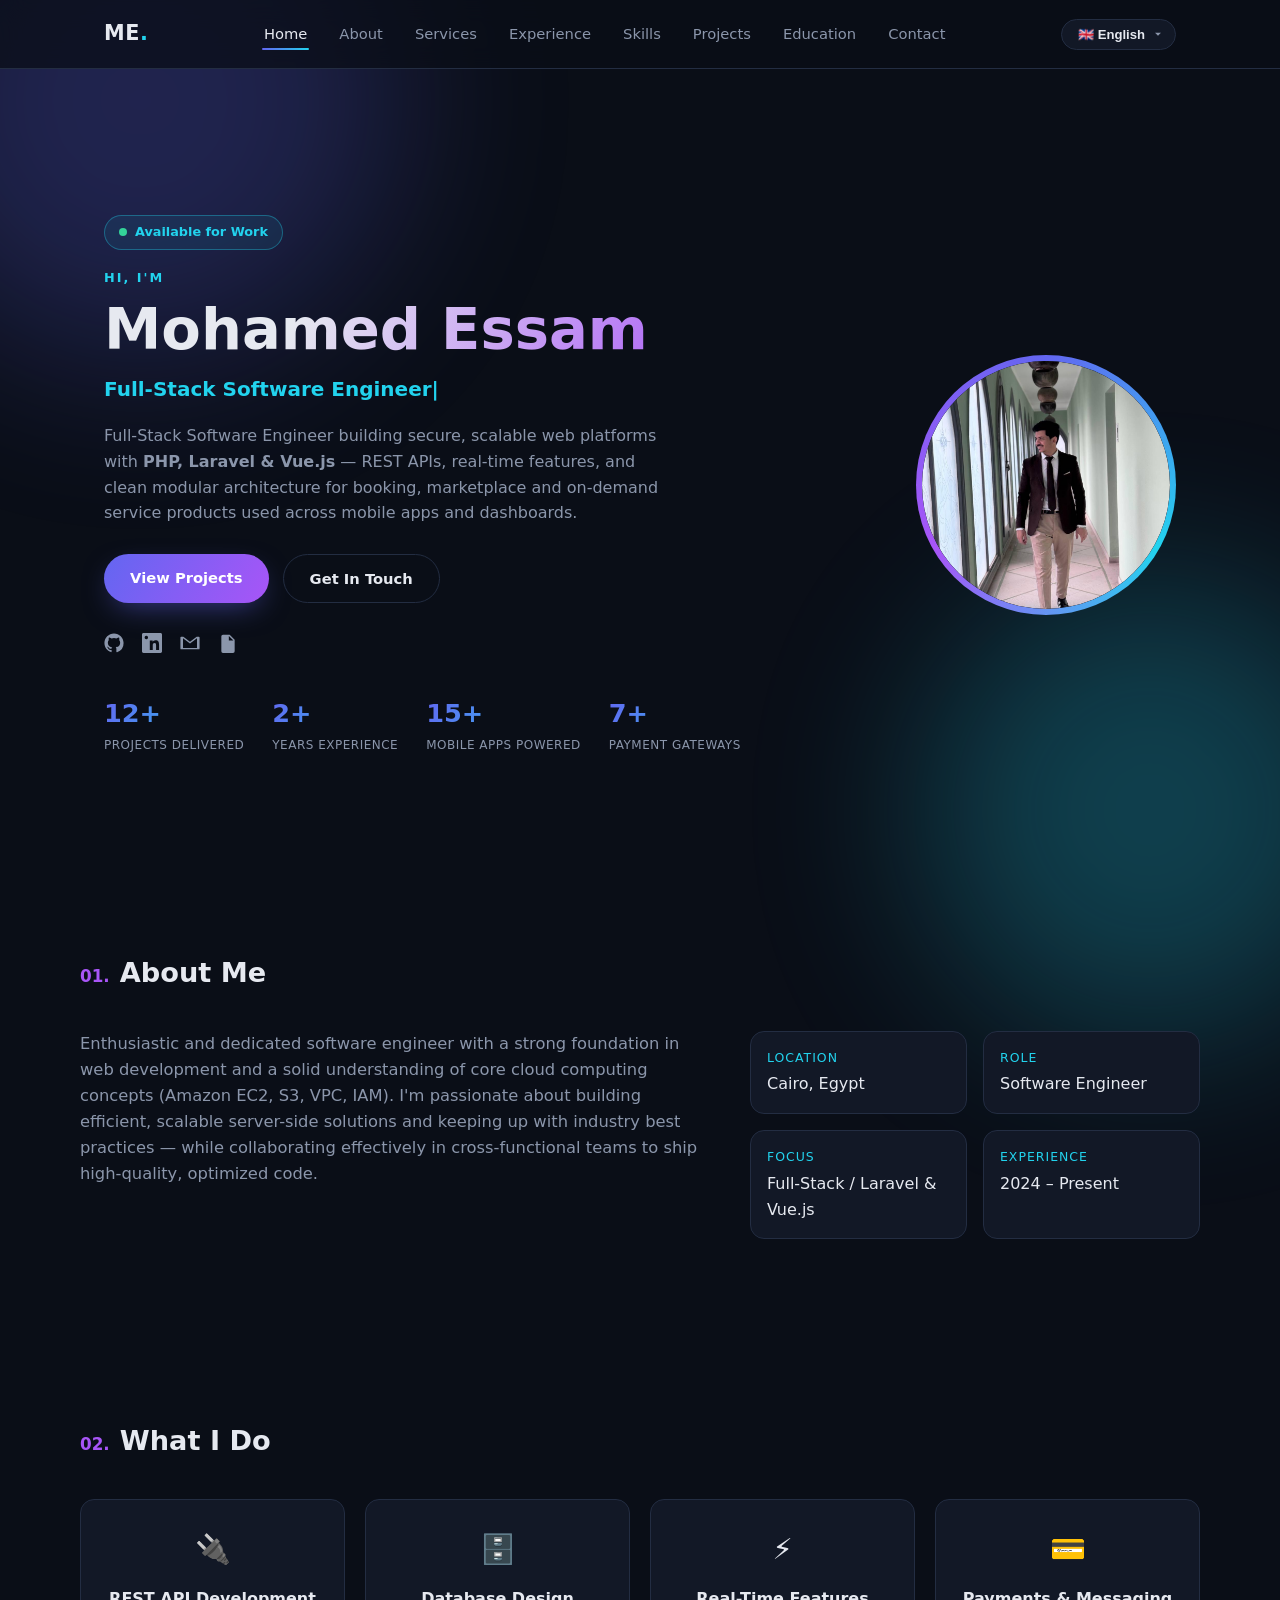
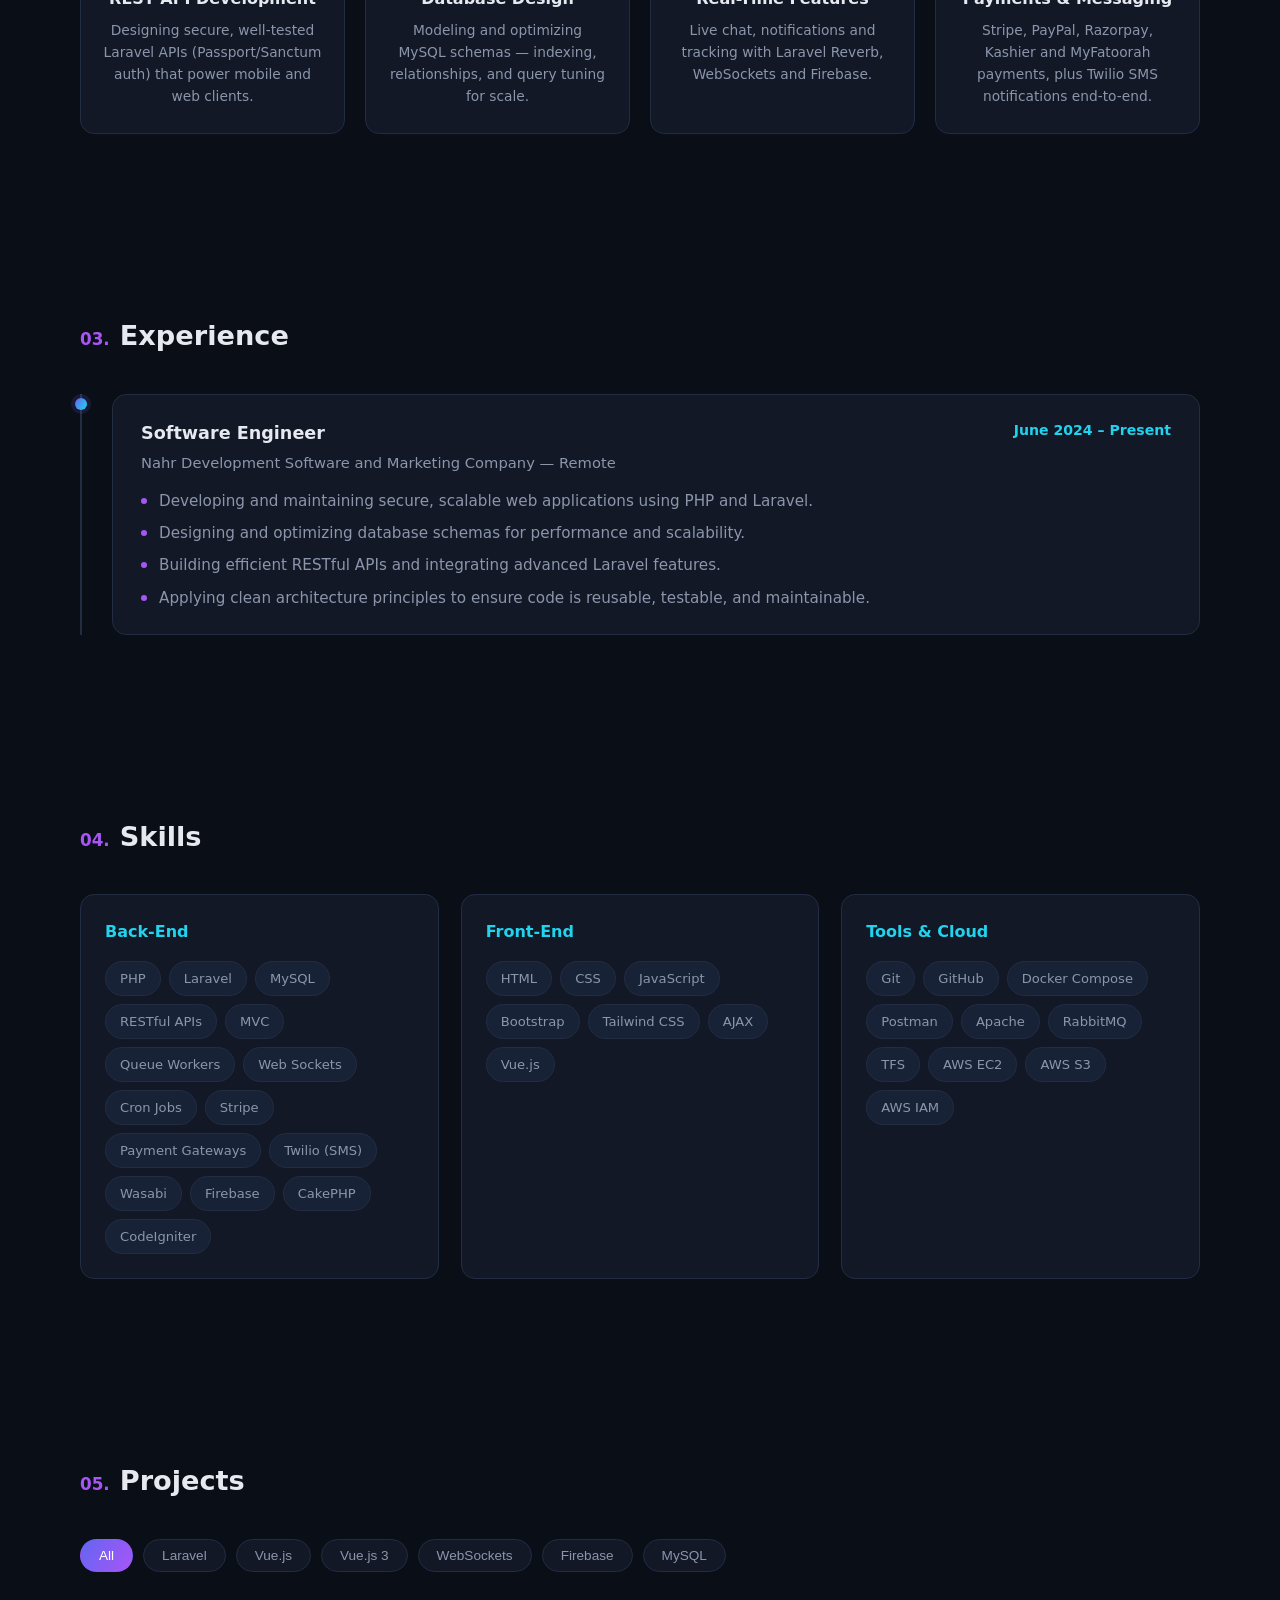
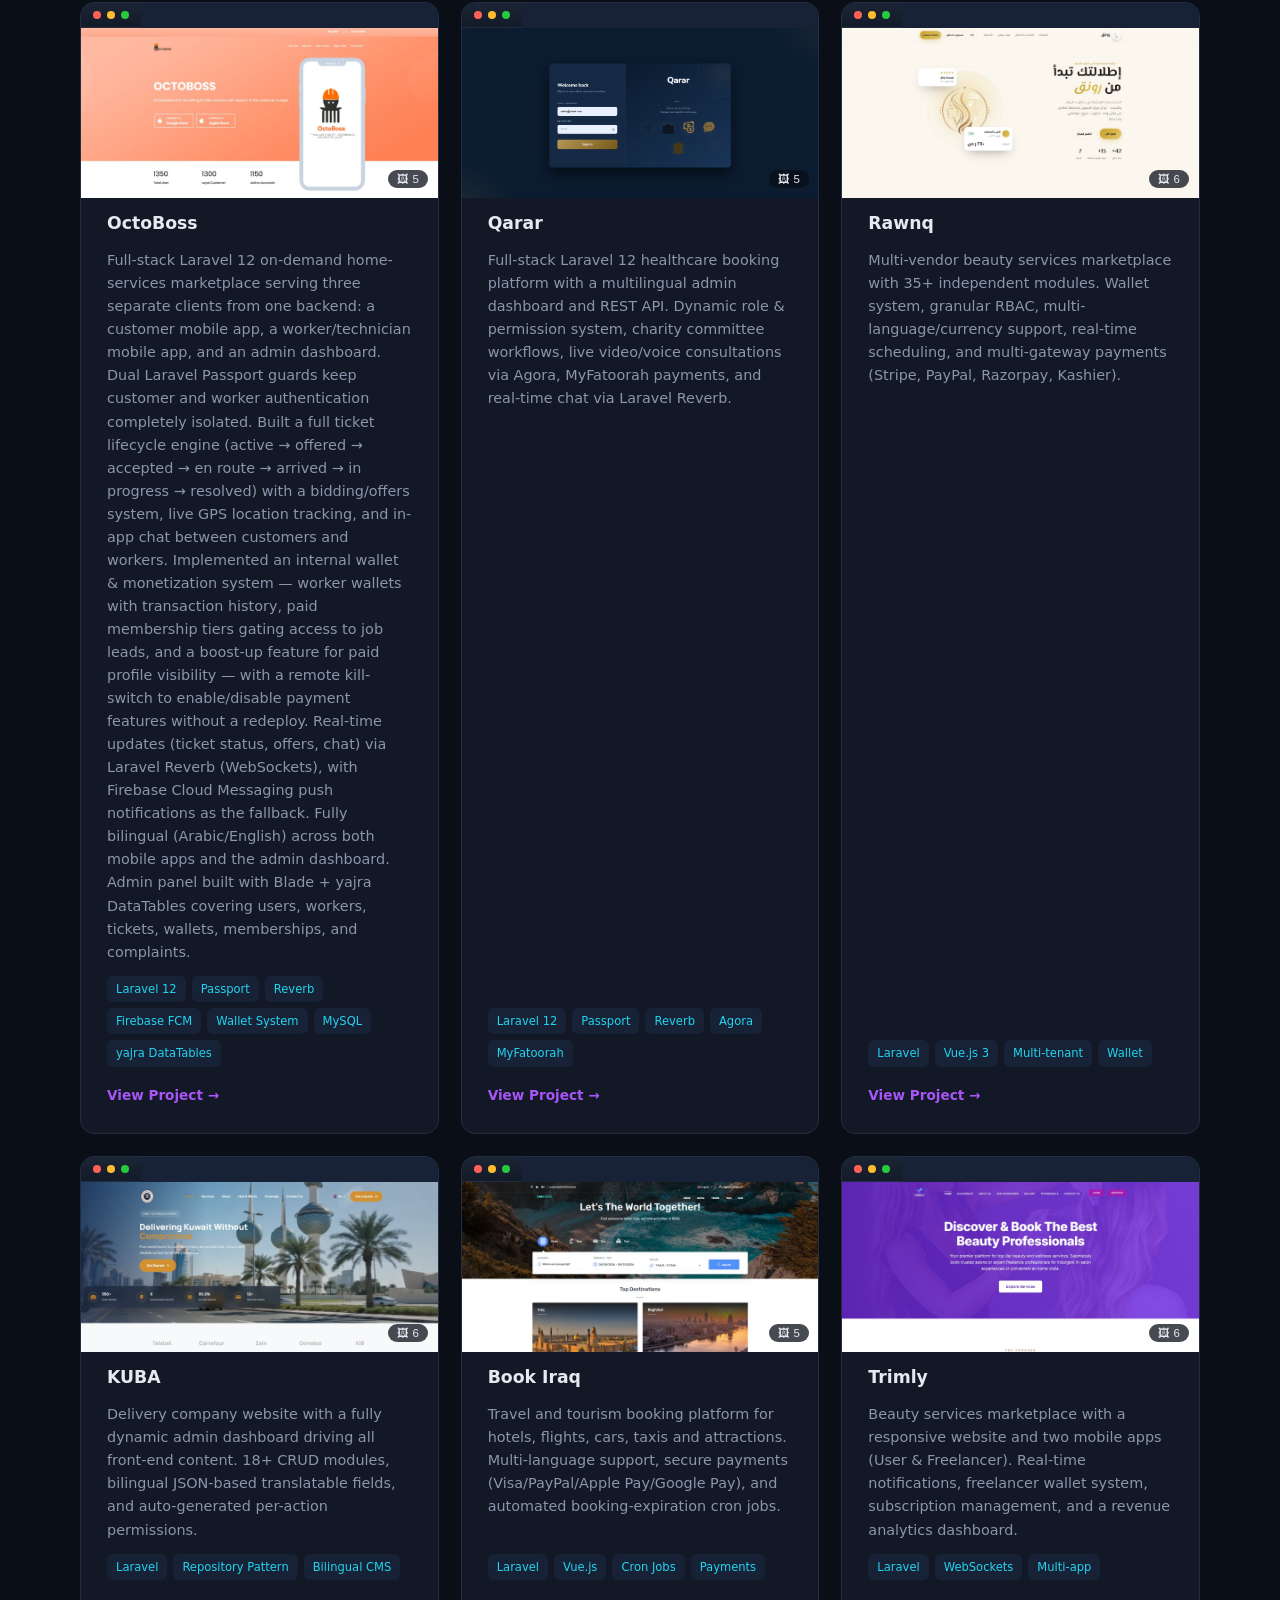
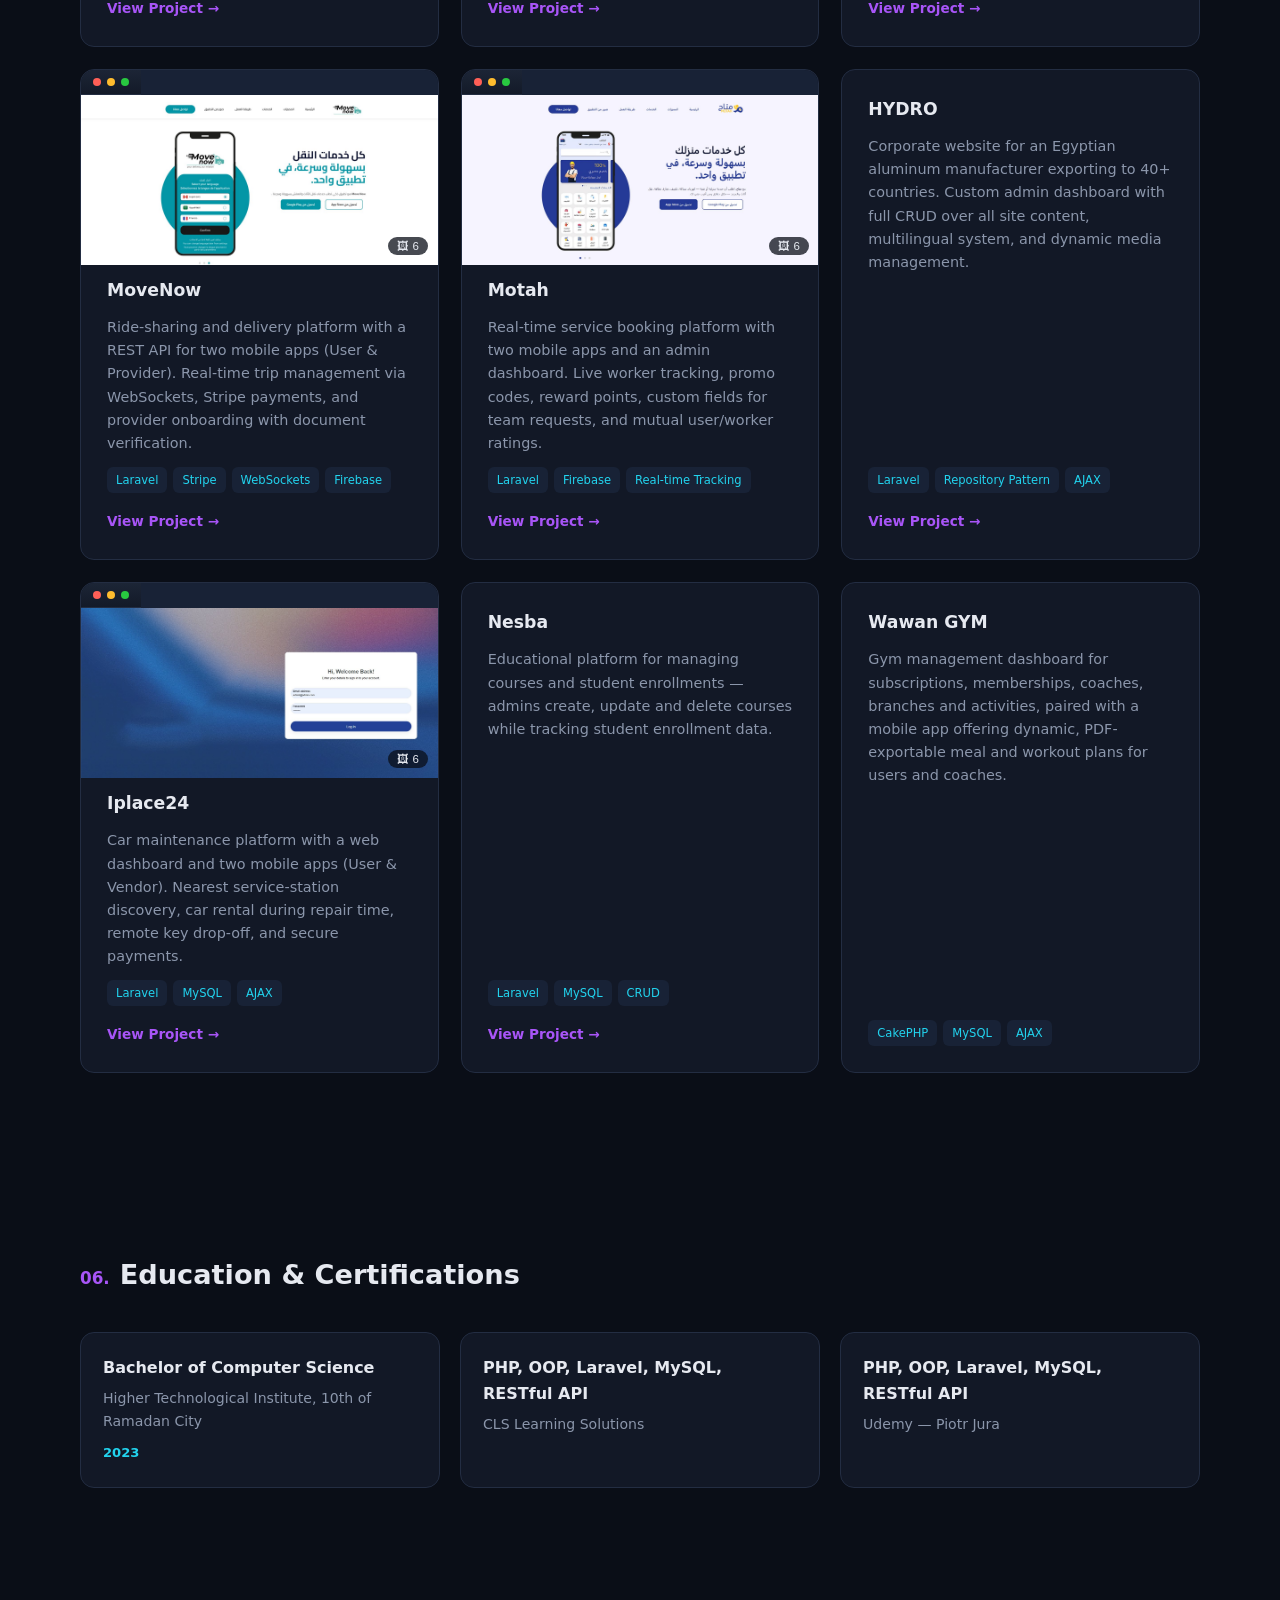
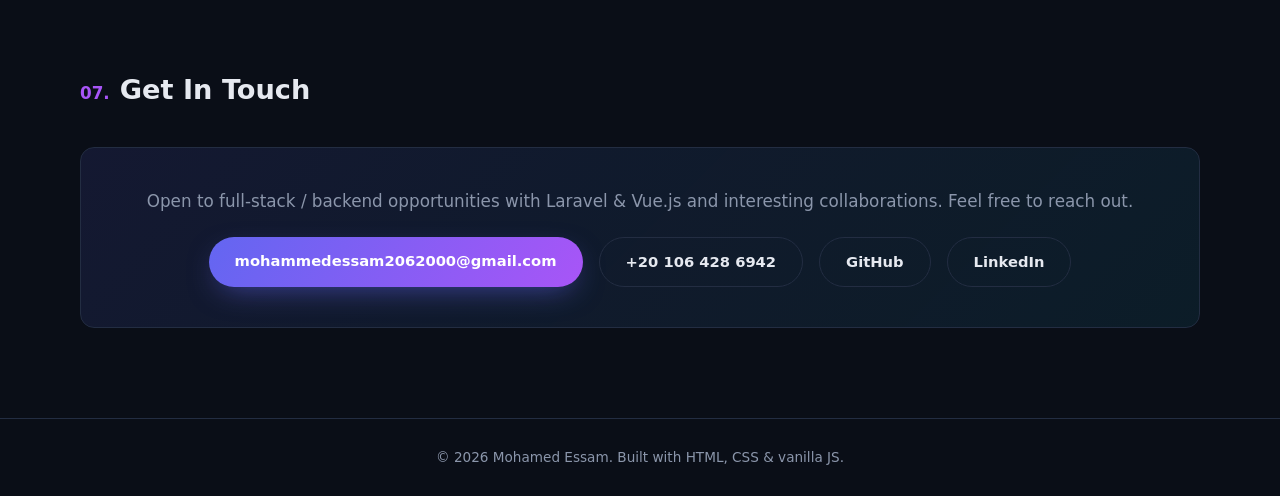
==== commit 31b5c6c8: "feat: Add OctoBoss as first project with full gallery Adds OctoBoss (on-demand home-services marketp" ====
--- a/index.html
+++ b/index.html
@@ -74,7 +74,7 @@
       </div>
 
       <div class="stats-row">
-        <div class="stat"><span class="stat-num">11+</span><span class="stat-label" data-i18n="stat_projects">Projects Delivered</span></div>
+        <div class="stat"><span class="stat-num">12+</span><span class="stat-label" data-i18n="stat_projects">Projects Delivered</span></div>
         <div class="stat"><span class="stat-num">2+</span><span class="stat-label" data-i18n="stat_years">Years Experience</span></div>
         <div class="stat"><span class="stat-num">15+</span><span class="stat-label" data-i18n="stat_apps">Mobile Apps Powered</span></div>
         <div class="stat"><span class="stat-num">7+</span><span class="stat-label" data-i18n="stat_gateways">Payment Gateways</span></div>
